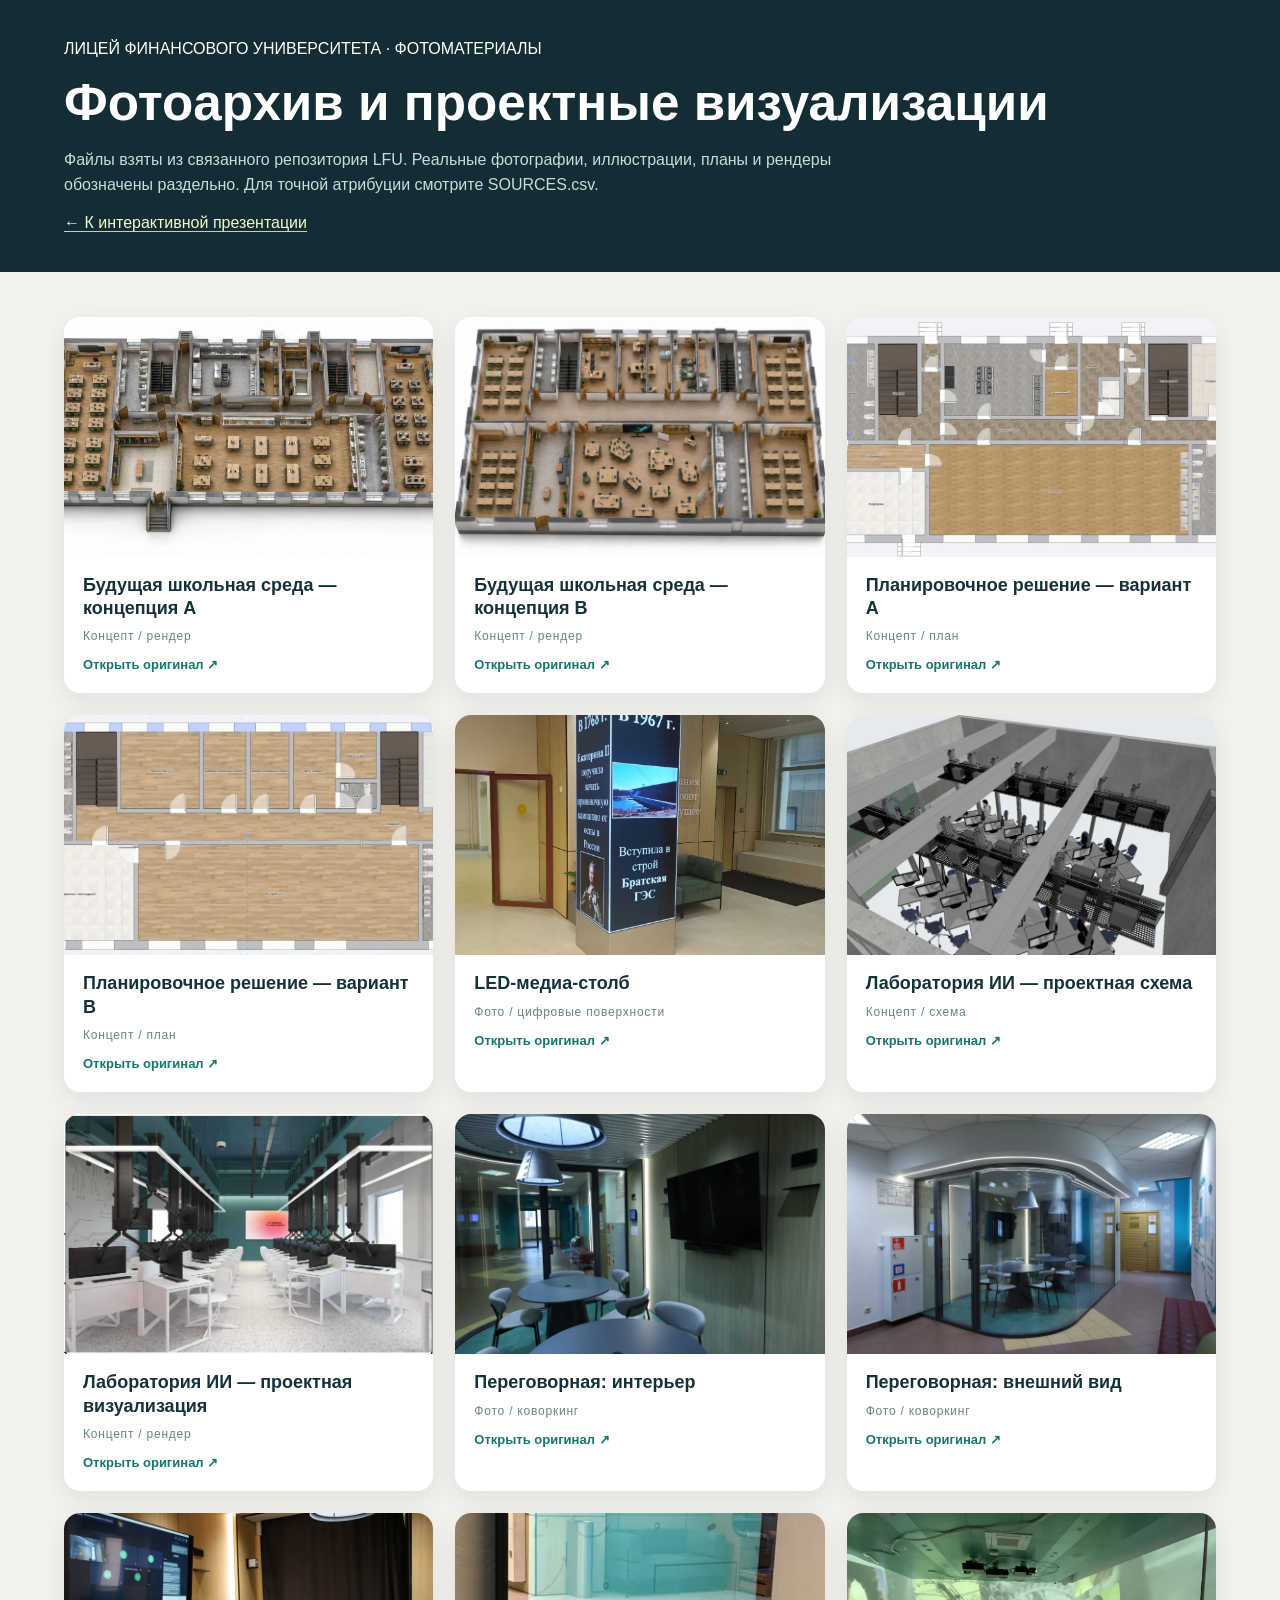
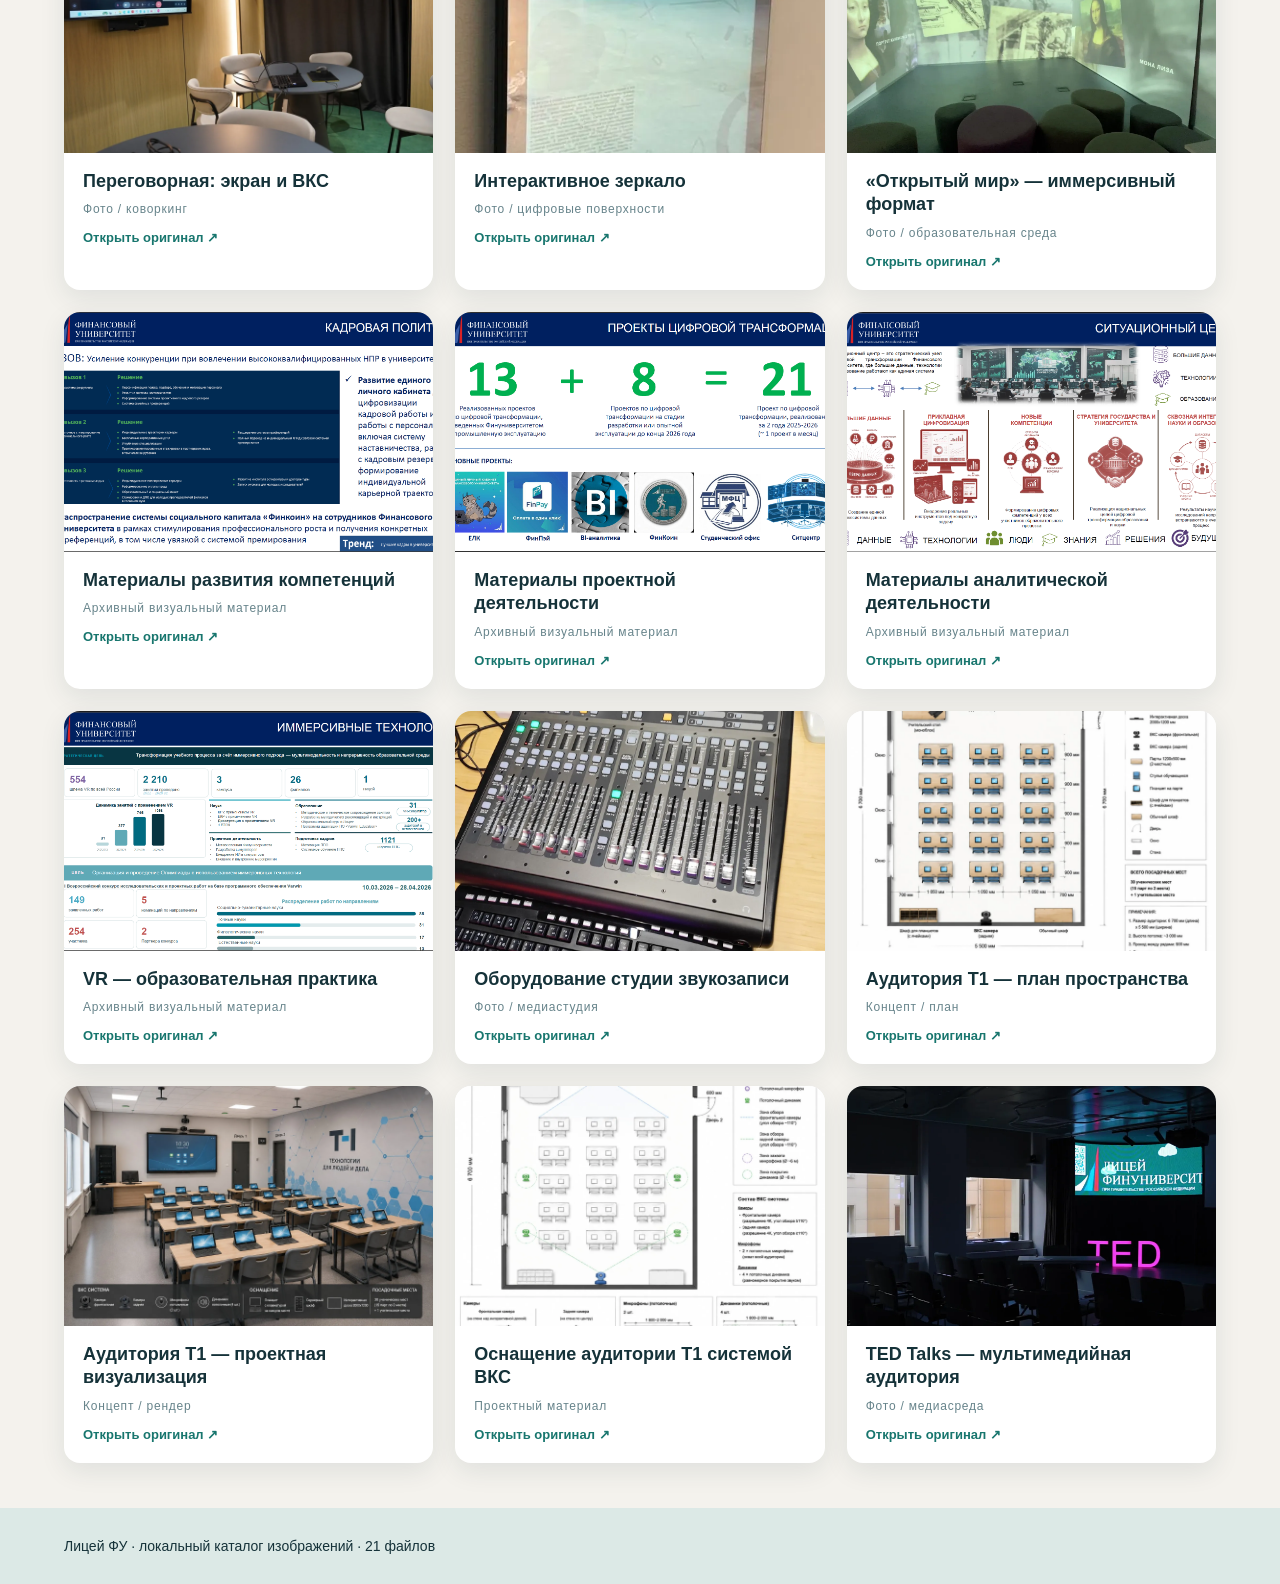
==== gallery.html @ 48475c92 "Add files via upload" ====
<!doctype html><html lang="ru"><head><meta charset="utf-8"><meta name="viewport" content="width=device-width,initial-scale=1"><title>Фотоархив — Лицей ФУ</title><style>
*{box-sizing:border-box}body{background:#f4f2ed;color:#153239;font-family:Arial, sans-serif;margin:0}header{background:#142c33;color:white;padding:40px max(5vw,24px)}header h1{font-size:clamp(32px,4vw,64px);margin:15px 0 12px}header p{color:#c7dcde;max-width:830px;line-height:1.55}.btn{color:#f1faca;text-decoration:none;border-bottom:1px solid #b8d7b5}main{padding:45px max(5vw,24px);display:grid;grid-template-columns:repeat(auto-fill,minmax(290px,1fr));gap:22px}.tile{overflow:hidden;background:white;border-radius:16px;box-shadow:0 8px 26px #11343d18}.tile img{width:100%;height:240px;object-fit:cover;display:block;transition:transform .4s}.tile img:hover{transform:scale(1.03)}.meta{padding:17px 19px 20px}.meta b{display:block;font-size:18px;line-height:1.3}.meta span{display:block;margin:9px 0 12px;color:#67848b;font-size:12px;letter-spacing:.065em}.meta a{color:#18766e;text-decoration:none;font-size:13px;font-weight:bold}footer{padding:30px 5vw;background:#dce9e6;font-size:14px}</style></head><body><header><div>ЛИЦЕЙ ФИНАНСОВОГО УНИВЕРСИТЕТА · ФОТОМАТЕРИАЛЫ</div><h1>Фотоархив и проектные визуализации</h1><p>Файлы взяты из связанного репозитория LFU. Реальные фотографии, иллюстрации, планы и рендеры обозначены раздельно. Для точной атрибуции смотрите SOURCES.csv.</p><a class="btn" href="index.html">← К интерактивной презентации</a></header><main><article class="tile"><a href="assets/photos/building_3d_1.webp" target="_blank"><img src="assets/photos/building_3d_1.webp" loading="lazy" alt="Будущая школьная среда — концепция A"></a><div class="meta"><b>Будущая школьная среда — концепция A</b><span>Концепт / рендер</span><a href="assets/photos/building_3d_1.webp" download>Открыть оригинал ↗</a></div></article><article class="tile"><a href="assets/photos/building_3d_2.webp" target="_blank"><img src="assets/photos/building_3d_2.webp" loading="lazy" alt="Будущая школьная среда — концепция B"></a><div class="meta"><b>Будущая школьная среда — концепция B</b><span>Концепт / рендер</span><a href="assets/photos/building_3d_2.webp" download>Открыть оригинал ↗</a></div></article><article class="tile"><a href="assets/photos/building_plan_1.webp" target="_blank"><img src="assets/photos/building_plan_1.webp" loading="lazy" alt="Планировочное решение — вариант A"></a><div class="meta"><b>Планировочное решение — вариант A</b><span>Концепт / план</span><a href="assets/photos/building_plan_1.webp" download>Открыть оригинал ↗</a></div></article><article class="tile"><a href="assets/photos/building_plan_2.webp" target="_blank"><img src="assets/photos/building_plan_2.webp" loading="lazy" alt="Планировочное решение — вариант B"></a><div class="meta"><b>Планировочное решение — вариант B</b><span>Концепт / план</span><a href="assets/photos/building_plan_2.webp" download>Открыть оригинал ↗</a></div></article><article class="tile"><a href="assets/photos/column.webp" target="_blank"><img src="assets/photos/column.webp" loading="lazy" alt="LED-медиа-столб"></a><div class="meta"><b>LED-медиа-столб</b><span>Фото / цифровые поверхности</span><a href="assets/photos/column.webp" download>Открыть оригинал ↗</a></div></article><article class="tile"><a href="assets/photos/lab44_cad.webp" target="_blank"><img src="assets/photos/lab44_cad.webp" loading="lazy" alt="Лаборатория ИИ — проектная схема"></a><div class="meta"><b>Лаборатория ИИ — проектная схема</b><span>Концепт / схема</span><a href="assets/photos/lab44_cad.webp" download>Открыть оригинал ↗</a></div></article><article class="tile"><a href="assets/photos/lab44_render.webp" target="_blank"><img src="assets/photos/lab44_render.webp" loading="lazy" alt="Лаборатория ИИ — проектная визуализация"></a><div class="meta"><b>Лаборатория ИИ — проектная визуализация</b><span>Концепт / рендер</span><a href="assets/photos/lab44_render.webp" download>Открыть оригинал ↗</a></div></article><article class="tile"><a href="assets/photos/meeting_inside.webp" target="_blank"><img src="assets/photos/meeting_inside.webp" loading="lazy" alt="Переговорная: интерьер"></a><div class="meta"><b>Переговорная: интерьер</b><span>Фото / коворкинг</span><a href="assets/photos/meeting_inside.webp" download>Открыть оригинал ↗</a></div></article><article class="tile"><a href="assets/photos/meeting_outside.webp" target="_blank"><img src="assets/photos/meeting_outside.webp" loading="lazy" alt="Переговорная: внешний вид"></a><div class="meta"><b>Переговорная: внешний вид</b><span>Фото / коворкинг</span><a href="assets/photos/meeting_outside.webp" download>Открыть оригинал ↗</a></div></article><article class="tile"><a href="assets/photos/meeting_screen.webp" target="_blank"><img src="assets/photos/meeting_screen.webp" loading="lazy" alt="Переговорная: экран и ВКС"></a><div class="meta"><b>Переговорная: экран и ВКС</b><span>Фото / коворкинг</span><a href="assets/photos/meeting_screen.webp" download>Открыть оригинал ↗</a></div></article><article class="tile"><a href="assets/photos/mirror.webp" target="_blank"><img src="assets/photos/mirror.webp" loading="lazy" alt="Интерактивное зеркало"></a><div class="meta"><b>Интерактивное зеркало</b><span>Фото / цифровые поверхности</span><a href="assets/photos/mirror.webp" download>Открыть оригинал ↗</a></div></article><article class="tile"><a href="assets/photos/open_world.webp" target="_blank"><img src="assets/photos/open_world.webp" loading="lazy" alt="«Открытый мир» — иммерсивный формат"></a><div class="meta"><b>«Открытый мир» — иммерсивный формат</b><span>Фото / образовательная среда</span><a href="assets/photos/open_world.webp" download>Открыть оригинал ↗</a></div></article><article class="tile"><a href="assets/photos/report_hr.webp" target="_blank"><img src="assets/photos/report_hr.webp" loading="lazy" alt="Материалы развития компетенций"></a><div class="meta"><b>Материалы развития компетенций</b><span>Архивный визуальный материал</span><a href="assets/photos/report_hr.webp" download>Открыть оригинал ↗</a></div></article><article class="tile"><a href="assets/photos/report_projects.webp" target="_blank"><img src="assets/photos/report_projects.webp" loading="lazy" alt="Материалы проектной деятельности"></a><div class="meta"><b>Материалы проектной деятельности</b><span>Архивный визуальный материал</span><a href="assets/photos/report_projects.webp" download>Открыть оригинал ↗</a></div></article><article class="tile"><a href="assets/photos/report_sit.webp" target="_blank"><img src="assets/photos/report_sit.webp" loading="lazy" alt="Материалы аналитической деятельности"></a><div class="meta"><b>Материалы аналитической деятельности</b><span>Архивный визуальный материал</span><a href="assets/photos/report_sit.webp" download>Открыть оригинал ↗</a></div></article><article class="tile"><a href="assets/photos/report_vr.webp" target="_blank"><img src="assets/photos/report_vr.webp" loading="lazy" alt="VR — образовательная практика"></a><div class="meta"><b>VR — образовательная практика</b><span>Архивный визуальный материал</span><a href="assets/photos/report_vr.webp" download>Открыть оригинал ↗</a></div></article><article class="tile"><a href="assets/photos/studio_mixer.webp" target="_blank"><img src="assets/photos/studio_mixer.webp" loading="lazy" alt="Оборудование студии звукозаписи"></a><div class="meta"><b>Оборудование студии звукозаписи</b><span>Фото / медиастудия</span><a href="assets/photos/studio_mixer.webp" download>Открыть оригинал ↗</a></div></article><article class="tile"><a href="assets/photos/t1_plan.webp" target="_blank"><img src="assets/photos/t1_plan.webp" loading="lazy" alt="Аудитория Т1 — план пространства"></a><div class="meta"><b>Аудитория Т1 — план пространства</b><span>Концепт / план</span><a href="assets/photos/t1_plan.webp" download>Открыть оригинал ↗</a></div></article><article class="tile"><a href="assets/photos/t1_render.webp" target="_blank"><img src="assets/photos/t1_render.webp" loading="lazy" alt="Аудитория Т1 — проектная визуализация"></a><div class="meta"><b>Аудитория Т1 — проектная визуализация</b><span>Концепт / рендер</span><a href="assets/photos/t1_render.webp" download>Открыть оригинал ↗</a></div></article><article class="tile"><a href="assets/photos/t1_vks.webp" target="_blank"><img src="assets/photos/t1_vks.webp" loading="lazy" alt="Оснащение аудитории Т1 системой ВКС"></a><div class="meta"><b>Оснащение аудитории Т1 системой ВКС</b><span>Проектный материал</span><a href="assets/photos/t1_vks.webp" download>Открыть оригинал ↗</a></div></article><article class="tile"><a href="assets/photos/ted.webp" target="_blank"><img src="assets/photos/ted.webp" loading="lazy" alt="TED Talks — мультимедийная аудитория"></a><div class="meta"><b>TED Talks — мультимедийная аудитория</b><span>Фото / медиасреда</span><a href="assets/photos/ted.webp" download>Открыть оригинал ↗</a></div></article></main><footer>Лицей ФУ · локальный каталог изображений · 21 файлов</footer></body></html>
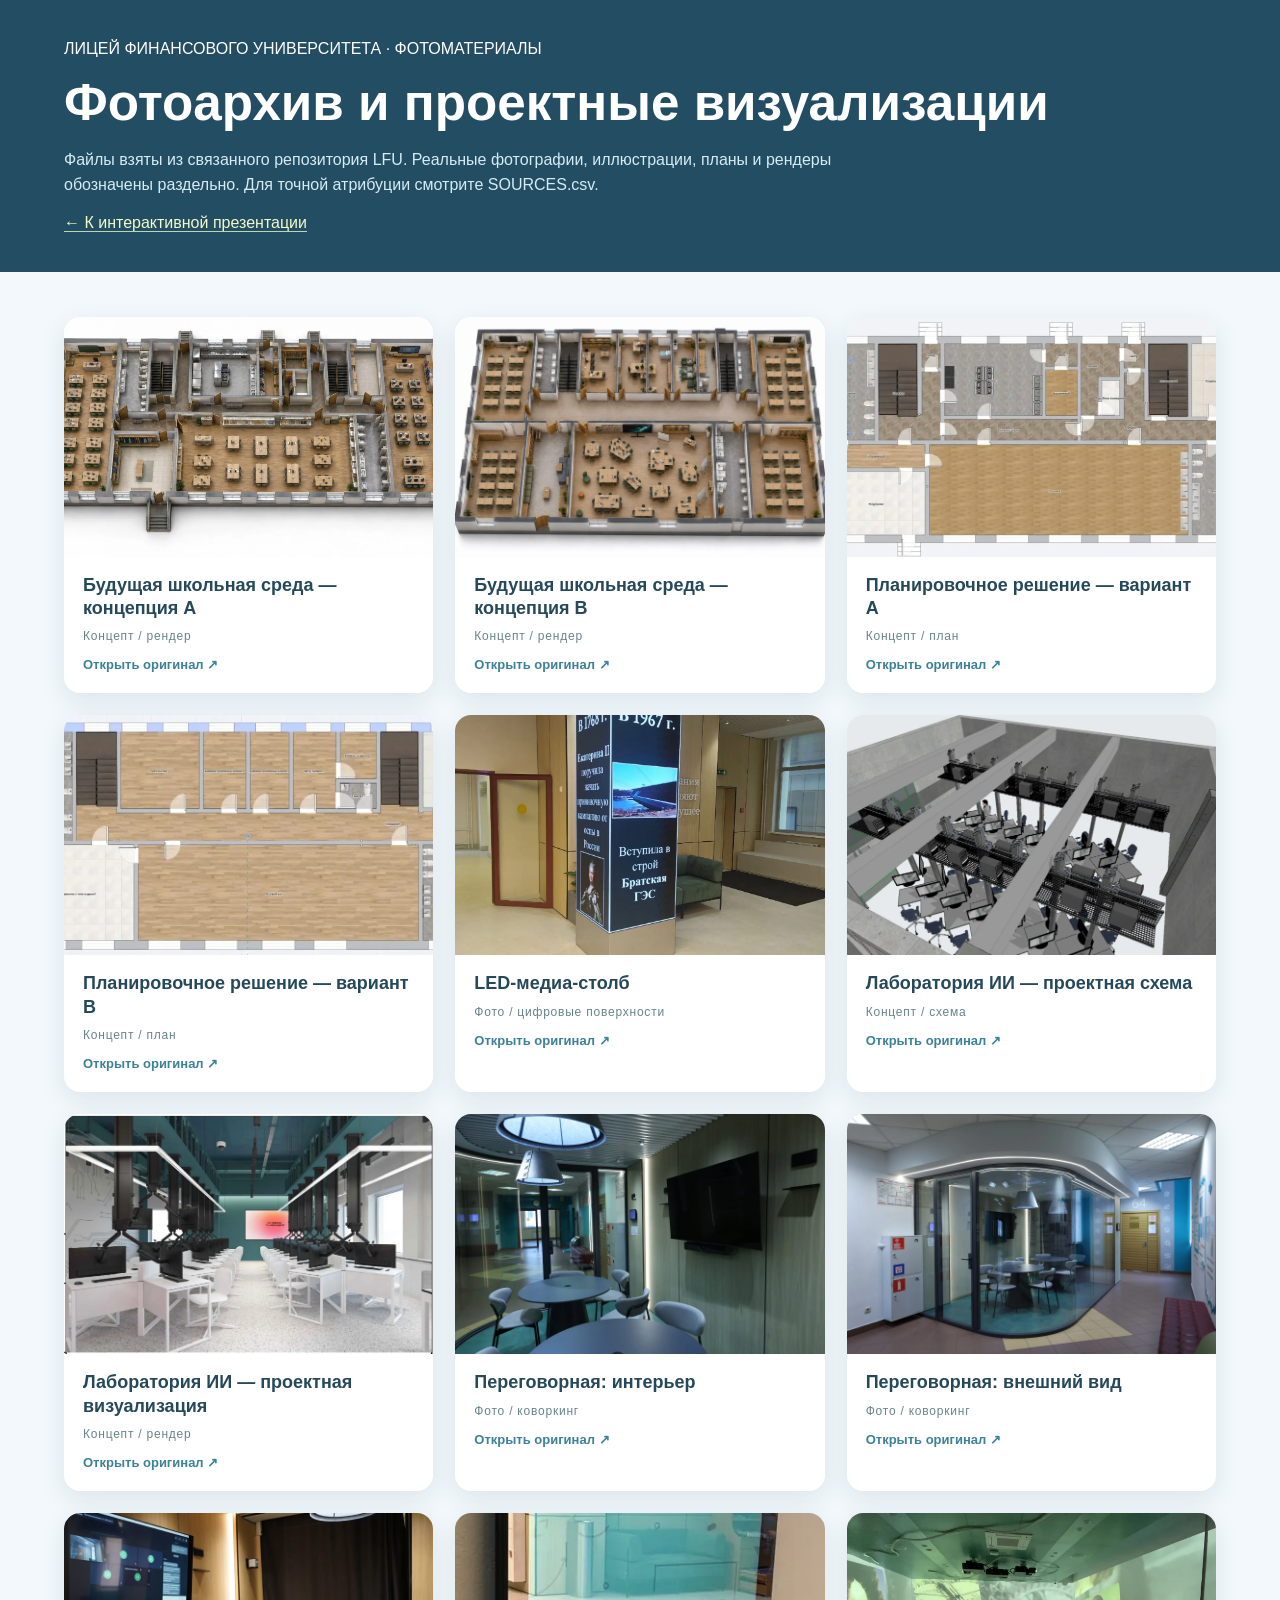
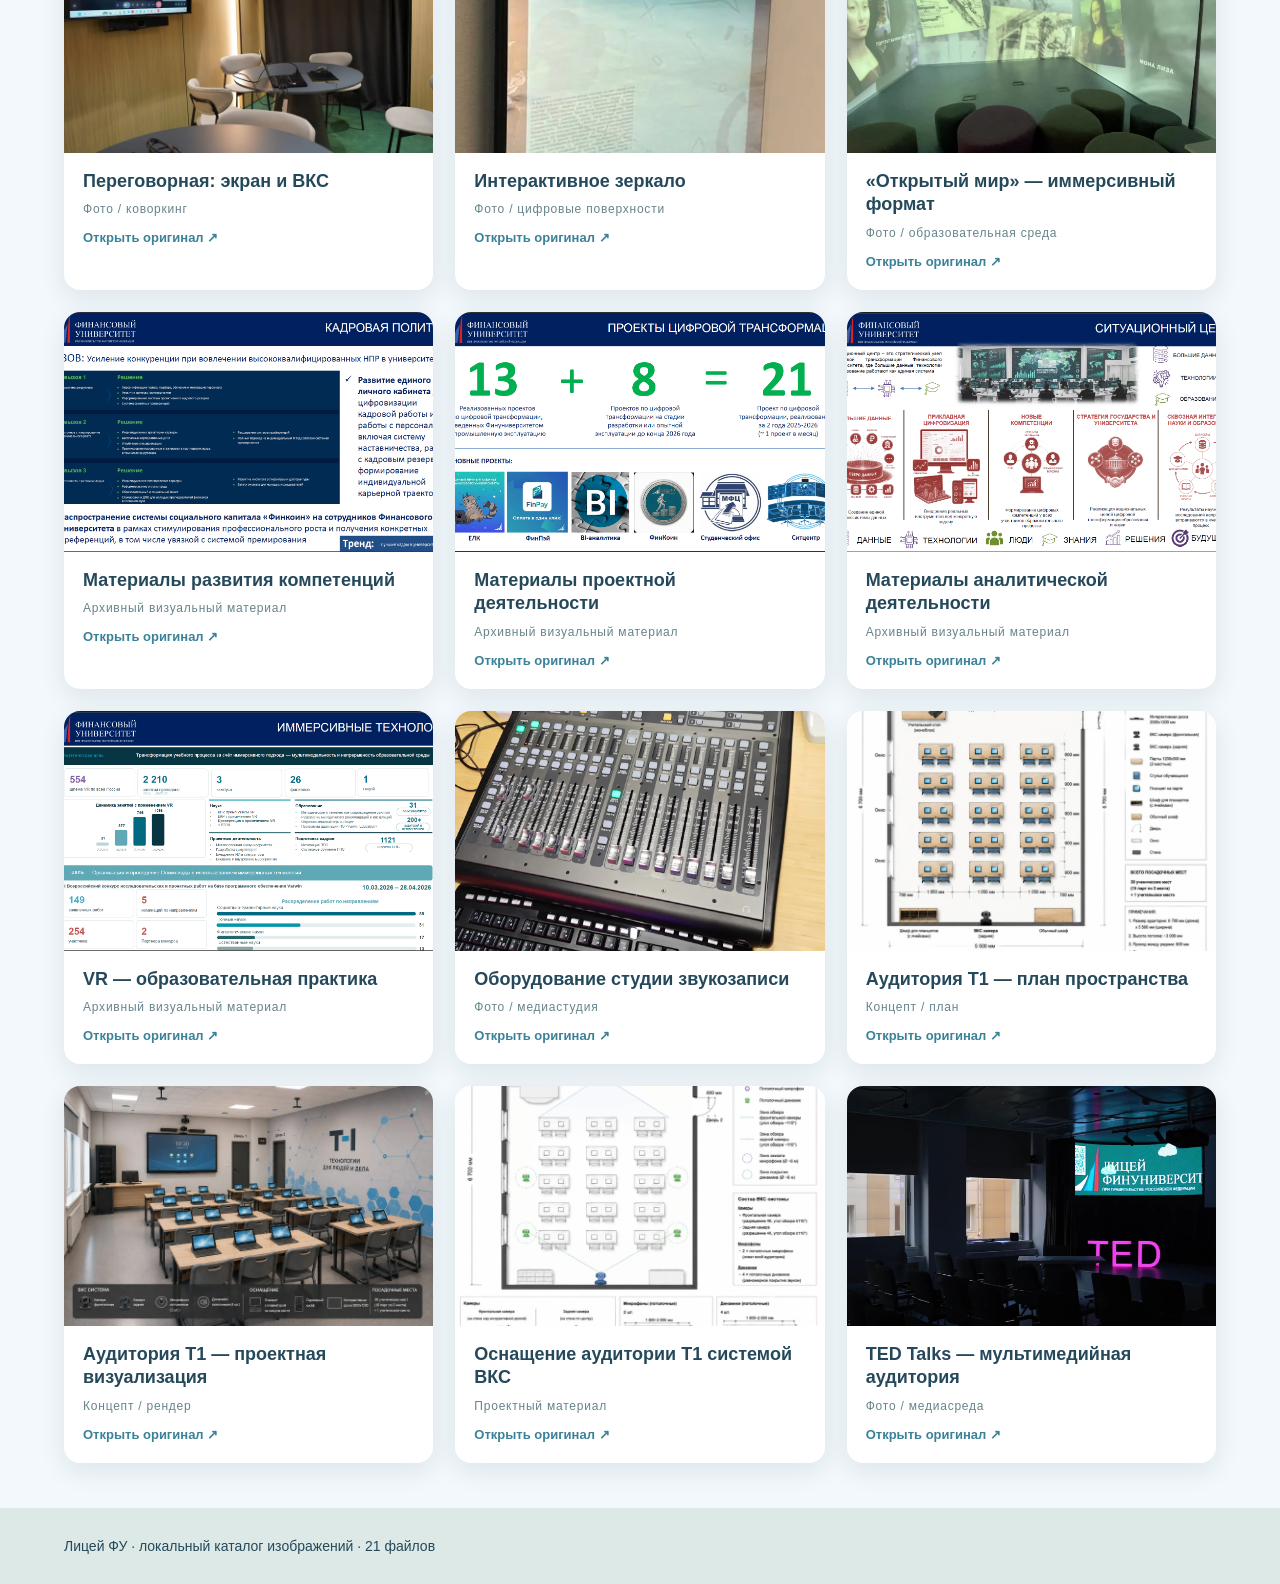
==== commit be2cd49b: "Add files via upload" ====
--- a/gallery.html
+++ b/gallery.html
@@ -1,2 +1,2 @@
 <!doctype html><html lang="ru"><head><meta charset="utf-8"><meta name="viewport" content="width=device-width,initial-scale=1"><title>Фотоархив — Лицей ФУ</title><style>
-*{box-sizing:border-box}body{background:#f4f2ed;color:#153239;font-family:Arial, sans-serif;margin:0}header{background:#142c33;color:white;padding:40px max(5vw,24px)}header h1{font-size:clamp(32px,4vw,64px);margin:15px 0 12px}header p{color:#c7dcde;max-width:830px;line-height:1.55}.btn{color:#f1faca;text-decoration:none;border-bottom:1px solid #b8d7b5}main{padding:45px max(5vw,24px);display:grid;grid-template-columns:repeat(auto-fill,minmax(290px,1fr));gap:22px}.tile{overflow:hidden;background:white;border-radius:16px;box-shadow:0 8px 26px #11343d18}.tile img{width:100%;height:240px;object-fit:cover;display:block;transition:transform .4s}.tile img:hover{transform:scale(1.03)}.meta{padding:17px 19px 20px}.meta b{display:block;font-size:18px;line-height:1.3}.meta span{display:block;margin:9px 0 12px;color:#67848b;font-size:12px;letter-spacing:.065em}.meta a{color:#18766e;text-decoration:none;font-size:13px;font-weight:bold}footer{padding:30px 5vw;background:#dce9e6;font-size:14px}</style></head><body><header><div>ЛИЦЕЙ ФИНАНСОВОГО УНИВЕРСИТЕТА · ФОТОМАТЕРИАЛЫ</div><h1>Фотоархив и проектные визуализации</h1><p>Файлы взяты из связанного репозитория LFU. Реальные фотографии, иллюстрации, планы и рендеры обозначены раздельно. Для точной атрибуции смотрите SOURCES.csv.</p><a class="btn" href="index.html">← К интерактивной презентации</a></header><main><article class="tile"><a href="assets/photos/building_3d_1.webp" target="_blank"><img src="assets/photos/building_3d_1.webp" loading="lazy" alt="Будущая школьная среда — концепция A"></a><div class="meta"><b>Будущая школьная среда — концепция A</b><span>Концепт / рендер</span><a href="assets/photos/building_3d_1.webp" download>Открыть оригинал ↗</a></div></article><article class="tile"><a href="assets/photos/building_3d_2.webp" target="_blank"><img src="assets/photos/building_3d_2.webp" loading="lazy" alt="Будущая школьная среда — концепция B"></a><div class="meta"><b>Будущая школьная среда — концепция B</b><span>Концепт / рендер</span><a href="assets/photos/building_3d_2.webp" download>Открыть оригинал ↗</a></div></article><article class="tile"><a href="assets/photos/building_plan_1.webp" target="_blank"><img src="assets/photos/building_plan_1.webp" loading="lazy" alt="Планировочное решение — вариант A"></a><div class="meta"><b>Планировочное решение — вариант A</b><span>Концепт / план</span><a href="assets/photos/building_plan_1.webp" download>Открыть оригинал ↗</a></div></article><article class="tile"><a href="assets/photos/building_plan_2.webp" target="_blank"><img src="assets/photos/building_plan_2.webp" loading="lazy" alt="Планировочное решение — вариант B"></a><div class="meta"><b>Планировочное решение — вариант B</b><span>Концепт / план</span><a href="assets/photos/building_plan_2.webp" download>Открыть оригинал ↗</a></div></article><article class="tile"><a href="assets/photos/column.webp" target="_blank"><img src="assets/photos/column.webp" loading="lazy" alt="LED-медиа-столб"></a><div class="meta"><b>LED-медиа-столб</b><span>Фото / цифровые поверхности</span><a href="assets/photos/column.webp" download>Открыть оригинал ↗</a></div></article><article class="tile"><a href="assets/photos/lab44_cad.webp" target="_blank"><img src="assets/photos/lab44_cad.webp" loading="lazy" alt="Лаборатория ИИ — проектная схема"></a><div class="meta"><b>Лаборатория ИИ — проектная схема</b><span>Концепт / схема</span><a href="assets/photos/lab44_cad.webp" download>Открыть оригинал ↗</a></div></article><article class="tile"><a href="assets/photos/lab44_render.webp" target="_blank"><img src="assets/photos/lab44_render.webp" loading="lazy" alt="Лаборатория ИИ — проектная визуализация"></a><div class="meta"><b>Лаборатория ИИ — проектная визуализация</b><span>Концепт / рендер</span><a href="assets/photos/lab44_render.webp" download>Открыть оригинал ↗</a></div></article><article class="tile"><a href="assets/photos/meeting_inside.webp" target="_blank"><img src="assets/photos/meeting_inside.webp" loading="lazy" alt="Переговорная: интерьер"></a><div class="meta"><b>Переговорная: интерьер</b><span>Фото / коворкинг</span><a href="assets/photos/meeting_inside.webp" download>Открыть оригинал ↗</a></div></article><article class="tile"><a href="assets/photos/meeting_outside.webp" target="_blank"><img src="assets/photos/meeting_outside.webp" loading="lazy" alt="Переговорная: внешний вид"></a><div class="meta"><b>Переговорная: внешний вид</b><span>Фото / коворкинг</span><a href="assets/photos/meeting_outside.webp" download>Открыть оригинал ↗</a></div></article><article class="tile"><a href="assets/photos/meeting_screen.webp" target="_blank"><img src="assets/photos/meeting_screen.webp" loading="lazy" alt="Переговорная: экран и ВКС"></a><div class="meta"><b>Переговорная: экран и ВКС</b><span>Фото / коворкинг</span><a href="assets/photos/meeting_screen.webp" download>Открыть оригинал ↗</a></div></article><article class="tile"><a href="assets/photos/mirror.webp" target="_blank"><img src="assets/photos/mirror.webp" loading="lazy" alt="Интерактивное зеркало"></a><div class="meta"><b>Интерактивное зеркало</b><span>Фото / цифровые поверхности</span><a href="assets/photos/mirror.webp" download>Открыть оригинал ↗</a></div></article><article class="tile"><a href="assets/photos/open_world.webp" target="_blank"><img src="assets/photos/open_world.webp" loading="lazy" alt="«Открытый мир» — иммерсивный формат"></a><div class="meta"><b>«Открытый мир» — иммерсивный формат</b><span>Фото / образовательная среда</span><a href="assets/photos/open_world.webp" download>Открыть оригинал ↗</a></div></article><article class="tile"><a href="assets/photos/report_hr.webp" target="_blank"><img src="assets/photos/report_hr.webp" loading="lazy" alt="Материалы развития компетенций"></a><div class="meta"><b>Материалы развития компетенций</b><span>Архивный визуальный материал</span><a href="assets/photos/report_hr.webp" download>Открыть оригинал ↗</a></div></article><article class="tile"><a href="assets/photos/report_projects.webp" target="_blank"><img src="assets/photos/report_projects.webp" loading="lazy" alt="Материалы проектной деятельности"></a><div class="meta"><b>Материалы проектной деятельности</b><span>Архивный визуальный материал</span><a href="assets/photos/report_projects.webp" download>Открыть оригинал ↗</a></div></article><article class="tile"><a href="assets/photos/report_sit.webp" target="_blank"><img src="assets/photos/report_sit.webp" loading="lazy" alt="Материалы аналитической деятельности"></a><div class="meta"><b>Материалы аналитической деятельности</b><span>Архивный визуальный материал</span><a href="assets/photos/report_sit.webp" download>Открыть оригинал ↗</a></div></article><article class="tile"><a href="assets/photos/report_vr.webp" target="_blank"><img src="assets/photos/report_vr.webp" loading="lazy" alt="VR — образовательная практика"></a><div class="meta"><b>VR — образовательная практика</b><span>Архивный визуальный материал</span><a href="assets/photos/report_vr.webp" download>Открыть оригинал ↗</a></div></article><article class="tile"><a href="assets/photos/studio_mixer.webp" target="_blank"><img src="assets/photos/studio_mixer.webp" loading="lazy" alt="Оборудование студии звукозаписи"></a><div class="meta"><b>Оборудование студии звукозаписи</b><span>Фото / медиастудия</span><a href="assets/photos/studio_mixer.webp" download>Открыть оригинал ↗</a></div></article><article class="tile"><a href="assets/photos/t1_plan.webp" target="_blank"><img src="assets/photos/t1_plan.webp" loading="lazy" alt="Аудитория Т1 — план пространства"></a><div class="meta"><b>Аудитория Т1 — план пространства</b><span>Концепт / план</span><a href="assets/photos/t1_plan.webp" download>Открыть оригинал ↗</a></div></article><article class="tile"><a href="assets/photos/t1_render.webp" target="_blank"><img src="assets/photos/t1_render.webp" loading="lazy" alt="Аудитория Т1 — проектная визуализация"></a><div class="meta"><b>Аудитория Т1 — проектная визуализация</b><span>Концепт / рендер</span><a href="assets/photos/t1_render.webp" download>Открыть оригинал ↗</a></div></article><article class="tile"><a href="assets/photos/t1_vks.webp" target="_blank"><img src="assets/photos/t1_vks.webp" loading="lazy" alt="Оснащение аудитории Т1 системой ВКС"></a><div class="meta"><b>Оснащение аудитории Т1 системой ВКС</b><span>Проектный материал</span><a href="assets/photos/t1_vks.webp" download>Открыть оригинал ↗</a></div></article><article class="tile"><a href="assets/photos/ted.webp" target="_blank"><img src="assets/photos/ted.webp" loading="lazy" alt="TED Talks — мультимедийная аудитория"></a><div class="meta"><b>TED Talks — мультимедийная аудитория</b><span>Фото / медиасреда</span><a href="assets/photos/ted.webp" download>Открыть оригинал ↗</a></div></article></main><footer>Лицей ФУ · локальный каталог изображений · 21 файлов</footer></body></html>+*{box-sizing:border-box}body{background:#f2f8fc;color:#25495b;font-family:Arial, sans-serif;margin:0}header{background:#234d62;color:white;padding:40px max(5vw,24px)}header h1{font-size:clamp(32px,4vw,64px);margin:15px 0 12px}header p{color:#d5ecf4;max-width:830px;line-height:1.55}.btn{color:#f1faca;text-decoration:none;border-bottom:1px solid #b8d7b5}main{padding:45px max(5vw,24px);display:grid;grid-template-columns:repeat(auto-fill,minmax(290px,1fr));gap:22px}.tile{overflow:hidden;background:white;border-radius:16px;box-shadow:0 8px 26px #11343d18}.tile img{width:100%;height:240px;object-fit:cover;display:block;transition:transform .4s}.tile img:hover{transform:scale(1.03)}.meta{padding:17px 19px 20px}.meta b{display:block;font-size:18px;line-height:1.3}.meta span{display:block;margin:9px 0 12px;color:#67848b;font-size:12px;letter-spacing:.065em}.meta a{color:#3b8299;text-decoration:none;font-size:13px;font-weight:bold}footer{padding:30px 5vw;background:#dce9e6;font-size:14px}</style></head><body><header><div>ЛИЦЕЙ ФИНАНСОВОГО УНИВЕРСИТЕТА · ФОТОМАТЕРИАЛЫ</div><h1>Фотоархив и проектные визуализации</h1><p>Файлы взяты из связанного репозитория LFU. Реальные фотографии, иллюстрации, планы и рендеры обозначены раздельно. Для точной атрибуции смотрите SOURCES.csv.</p><a class="btn" href="index.html">← К интерактивной презентации</a></header><main><article class="tile"><a href="assets/photos/building_3d_1.webp" target="_blank"><img src="assets/photos/building_3d_1.webp" loading="lazy" alt="Будущая школьная среда — концепция A"></a><div class="meta"><b>Будущая школьная среда — концепция A</b><span>Концепт / рендер</span><a href="assets/photos/building_3d_1.webp" download>Открыть оригинал ↗</a></div></article><article class="tile"><a href="assets/photos/building_3d_2.webp" target="_blank"><img src="assets/photos/building_3d_2.webp" loading="lazy" alt="Будущая школьная среда — концепция B"></a><div class="meta"><b>Будущая школьная среда — концепция B</b><span>Концепт / рендер</span><a href="assets/photos/building_3d_2.webp" download>Открыть оригинал ↗</a></div></article><article class="tile"><a href="assets/photos/building_plan_1.webp" target="_blank"><img src="assets/photos/building_plan_1.webp" loading="lazy" alt="Планировочное решение — вариант A"></a><div class="meta"><b>Планировочное решение — вариант A</b><span>Концепт / план</span><a href="assets/photos/building_plan_1.webp" download>Открыть оригинал ↗</a></div></article><article class="tile"><a href="assets/photos/building_plan_2.webp" target="_blank"><img src="assets/photos/building_plan_2.webp" loading="lazy" alt="Планировочное решение — вариант B"></a><div class="meta"><b>Планировочное решение — вариант B</b><span>Концепт / план</span><a href="assets/photos/building_plan_2.webp" download>Открыть оригинал ↗</a></div></article><article class="tile"><a href="assets/photos/column.webp" target="_blank"><img src="assets/photos/column.webp" loading="lazy" alt="LED-медиа-столб"></a><div class="meta"><b>LED-медиа-столб</b><span>Фото / цифровые поверхности</span><a href="assets/photos/column.webp" download>Открыть оригинал ↗</a></div></article><article class="tile"><a href="assets/photos/lab44_cad.webp" target="_blank"><img src="assets/photos/lab44_cad.webp" loading="lazy" alt="Лаборатория ИИ — проектная схема"></a><div class="meta"><b>Лаборатория ИИ — проектная схема</b><span>Концепт / схема</span><a href="assets/photos/lab44_cad.webp" download>Открыть оригинал ↗</a></div></article><article class="tile"><a href="assets/photos/lab44_render.webp" target="_blank"><img src="assets/photos/lab44_render.webp" loading="lazy" alt="Лаборатория ИИ — проектная визуализация"></a><div class="meta"><b>Лаборатория ИИ — проектная визуализация</b><span>Концепт / рендер</span><a href="assets/photos/lab44_render.webp" download>Открыть оригинал ↗</a></div></article><article class="tile"><a href="assets/photos/meeting_inside.webp" target="_blank"><img src="assets/photos/meeting_inside.webp" loading="lazy" alt="Переговорная: интерьер"></a><div class="meta"><b>Переговорная: интерьер</b><span>Фото / коворкинг</span><a href="assets/photos/meeting_inside.webp" download>Открыть оригинал ↗</a></div></article><article class="tile"><a href="assets/photos/meeting_outside.webp" target="_blank"><img src="assets/photos/meeting_outside.webp" loading="lazy" alt="Переговорная: внешний вид"></a><div class="meta"><b>Переговорная: внешний вид</b><span>Фото / коворкинг</span><a href="assets/photos/meeting_outside.webp" download>Открыть оригинал ↗</a></div></article><article class="tile"><a href="assets/photos/meeting_screen.webp" target="_blank"><img src="assets/photos/meeting_screen.webp" loading="lazy" alt="Переговорная: экран и ВКС"></a><div class="meta"><b>Переговорная: экран и ВКС</b><span>Фото / коворкинг</span><a href="assets/photos/meeting_screen.webp" download>Открыть оригинал ↗</a></div></article><article class="tile"><a href="assets/photos/mirror.webp" target="_blank"><img src="assets/photos/mirror.webp" loading="lazy" alt="Интерактивное зеркало"></a><div class="meta"><b>Интерактивное зеркало</b><span>Фото / цифровые поверхности</span><a href="assets/photos/mirror.webp" download>Открыть оригинал ↗</a></div></article><article class="tile"><a href="assets/photos/open_world.webp" target="_blank"><img src="assets/photos/open_world.webp" loading="lazy" alt="«Открытый мир» — иммерсивный формат"></a><div class="meta"><b>«Открытый мир» — иммерсивный формат</b><span>Фото / образовательная среда</span><a href="assets/photos/open_world.webp" download>Открыть оригинал ↗</a></div></article><article class="tile"><a href="assets/photos/report_hr.webp" target="_blank"><img src="assets/photos/report_hr.webp" loading="lazy" alt="Материалы развития компетенций"></a><div class="meta"><b>Материалы развития компетенций</b><span>Архивный визуальный материал</span><a href="assets/photos/report_hr.webp" download>Открыть оригинал ↗</a></div></article><article class="tile"><a href="assets/photos/report_projects.webp" target="_blank"><img src="assets/photos/report_projects.webp" loading="lazy" alt="Материалы проектной деятельности"></a><div class="meta"><b>Материалы проектной деятельности</b><span>Архивный визуальный материал</span><a href="assets/photos/report_projects.webp" download>Открыть оригинал ↗</a></div></article><article class="tile"><a href="assets/photos/report_sit.webp" target="_blank"><img src="assets/photos/report_sit.webp" loading="lazy" alt="Материалы аналитической деятельности"></a><div class="meta"><b>Материалы аналитической деятельности</b><span>Архивный визуальный материал</span><a href="assets/photos/report_sit.webp" download>Открыть оригинал ↗</a></div></article><article class="tile"><a href="assets/photos/report_vr.webp" target="_blank"><img src="assets/photos/report_vr.webp" loading="lazy" alt="VR — образовательная практика"></a><div class="meta"><b>VR — образовательная практика</b><span>Архивный визуальный материал</span><a href="assets/photos/report_vr.webp" download>Открыть оригинал ↗</a></div></article><article class="tile"><a href="assets/photos/studio_mixer.webp" target="_blank"><img src="assets/photos/studio_mixer.webp" loading="lazy" alt="Оборудование студии звукозаписи"></a><div class="meta"><b>Оборудование студии звукозаписи</b><span>Фото / медиастудия</span><a href="assets/photos/studio_mixer.webp" download>Открыть оригинал ↗</a></div></article><article class="tile"><a href="assets/photos/t1_plan.webp" target="_blank"><img src="assets/photos/t1_plan.webp" loading="lazy" alt="Аудитория Т1 — план пространства"></a><div class="meta"><b>Аудитория Т1 — план пространства</b><span>Концепт / план</span><a href="assets/photos/t1_plan.webp" download>Открыть оригинал ↗</a></div></article><article class="tile"><a href="assets/photos/t1_render.webp" target="_blank"><img src="assets/photos/t1_render.webp" loading="lazy" alt="Аудитория Т1 — проектная визуализация"></a><div class="meta"><b>Аудитория Т1 — проектная визуализация</b><span>Концепт / рендер</span><a href="assets/photos/t1_render.webp" download>Открыть оригинал ↗</a></div></article><article class="tile"><a href="assets/photos/t1_vks.webp" target="_blank"><img src="assets/photos/t1_vks.webp" loading="lazy" alt="Оснащение аудитории Т1 системой ВКС"></a><div class="meta"><b>Оснащение аудитории Т1 системой ВКС</b><span>Проектный материал</span><a href="assets/photos/t1_vks.webp" download>Открыть оригинал ↗</a></div></article><article class="tile"><a href="assets/photos/ted.webp" target="_blank"><img src="assets/photos/ted.webp" loading="lazy" alt="TED Talks — мультимедийная аудитория"></a><div class="meta"><b>TED Talks — мультимедийная аудитория</b><span>Фото / медиасреда</span><a href="assets/photos/ted.webp" download>Открыть оригинал ↗</a></div></article></main><footer>Лицей ФУ · локальный каталог изображений · 21 файлов</footer></body></html>
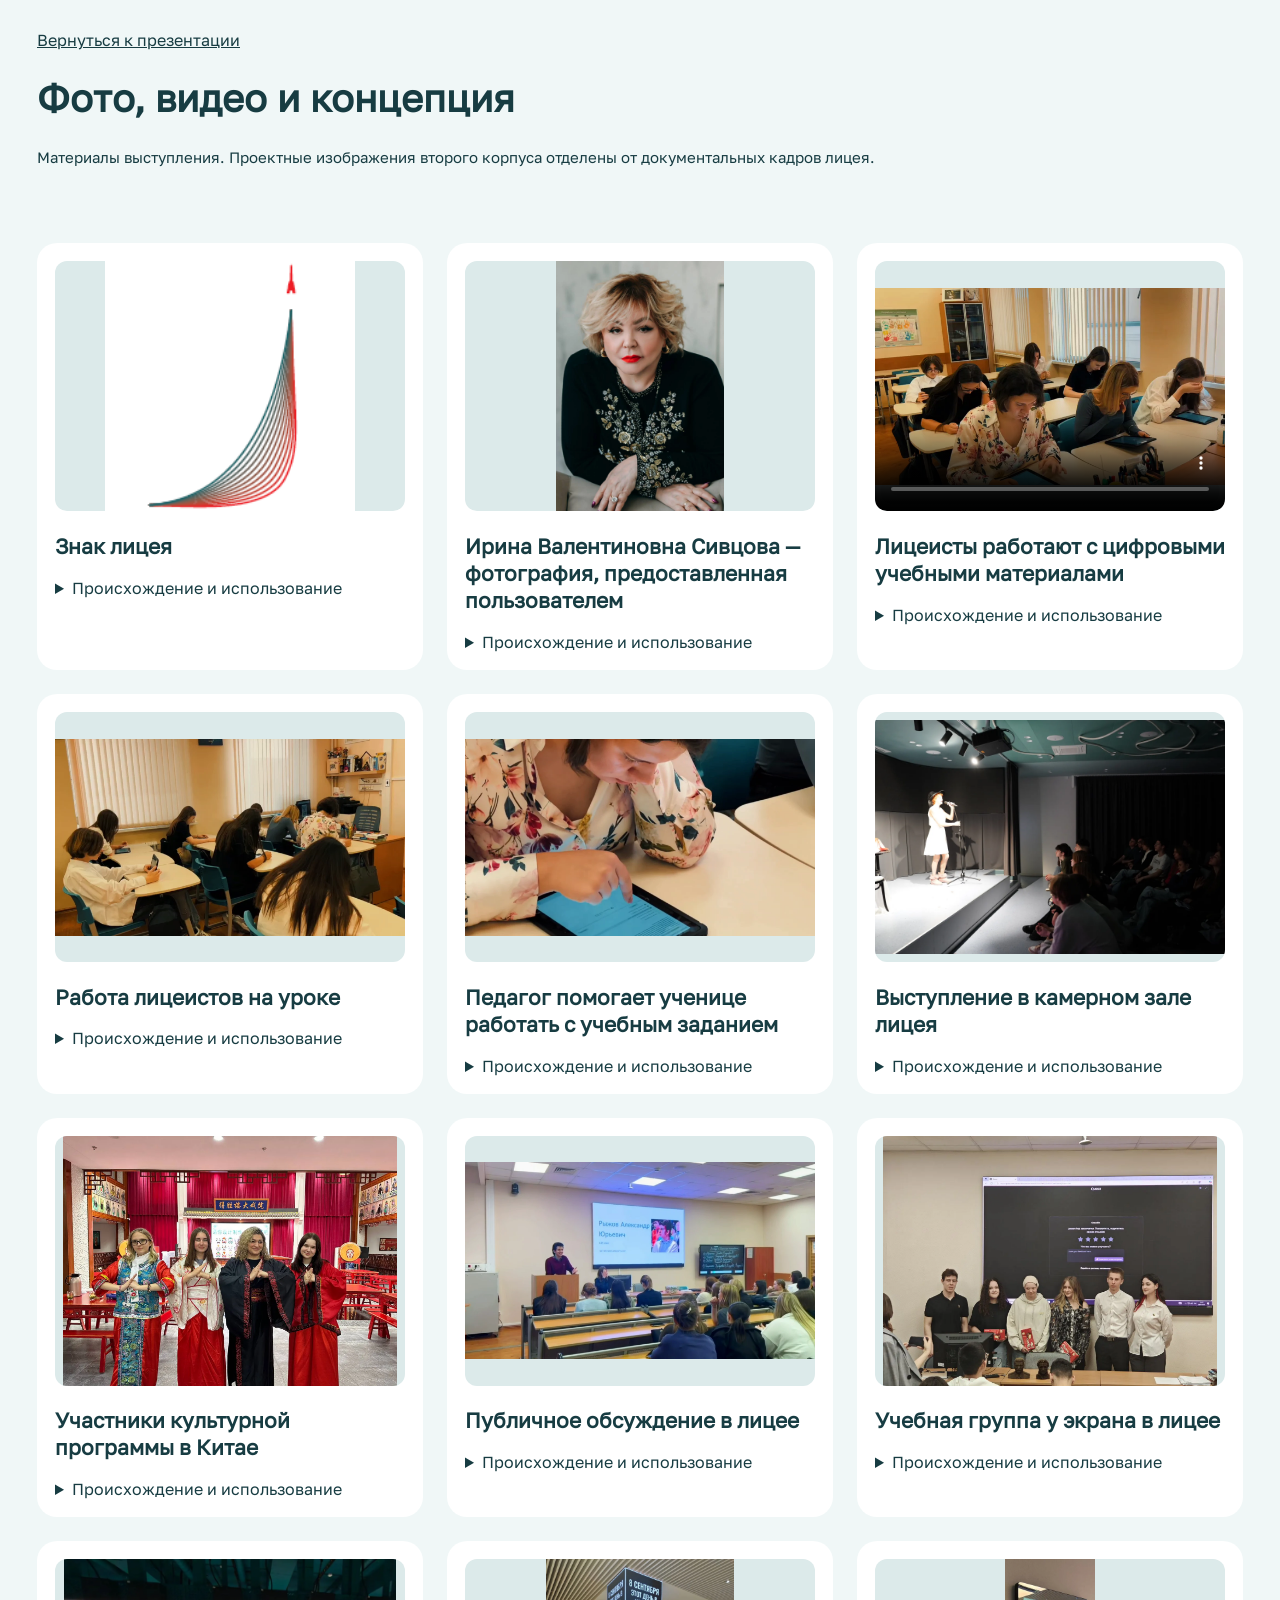
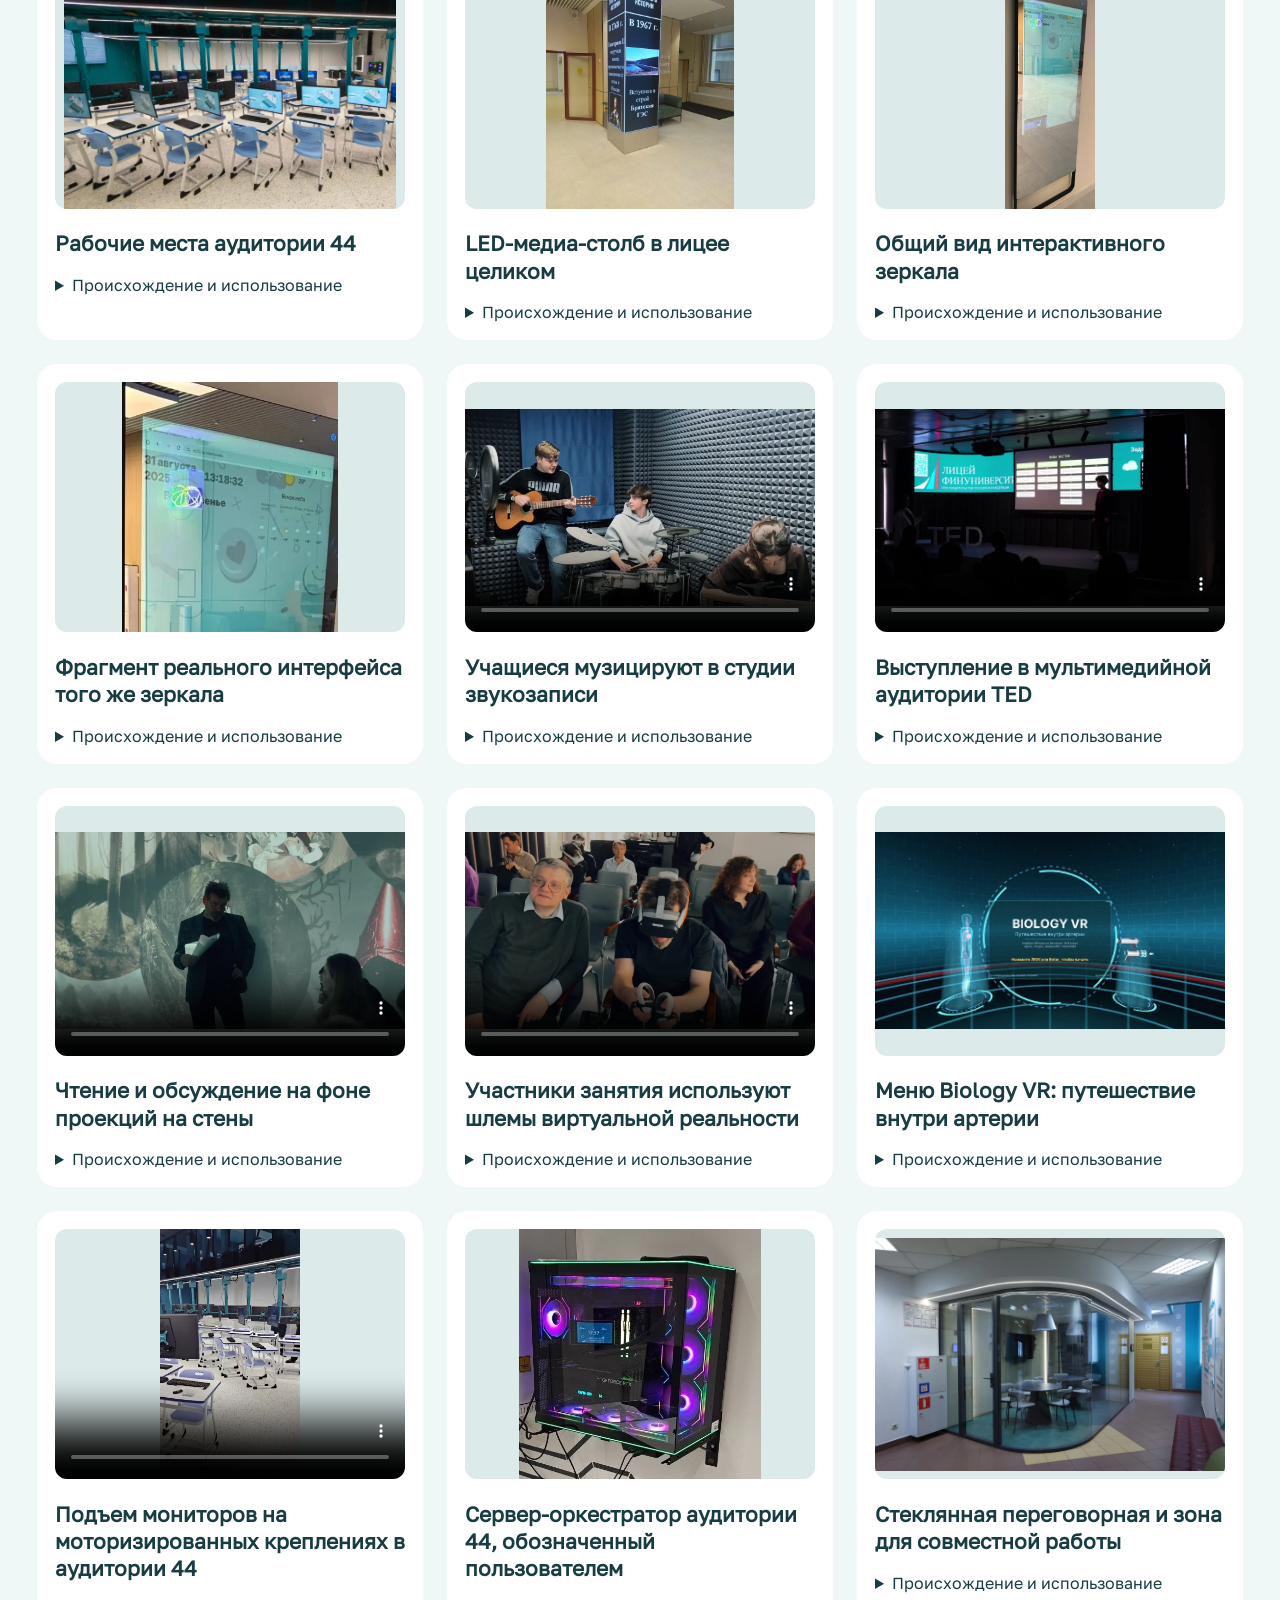
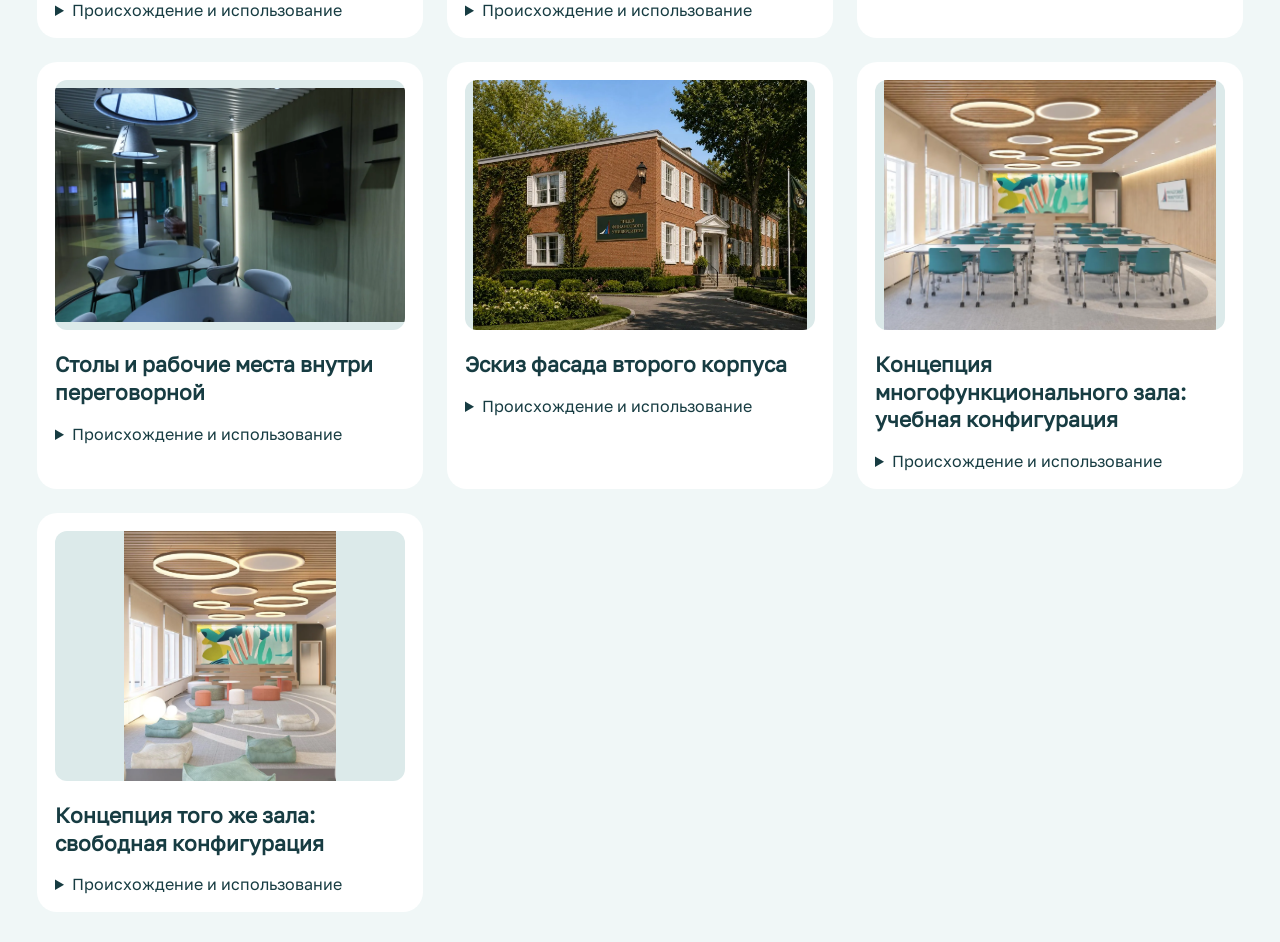
==== commit c8d60b04: "Опубликовать презентацию лицея из 30 слайдов. Сборка описывает новую архитектуру профильного образов" ====
--- a/gallery.html
+++ b/gallery.html
@@ -1,2 +1 @@
-<!doctype html><html lang="ru"><head><meta charset="utf-8"><meta name="viewport" content="width=device-width,initial-scale=1"><title>Фотоархив — Лицей ФУ</title><style>
-*{box-sizing:border-box}body{background:#f2f8fc;color:#25495b;font-family:Arial, sans-serif;margin:0}header{background:#234d62;color:white;padding:40px max(5vw,24px)}header h1{font-size:clamp(32px,4vw,64px);margin:15px 0 12px}header p{color:#d5ecf4;max-width:830px;line-height:1.55}.btn{color:#f1faca;text-decoration:none;border-bottom:1px solid #b8d7b5}main{padding:45px max(5vw,24px);display:grid;grid-template-columns:repeat(auto-fill,minmax(290px,1fr));gap:22px}.tile{overflow:hidden;background:white;border-radius:16px;box-shadow:0 8px 26px #11343d18}.tile img{width:100%;height:240px;object-fit:cover;display:block;transition:transform .4s}.tile img:hover{transform:scale(1.03)}.meta{padding:17px 19px 20px}.meta b{display:block;font-size:18px;line-height:1.3}.meta span{display:block;margin:9px 0 12px;color:#67848b;font-size:12px;letter-spacing:.065em}.meta a{color:#3b8299;text-decoration:none;font-size:13px;font-weight:bold}footer{padding:30px 5vw;background:#dce9e6;font-size:14px}</style></head><body><header><div>ЛИЦЕЙ ФИНАНСОВОГО УНИВЕРСИТЕТА · ФОТОМАТЕРИАЛЫ</div><h1>Фотоархив и проектные визуализации</h1><p>Файлы взяты из связанного репозитория LFU. Реальные фотографии, иллюстрации, планы и рендеры обозначены раздельно. Для точной атрибуции смотрите SOURCES.csv.</p><a class="btn" href="index.html">← К интерактивной презентации</a></header><main><article class="tile"><a href="assets/photos/building_3d_1.webp" target="_blank"><img src="assets/photos/building_3d_1.webp" loading="lazy" alt="Будущая школьная среда — концепция A"></a><div class="meta"><b>Будущая школьная среда — концепция A</b><span>Концепт / рендер</span><a href="assets/photos/building_3d_1.webp" download>Открыть оригинал ↗</a></div></article><article class="tile"><a href="assets/photos/building_3d_2.webp" target="_blank"><img src="assets/photos/building_3d_2.webp" loading="lazy" alt="Будущая школьная среда — концепция B"></a><div class="meta"><b>Будущая школьная среда — концепция B</b><span>Концепт / рендер</span><a href="assets/photos/building_3d_2.webp" download>Открыть оригинал ↗</a></div></article><article class="tile"><a href="assets/photos/building_plan_1.webp" target="_blank"><img src="assets/photos/building_plan_1.webp" loading="lazy" alt="Планировочное решение — вариант A"></a><div class="meta"><b>Планировочное решение — вариант A</b><span>Концепт / план</span><a href="assets/photos/building_plan_1.webp" download>Открыть оригинал ↗</a></div></article><article class="tile"><a href="assets/photos/building_plan_2.webp" target="_blank"><img src="assets/photos/building_plan_2.webp" loading="lazy" alt="Планировочное решение — вариант B"></a><div class="meta"><b>Планировочное решение — вариант B</b><span>Концепт / план</span><a href="assets/photos/building_plan_2.webp" download>Открыть оригинал ↗</a></div></article><article class="tile"><a href="assets/photos/column.webp" target="_blank"><img src="assets/photos/column.webp" loading="lazy" alt="LED-медиа-столб"></a><div class="meta"><b>LED-медиа-столб</b><span>Фото / цифровые поверхности</span><a href="assets/photos/column.webp" download>Открыть оригинал ↗</a></div></article><article class="tile"><a href="assets/photos/lab44_cad.webp" target="_blank"><img src="assets/photos/lab44_cad.webp" loading="lazy" alt="Лаборатория ИИ — проектная схема"></a><div class="meta"><b>Лаборатория ИИ — проектная схема</b><span>Концепт / схема</span><a href="assets/photos/lab44_cad.webp" download>Открыть оригинал ↗</a></div></article><article class="tile"><a href="assets/photos/lab44_render.webp" target="_blank"><img src="assets/photos/lab44_render.webp" loading="lazy" alt="Лаборатория ИИ — проектная визуализация"></a><div class="meta"><b>Лаборатория ИИ — проектная визуализация</b><span>Концепт / рендер</span><a href="assets/photos/lab44_render.webp" download>Открыть оригинал ↗</a></div></article><article class="tile"><a href="assets/photos/meeting_inside.webp" target="_blank"><img src="assets/photos/meeting_inside.webp" loading="lazy" alt="Переговорная: интерьер"></a><div class="meta"><b>Переговорная: интерьер</b><span>Фото / коворкинг</span><a href="assets/photos/meeting_inside.webp" download>Открыть оригинал ↗</a></div></article><article class="tile"><a href="assets/photos/meeting_outside.webp" target="_blank"><img src="assets/photos/meeting_outside.webp" loading="lazy" alt="Переговорная: внешний вид"></a><div class="meta"><b>Переговорная: внешний вид</b><span>Фото / коворкинг</span><a href="assets/photos/meeting_outside.webp" download>Открыть оригинал ↗</a></div></article><article class="tile"><a href="assets/photos/meeting_screen.webp" target="_blank"><img src="assets/photos/meeting_screen.webp" loading="lazy" alt="Переговорная: экран и ВКС"></a><div class="meta"><b>Переговорная: экран и ВКС</b><span>Фото / коворкинг</span><a href="assets/photos/meeting_screen.webp" download>Открыть оригинал ↗</a></div></article><article class="tile"><a href="assets/photos/mirror.webp" target="_blank"><img src="assets/photos/mirror.webp" loading="lazy" alt="Интерактивное зеркало"></a><div class="meta"><b>Интерактивное зеркало</b><span>Фото / цифровые поверхности</span><a href="assets/photos/mirror.webp" download>Открыть оригинал ↗</a></div></article><article class="tile"><a href="assets/photos/open_world.webp" target="_blank"><img src="assets/photos/open_world.webp" loading="lazy" alt="«Открытый мир» — иммерсивный формат"></a><div class="meta"><b>«Открытый мир» — иммерсивный формат</b><span>Фото / образовательная среда</span><a href="assets/photos/open_world.webp" download>Открыть оригинал ↗</a></div></article><article class="tile"><a href="assets/photos/report_hr.webp" target="_blank"><img src="assets/photos/report_hr.webp" loading="lazy" alt="Материалы развития компетенций"></a><div class="meta"><b>Материалы развития компетенций</b><span>Архивный визуальный материал</span><a href="assets/photos/report_hr.webp" download>Открыть оригинал ↗</a></div></article><article class="tile"><a href="assets/photos/report_projects.webp" target="_blank"><img src="assets/photos/report_projects.webp" loading="lazy" alt="Материалы проектной деятельности"></a><div class="meta"><b>Материалы проектной деятельности</b><span>Архивный визуальный материал</span><a href="assets/photos/report_projects.webp" download>Открыть оригинал ↗</a></div></article><article class="tile"><a href="assets/photos/report_sit.webp" target="_blank"><img src="assets/photos/report_sit.webp" loading="lazy" alt="Материалы аналитической деятельности"></a><div class="meta"><b>Материалы аналитической деятельности</b><span>Архивный визуальный материал</span><a href="assets/photos/report_sit.webp" download>Открыть оригинал ↗</a></div></article><article class="tile"><a href="assets/photos/report_vr.webp" target="_blank"><img src="assets/photos/report_vr.webp" loading="lazy" alt="VR — образовательная практика"></a><div class="meta"><b>VR — образовательная практика</b><span>Архивный визуальный материал</span><a href="assets/photos/report_vr.webp" download>Открыть оригинал ↗</a></div></article><article class="tile"><a href="assets/photos/studio_mixer.webp" target="_blank"><img src="assets/photos/studio_mixer.webp" loading="lazy" alt="Оборудование студии звукозаписи"></a><div class="meta"><b>Оборудование студии звукозаписи</b><span>Фото / медиастудия</span><a href="assets/photos/studio_mixer.webp" download>Открыть оригинал ↗</a></div></article><article class="tile"><a href="assets/photos/t1_plan.webp" target="_blank"><img src="assets/photos/t1_plan.webp" loading="lazy" alt="Аудитория Т1 — план пространства"></a><div class="meta"><b>Аудитория Т1 — план пространства</b><span>Концепт / план</span><a href="assets/photos/t1_plan.webp" download>Открыть оригинал ↗</a></div></article><article class="tile"><a href="assets/photos/t1_render.webp" target="_blank"><img src="assets/photos/t1_render.webp" loading="lazy" alt="Аудитория Т1 — проектная визуализация"></a><div class="meta"><b>Аудитория Т1 — проектная визуализация</b><span>Концепт / рендер</span><a href="assets/photos/t1_render.webp" download>Открыть оригинал ↗</a></div></article><article class="tile"><a href="assets/photos/t1_vks.webp" target="_blank"><img src="assets/photos/t1_vks.webp" loading="lazy" alt="Оснащение аудитории Т1 системой ВКС"></a><div class="meta"><b>Оснащение аудитории Т1 системой ВКС</b><span>Проектный материал</span><a href="assets/photos/t1_vks.webp" download>Открыть оригинал ↗</a></div></article><article class="tile"><a href="assets/photos/ted.webp" target="_blank"><img src="assets/photos/ted.webp" loading="lazy" alt="TED Talks — мультимедийная аудитория"></a><div class="meta"><b>TED Talks — мультимедийная аудитория</b><span>Фото / медиасреда</span><a href="assets/photos/ted.webp" download>Открыть оригинал ↗</a></div></article></main><footer>Лицей ФУ · локальный каталог изображений · 21 файлов</footer></body></html>+<!doctype html><html lang="ru"><meta charset="utf-8"><meta name="viewport" content="width=device-width,initial-scale=1"><title>Материалы презентации · Лицей Финуниверситета</title><style>@font-face{font-family:Golos;src:url(assets/fonts/font-01.woff)}*{box-sizing:border-box}body{margin:0;background:#f0f7f7;color:#173c42;font-family:Golos,Arial,sans-serif}header,main{max-width:1250px;margin:auto;padding:30px 22px}header a{color:inherit}h1{font-size:38px}main{display:grid;grid-template-columns:repeat(3,minmax(0,1fr));gap:24px}article{padding:18px;background:white;border-radius:20px;min-width:0}article>img,video{height:250px;width:100%;object-fit:contain;background:#dceaea;border-radius:12px}h2{font-size:21px;line-height:1.3}p{font-size:15px;line-height:1.5;overflow-wrap:anywhere}summary{cursor:pointer;font-size:16px}@media(max-width:800px){main{grid-template-columns:1fr}h1{font-size:30px}}a:focus-visible,summary:focus-visible,video:focus-visible{outline:3px solid #ed735b}</style><header><a href="index.html">Вернуться к презентации</a><h1>Фото, видео и концепция</h1><p>Материалы выступления. Проектные изображения второго корпуса отделены от документальных кадров лицея.</p></header><main><article><img loading="lazy" src="assets/brand/lyceum-symbol.png" alt="Знак лицея"><h2>Знак лицея</h2><details><summary>Происхождение и использование</summary><p>https://github.com/Altersam/LFU</p><p>Архивный материал из предоставленной подборки лицея. Идентификация конкретных событий и дата съемки отдельно не установлены; локальные пути в публичную версию не включены.</p><p>Автор/лицензия и основания публикации лиц отдельно не установлены; предоставление пользователем не заменяет сведения об авторских правах.</p></details></article><article><img loading="lazy" src="assets/photos/director-sivtsova.webp" alt="Ирина Валентиновна Сивцова — фотография, предоставленная пользователем"><h2>Ирина Валентиновна Сивцова — фотография, предоставленная пользователем</h2><details><summary>Происхождение и использование</summary><p>Фотография Ирины Валентиновны Сивцовой, предоставленная пользователем для этой презентации</p><p>Оптимизированная копия пользовательского портрета; 864×1280, естественные пропорции сохранены, генеративных изменений нет. Первоначальный архивный портрет из публичного издания больше не используется.</p><p>Автор/лицензия и основания публикации лиц отдельно не установлены; предоставление пользователем не заменяет сведения об авторских правах.</p></details></article><article><video controls muted playsinline preload="none" poster="assets/photos/learning-poster.webp" src="assets/video/learning.mp4"></video><h2>Лицеисты работают с цифровыми учебными материалами</h2><details><summary>Происхождение и использование</summary><p>Предоставленный архив «Промо-ролики»</p><p>Планшеты.mp4: 00:28–00:36; learning-group — 00:54.29; Студия звукозаписи.MOV: 00:35–00:42; Тед.mp4: 00:03–00:10; VR.MOV: шлемы 00:10–00:17, проекционный урок 00:33–00:41; mentor — Планшеты 01:17.1; student-dialogue — Комитеты 2025.MOV 00:21.7. Клипы без звука; исходники не менялись.</p><p>Автор/лицензия и основания публикации лиц отдельно не установлены; предоставление пользователем не заменяет сведения об авторских правах.</p></details></article><article><img loading="lazy" src="assets/photos/learning-group.webp" alt="Работа лицеистов на уроке"><h2>Работа лицеистов на уроке</h2><details><summary>Происхождение и использование</summary><p>Предоставленный архив «Промо-ролики»</p><p>Планшеты.mp4: 00:28–00:36; learning-group — 00:54.29; Студия звукозаписи.MOV: 00:35–00:42; Тед.mp4: 00:03–00:10; VR.MOV: шлемы 00:10–00:17, проекционный урок 00:33–00:41; mentor — Планшеты 01:17.1; student-dialogue — Комитеты 2025.MOV 00:21.7. Клипы без звука; исходники не менялись.</p><p>Автор/лицензия и основания публикации лиц отдельно не установлены; предоставление пользователем не заменяет сведения об авторских правах.</p></details></article><article><img loading="lazy" src="assets/photos/mentor.webp" alt="Педагог помогает ученице работать с учебным заданием"><h2>Педагог помогает ученице работать с учебным заданием</h2><details><summary>Происхождение и использование</summary><p>Предоставленный архив «Промо-ролики»</p><p>Планшеты.mp4: 00:28–00:36; learning-group — 00:54.29; Студия звукозаписи.MOV: 00:35–00:42; Тед.mp4: 00:03–00:10; VR.MOV: шлемы 00:10–00:17, проекционный урок 00:33–00:41; mentor — Планшеты 01:17.1; student-dialogue — Комитеты 2025.MOV 00:21.7. Клипы без звука; исходники не менялись.</p><p>Автор/лицензия и основания публикации лиц отдельно не установлены; предоставление пользователем не заменяет сведения об авторских правах.</p></details></article><article><img loading="lazy" src="assets/photos/performance.webp" alt="Выступление в камерном зале лицея"><h2>Выступление в камерном зале лицея</h2><details><summary>Происхождение и использование</summary><p>Предоставленный фотоархив лицея</p><p>Архивный материал из предоставленной подборки лицея. Идентификация конкретных событий и дата съемки отдельно не установлены; локальные пути в публичную версию не включены.</p><p>Автор/лицензия и основания публикации лиц отдельно не установлены; предоставление пользователем не заменяет сведения об авторских правах.</p></details></article><article><img loading="lazy" src="assets/photos/language-culture.webp" alt="Участники культурной программы в Китае"><h2>Участники культурной программы в Китае</h2><details><summary>Происхождение и использование</summary><p>Предоставленный фотоархив лицея</p><p>Архивный материал из предоставленной подборки лицея. Идентификация конкретных событий и дата съемки отдельно не установлены; локальные пути в публичную версию не включены.</p><p>Автор/лицензия и основания публикации лиц отдельно не установлены; предоставление пользователем не заменяет сведения об авторских правах.</p></details></article><article><img loading="lazy" src="assets/photos/student-dialogue.webp" alt="Публичное обсуждение в лицее"><h2>Публичное обсуждение в лицее</h2><details><summary>Происхождение и использование</summary><p>Предоставленный архив «Промо-ролики»</p><p>Планшеты.mp4: 00:28–00:36; learning-group — 00:54.29; Студия звукозаписи.MOV: 00:35–00:42; Тед.mp4: 00:03–00:10; VR.MOV: шлемы 00:10–00:17, проекционный урок 00:33–00:41; mentor — Планшеты 01:17.1; student-dialogue — Комитеты 2025.MOV 00:21.7. Клипы без звука; исходники не менялись.</p><p>Автор/лицензия и основания публикации лиц отдельно не установлены; предоставление пользователем не заменяет сведения об авторских правах.</p></details></article><article><img loading="lazy" src="assets/photos/group-screen.webp" alt="Учебная группа у экрана в лицее"><h2>Учебная группа у экрана в лицее</h2><details><summary>Происхождение и использование</summary><p>Предоставленный фотоархив лицея</p><p>Архивный материал из предоставленной подборки лицея. Идентификация конкретных событий и дата съемки отдельно не установлены; локальные пути в публичную версию не включены.</p><p>Автор/лицензия и основания публикации лиц отдельно не установлены; предоставление пользователем не заменяет сведения об авторских правах.</p></details></article><article><img loading="lazy" src="assets/photos/room44.webp" alt="Рабочие места аудитории 44"><h2>Рабочие места аудитории 44</h2><details><summary>Происхождение и использование</summary><p>Фото и видео аудитории 44, предоставленные пользователем</p><p>VID_20261112_165516.mp4: трансформация 00:00–01:02, ускорение 2.5×, без звука; IMG_20261112_165606.jpg — общий вид; photo_2026-10-22_17-37-36.jpg — сервер-оркестратор по указанию пользователя; характеристики и функции управления не заявляются.</p><p>Автор/лицензия и основания публикации лиц отдельно не установлены; предоставление пользователем не заменяет сведения об авторских правах.</p></details></article><article><img loading="lazy" src="assets/photos/column.webp" alt="LED-медиа-столб в лицее целиком"><h2>LED-медиа-столб в лицее целиком</h2><details><summary>Происхождение и использование</summary><p>https://github.com/Altersam/LFU</p><p>Архивный материал из предоставленной подборки лицея. Идентификация конкретных событий и дата съемки отдельно не установлены; локальные пути в публичную версию не включены.</p><p>Автор/лицензия и основания публикации лиц отдельно не установлены; предоставление пользователем не заменяет сведения об авторских правах.</p></details></article><article><img loading="lazy" src="assets/photos/mirror.webp" alt="Общий вид интерактивного зеркала"><h2>Общий вид интерактивного зеркала</h2><details><summary>Происхождение и использование</summary><p>https://github.com/Altersam/LFU</p><p>Архивный материал из предоставленной подборки лицея. Идентификация конкретных событий и дата съемки отдельно не установлены; локальные пути в публичную версию не включены.</p><p>Автор/лицензия и основания публикации лиц отдельно не установлены; предоставление пользователем не заменяет сведения об авторских правах.</p></details></article><article><img loading="lazy" src="assets/photos/mirror-interface.webp" alt="Фрагмент реального интерфейса того же зеркала"><h2>Фрагмент реального интерфейса того же зеркала</h2><details><summary>Происхождение и использование</summary><p>https://github.com/Altersam/LFU</p><p>Кадрирование того же документального mirror.webp: область x=75..490, y=170..650. Интерфейс не перерисован и не заменен макетом.</p><p>Автор/лицензия и основания публикации лиц отдельно не установлены; предоставление пользователем не заменяет сведения об авторских правах.</p></details></article><article><video controls muted playsinline preload="none" poster="assets/photos/music-poster.webp" src="assets/video/music.mp4"></video><h2>Учащиеся музицируют в студии звукозаписи</h2><details><summary>Происхождение и использование</summary><p>Предоставленный архив «Промо-ролики»</p><p>Планшеты.mp4: 00:28–00:36; learning-group — 00:54.29; Студия звукозаписи.MOV: 00:35–00:42; Тед.mp4: 00:03–00:10; VR.MOV: шлемы 00:10–00:17, проекционный урок 00:33–00:41; mentor — Планшеты 01:17.1; student-dialogue — Комитеты 2025.MOV 00:21.7. Клипы без звука; исходники не менялись.</p><p>Автор/лицензия и основания публикации лиц отдельно не установлены; предоставление пользователем не заменяет сведения об авторских правах.</p></details></article><article><video controls muted playsinline preload="none" poster="assets/photos/public-voice-poster.webp" src="assets/video/public-voice.mp4"></video><h2>Выступление в мультимедийной аудитории TED</h2><details><summary>Происхождение и использование</summary><p>Предоставленный архив «Промо-ролики»</p><p>Планшеты.mp4: 00:28–00:36; learning-group — 00:54.29; Студия звукозаписи.MOV: 00:35–00:42; Тед.mp4: 00:03–00:10; VR.MOV: шлемы 00:10–00:17, проекционный урок 00:33–00:41; mentor — Планшеты 01:17.1; student-dialogue — Комитеты 2025.MOV 00:21.7. Клипы без звука; исходники не менялись.</p><p>Автор/лицензия и основания публикации лиц отдельно не установлены; предоставление пользователем не заменяет сведения об авторских правах.</p></details></article><article><video controls muted playsinline preload="none" poster="assets/photos/open-world-poster.webp" src="assets/video/open-world.mp4"></video><h2>Чтение и обсуждение на фоне проекций на стены</h2><details><summary>Происхождение и использование</summary><p>Предоставленный архив «Промо-ролики»</p><p>Планшеты.mp4: 00:28–00:36; learning-group — 00:54.29; Студия звукозаписи.MOV: 00:35–00:42; Тед.mp4: 00:03–00:10; VR.MOV: шлемы 00:10–00:17, проекционный урок 00:33–00:41; mentor — Планшеты 01:17.1; student-dialogue — Комитеты 2025.MOV 00:21.7. Клипы без звука; исходники не менялись.</p><p>Автор/лицензия и основания публикации лиц отдельно не установлены; предоставление пользователем не заменяет сведения об авторских правах.</p></details></article><article><video controls muted playsinline preload="none" poster="assets/photos/vr-practice-poster.webp" src="assets/video/vr-practice.mp4"></video><h2>Участники занятия используют шлемы виртуальной реальности</h2><details><summary>Происхождение и использование</summary><p>Предоставленный архив «Промо-ролики»</p><p>Планшеты.mp4: 00:28–00:36; learning-group — 00:54.29; Студия звукозаписи.MOV: 00:35–00:42; Тед.mp4: 00:03–00:10; VR.MOV: шлемы 00:10–00:17, проекционный урок 00:33–00:41; mentor — Планшеты 01:17.1; student-dialogue — Комитеты 2025.MOV 00:21.7. Клипы без звука; исходники не менялись.</p><p>Автор/лицензия и основания публикации лиц отдельно не установлены; предоставление пользователем не заменяет сведения об авторских правах.</p></details></article><article><img loading="lazy" src="assets/photos/biology-vr.webp" alt="Меню Biology VR: путешествие внутри артерии"><h2>Меню Biology VR: путешествие внутри артерии</h2><details><summary>Происхождение и использование</summary><p>Скриншот игры, предоставленный пользователем; контекст: https://altersam.github.io/Biology_VR/</p><p>Пользователь передал изображение меню и подтвердил, что оно из реальной игры. Исполняемая сборка независимо не тестировалась; публичный сайт — концептбук. Участие или победа Biology VR на ВарФин не установлены.</p><p>Автор/лицензия и основания публикации лиц отдельно не установлены; предоставление пользователем не заменяет сведения об авторских правах.</p></details></article><article><video controls muted playsinline preload="none" poster="assets/photos/room44-tour-poster.webp" src="assets/video/room44-transform.mp4"></video><h2>Подъем мониторов на моторизированных креплениях в аудитории 44</h2><details><summary>Происхождение и использование</summary><p>Фото и видео аудитории 44, предоставленные пользователем</p><p>VID_20261112_165516.mp4: трансформация 00:00–01:02, ускорение 2.5×, без звука; IMG_20261112_165606.jpg — общий вид; photo_2026-10-22_17-37-36.jpg — сервер-оркестратор по указанию пользователя; характеристики и функции управления не заявляются.</p><p>Автор/лицензия и основания публикации лиц отдельно не установлены; предоставление пользователем не заменяет сведения об авторских правах.</p></details></article><article><img loading="lazy" src="assets/photos/room44-orchestrator.webp" alt="Сервер-оркестратор аудитории 44, обозначенный пользователем"><h2>Сервер-оркестратор аудитории 44, обозначенный пользователем</h2><details><summary>Происхождение и использование</summary><p>Фото и видео аудитории 44, предоставленные пользователем</p><p>VID_20261112_165516.mp4: трансформация 00:00–01:02, ускорение 2.5×, без звука; IMG_20261112_165606.jpg — общий вид; photo_2026-10-22_17-37-36.jpg — сервер-оркестратор по указанию пользователя; характеристики и функции управления не заявляются.</p><p>Автор/лицензия и основания публикации лиц отдельно не установлены; предоставление пользователем не заменяет сведения об авторских правах.</p></details></article><article><img loading="lazy" src="assets/photos/meeting_outside.webp" alt="Стеклянная переговорная и зона для совместной работы"><h2>Стеклянная переговорная и зона для совместной работы</h2><details><summary>Происхождение и использование</summary><p>https://github.com/Altersam/LFU</p><p>Архивный материал из предоставленной подборки лицея. Идентификация конкретных событий и дата съемки отдельно не установлены; локальные пути в публичную версию не включены.</p><p>Автор/лицензия и основания публикации лиц отдельно не установлены; предоставление пользователем не заменяет сведения об авторских правах.</p></details></article><article><img loading="lazy" src="assets/photos/meeting_inside.webp" alt="Столы и рабочие места внутри переговорной"><h2>Столы и рабочие места внутри переговорной</h2><details><summary>Происхождение и использование</summary><p>https://github.com/Altersam/LFU</p><p>Архивный материал из предоставленной подборки лицея. Идентификация конкретных событий и дата съемки отдельно не установлены; локальные пути в публичную версию не включены.</p><p>Автор/лицензия и основания публикации лиц отдельно не установлены; предоставление пользователем не заменяет сведения об авторских правах.</p></details></article><article><img loading="lazy" src="assets/concept/facade.webp" alt="Эскиз фасада второго корпуса"><h2>Эскиз фасада второго корпуса</h2><details><summary>Происхождение и использование</summary><p>Предоставленная концепция «ЭСКИЗ ФУ5.pdf»</p><p>Эскиз/референс второго корпуса; не фотография готового помещения; фасад — страница 2, зал — страница 8.</p><p>Автор/лицензия и основания публикации лиц отдельно не установлены; предоставление пользователем не заменяет сведения об авторских правах.</p></details></article><article><img loading="lazy" src="assets/concept/hall-class.webp" alt="Концепция многофункционального зала: учебная конфигурация"><h2>Концепция многофункционального зала: учебная конфигурация</h2><details><summary>Происхождение и использование</summary><p>Предоставленная концепция «ЭСКИЗ ФУ5.pdf»</p><p>Эскиз/референс второго корпуса; не фотография готового помещения; фасад — страница 2, зал — страница 8.</p><p>Автор/лицензия и основания публикации лиц отдельно не установлены; предоставление пользователем не заменяет сведения об авторских правах.</p></details></article><article><img loading="lazy" src="assets/concept/hall-open.webp" alt="Концепция того же зала: свободная конфигурация"><h2>Концепция того же зала: свободная конфигурация</h2><details><summary>Происхождение и использование</summary><p>Предоставленная концепция «ЭСКИЗ ФУ5.pdf»</p><p>Эскиз/референс второго корпуса; не фотография готового помещения; фасад — страница 2, зал — страница 8.</p><p>Автор/лицензия и основания публикации лиц отдельно не установлены; предоставление пользователем не заменяет сведения об авторских правах.</p></details></article></main></html>
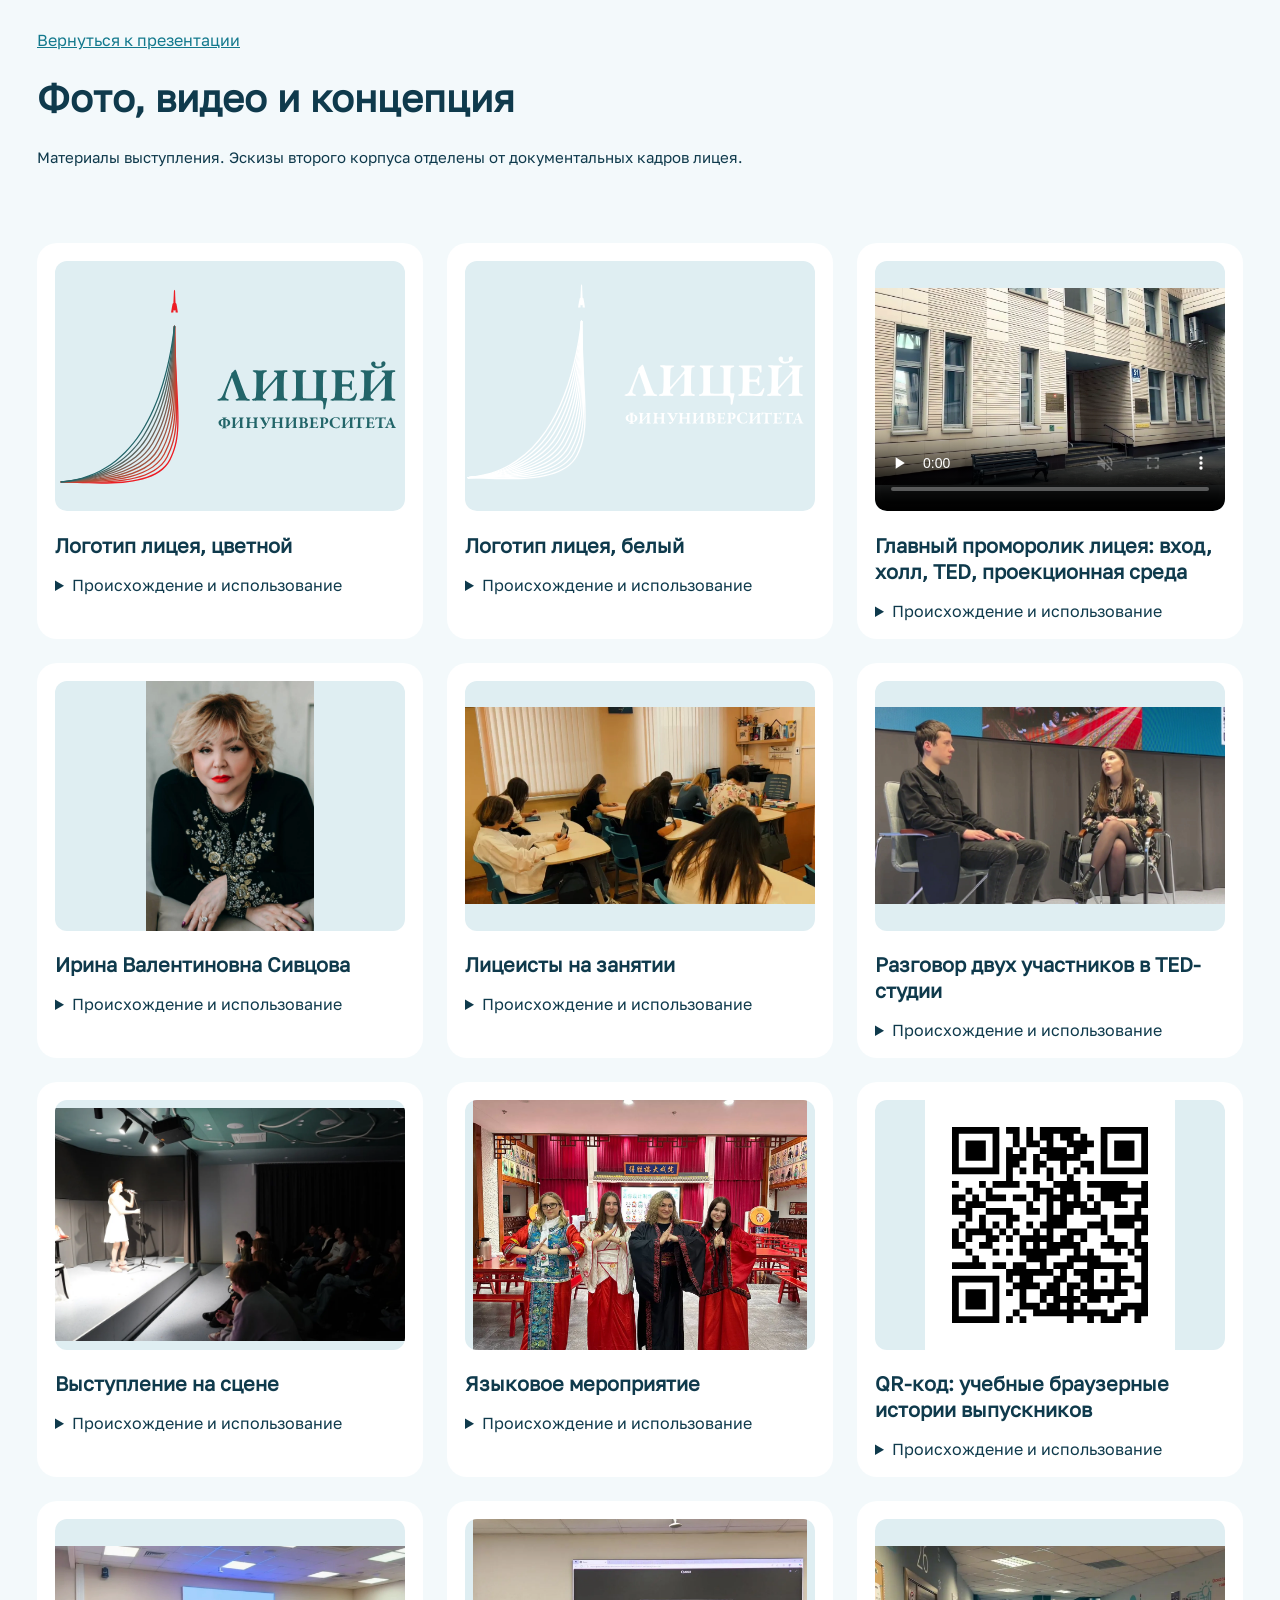
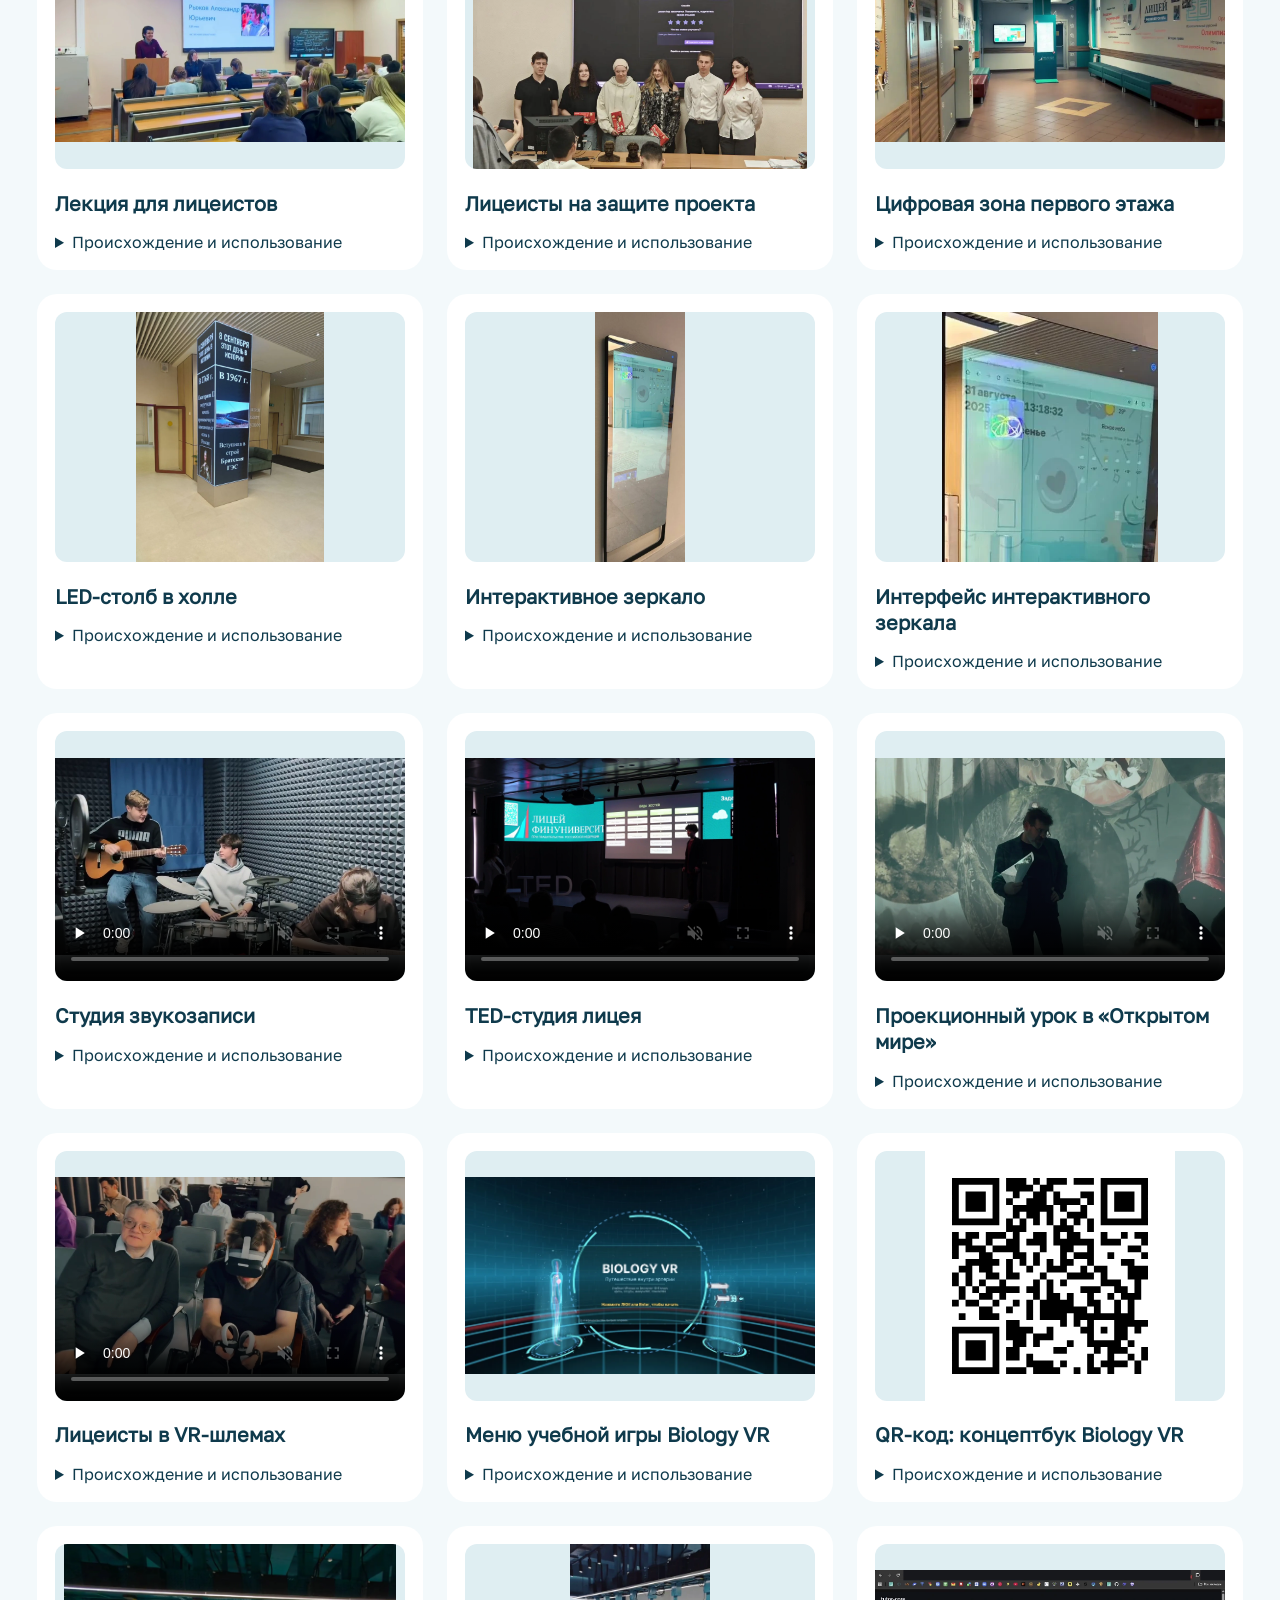
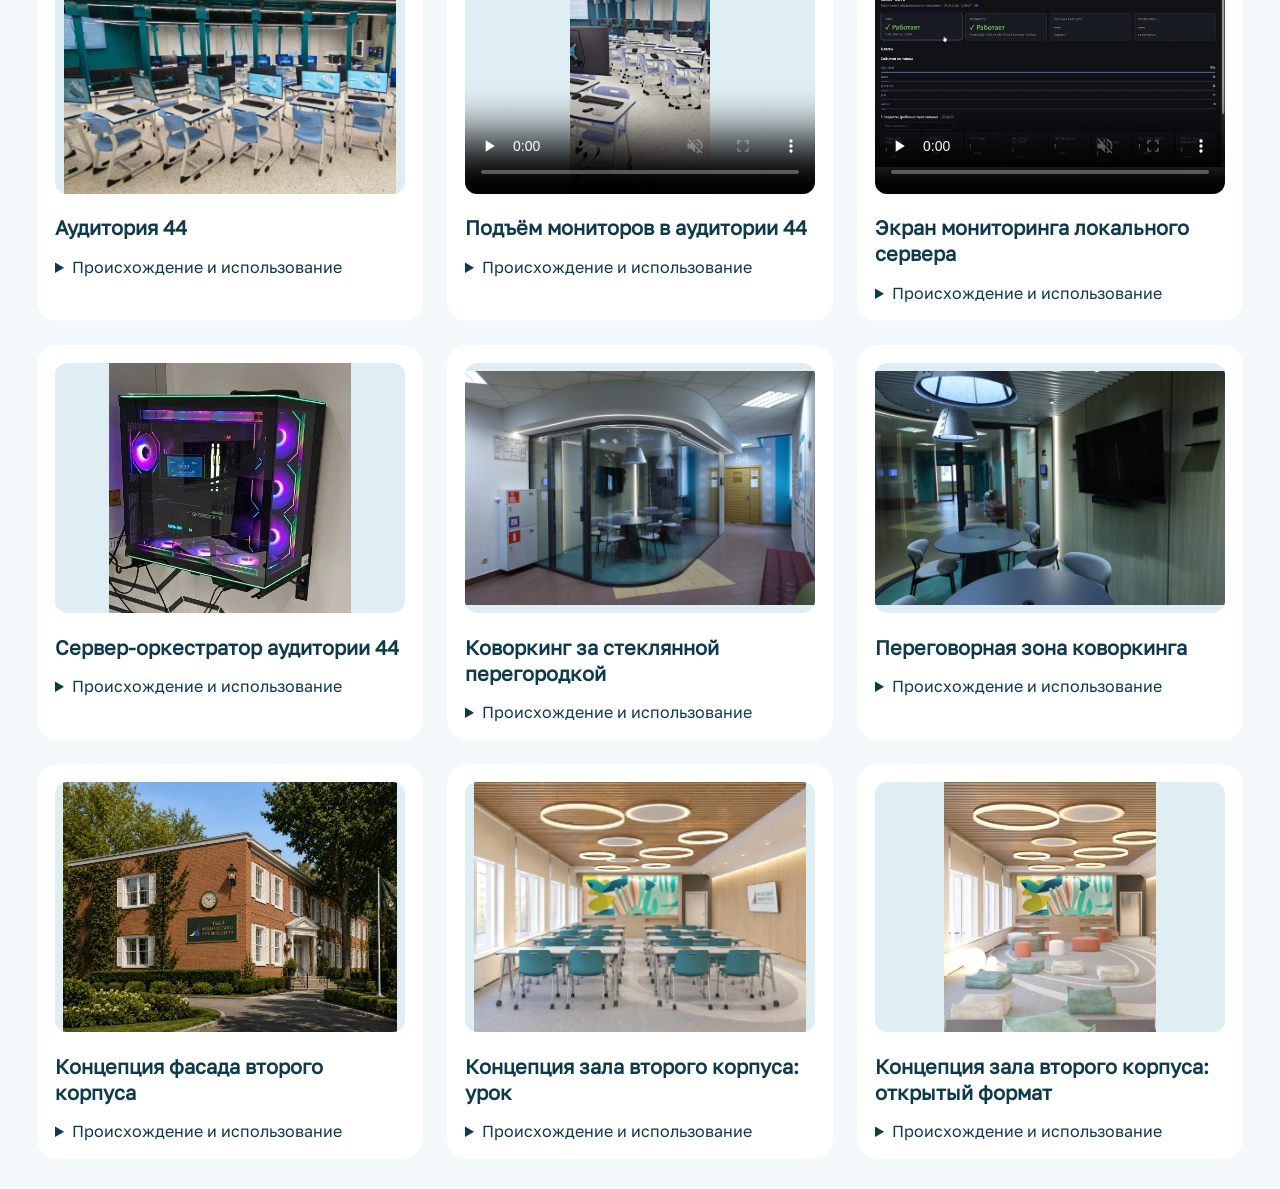
==== commit c6c7afbb: "Опубликовать проверенную версию презентации из 30 слайдов. В поставке главный проморяд, портрет дире" ====
--- a/gallery.html
+++ b/gallery.html
@@ -1 +1 @@
-<!doctype html><html lang="ru"><meta charset="utf-8"><meta name="viewport" content="width=device-width,initial-scale=1"><title>Материалы презентации · Лицей Финуниверситета</title><style>@font-face{font-family:Golos;src:url(assets/fonts/font-01.woff)}*{box-sizing:border-box}body{margin:0;background:#f0f7f7;color:#173c42;font-family:Golos,Arial,sans-serif}header,main{max-width:1250px;margin:auto;padding:30px 22px}header a{color:inherit}h1{font-size:38px}main{display:grid;grid-template-columns:repeat(3,minmax(0,1fr));gap:24px}article{padding:18px;background:white;border-radius:20px;min-width:0}article>img,video{height:250px;width:100%;object-fit:contain;background:#dceaea;border-radius:12px}h2{font-size:21px;line-height:1.3}p{font-size:15px;line-height:1.5;overflow-wrap:anywhere}summary{cursor:pointer;font-size:16px}@media(max-width:800px){main{grid-template-columns:1fr}h1{font-size:30px}}a:focus-visible,summary:focus-visible,video:focus-visible{outline:3px solid #ed735b}</style><header><a href="index.html">Вернуться к презентации</a><h1>Фото, видео и концепция</h1><p>Материалы выступления. Проектные изображения второго корпуса отделены от документальных кадров лицея.</p></header><main><article><img loading="lazy" src="assets/brand/lyceum-symbol.png" alt="Знак лицея"><h2>Знак лицея</h2><details><summary>Происхождение и использование</summary><p>https://github.com/Altersam/LFU</p><p>Архивный материал из предоставленной подборки лицея. Идентификация конкретных событий и дата съемки отдельно не установлены; локальные пути в публичную версию не включены.</p><p>Автор/лицензия и основания публикации лиц отдельно не установлены; предоставление пользователем не заменяет сведения об авторских правах.</p></details></article><article><img loading="lazy" src="assets/photos/director-sivtsova.webp" alt="Ирина Валентиновна Сивцова — фотография, предоставленная пользователем"><h2>Ирина Валентиновна Сивцова — фотография, предоставленная пользователем</h2><details><summary>Происхождение и использование</summary><p>Фотография Ирины Валентиновны Сивцовой, предоставленная пользователем для этой презентации</p><p>Оптимизированная копия пользовательского портрета; 864×1280, естественные пропорции сохранены, генеративных изменений нет. Первоначальный архивный портрет из публичного издания больше не используется.</p><p>Автор/лицензия и основания публикации лиц отдельно не установлены; предоставление пользователем не заменяет сведения об авторских правах.</p></details></article><article><video controls muted playsinline preload="none" poster="assets/photos/learning-poster.webp" src="assets/video/learning.mp4"></video><h2>Лицеисты работают с цифровыми учебными материалами</h2><details><summary>Происхождение и использование</summary><p>Предоставленный архив «Промо-ролики»</p><p>Планшеты.mp4: 00:28–00:36; learning-group — 00:54.29; Студия звукозаписи.MOV: 00:35–00:42; Тед.mp4: 00:03–00:10; VR.MOV: шлемы 00:10–00:17, проекционный урок 00:33–00:41; mentor — Планшеты 01:17.1; student-dialogue — Комитеты 2025.MOV 00:21.7. Клипы без звука; исходники не менялись.</p><p>Автор/лицензия и основания публикации лиц отдельно не установлены; предоставление пользователем не заменяет сведения об авторских правах.</p></details></article><article><img loading="lazy" src="assets/photos/learning-group.webp" alt="Работа лицеистов на уроке"><h2>Работа лицеистов на уроке</h2><details><summary>Происхождение и использование</summary><p>Предоставленный архив «Промо-ролики»</p><p>Планшеты.mp4: 00:28–00:36; learning-group — 00:54.29; Студия звукозаписи.MOV: 00:35–00:42; Тед.mp4: 00:03–00:10; VR.MOV: шлемы 00:10–00:17, проекционный урок 00:33–00:41; mentor — Планшеты 01:17.1; student-dialogue — Комитеты 2025.MOV 00:21.7. Клипы без звука; исходники не менялись.</p><p>Автор/лицензия и основания публикации лиц отдельно не установлены; предоставление пользователем не заменяет сведения об авторских правах.</p></details></article><article><img loading="lazy" src="assets/photos/mentor.webp" alt="Педагог помогает ученице работать с учебным заданием"><h2>Педагог помогает ученице работать с учебным заданием</h2><details><summary>Происхождение и использование</summary><p>Предоставленный архив «Промо-ролики»</p><p>Планшеты.mp4: 00:28–00:36; learning-group — 00:54.29; Студия звукозаписи.MOV: 00:35–00:42; Тед.mp4: 00:03–00:10; VR.MOV: шлемы 00:10–00:17, проекционный урок 00:33–00:41; mentor — Планшеты 01:17.1; student-dialogue — Комитеты 2025.MOV 00:21.7. Клипы без звука; исходники не менялись.</p><p>Автор/лицензия и основания публикации лиц отдельно не установлены; предоставление пользователем не заменяет сведения об авторских правах.</p></details></article><article><img loading="lazy" src="assets/photos/performance.webp" alt="Выступление в камерном зале лицея"><h2>Выступление в камерном зале лицея</h2><details><summary>Происхождение и использование</summary><p>Предоставленный фотоархив лицея</p><p>Архивный материал из предоставленной подборки лицея. Идентификация конкретных событий и дата съемки отдельно не установлены; локальные пути в публичную версию не включены.</p><p>Автор/лицензия и основания публикации лиц отдельно не установлены; предоставление пользователем не заменяет сведения об авторских правах.</p></details></article><article><img loading="lazy" src="assets/photos/language-culture.webp" alt="Участники культурной программы в Китае"><h2>Участники культурной программы в Китае</h2><details><summary>Происхождение и использование</summary><p>Предоставленный фотоархив лицея</p><p>Архивный материал из предоставленной подборки лицея. Идентификация конкретных событий и дата съемки отдельно не установлены; локальные пути в публичную версию не включены.</p><p>Автор/лицензия и основания публикации лиц отдельно не установлены; предоставление пользователем не заменяет сведения об авторских правах.</p></details></article><article><img loading="lazy" src="assets/photos/student-dialogue.webp" alt="Публичное обсуждение в лицее"><h2>Публичное обсуждение в лицее</h2><details><summary>Происхождение и использование</summary><p>Предоставленный архив «Промо-ролики»</p><p>Планшеты.mp4: 00:28–00:36; learning-group — 00:54.29; Студия звукозаписи.MOV: 00:35–00:42; Тед.mp4: 00:03–00:10; VR.MOV: шлемы 00:10–00:17, проекционный урок 00:33–00:41; mentor — Планшеты 01:17.1; student-dialogue — Комитеты 2025.MOV 00:21.7. Клипы без звука; исходники не менялись.</p><p>Автор/лицензия и основания публикации лиц отдельно не установлены; предоставление пользователем не заменяет сведения об авторских правах.</p></details></article><article><img loading="lazy" src="assets/photos/group-screen.webp" alt="Учебная группа у экрана в лицее"><h2>Учебная группа у экрана в лицее</h2><details><summary>Происхождение и использование</summary><p>Предоставленный фотоархив лицея</p><p>Архивный материал из предоставленной подборки лицея. Идентификация конкретных событий и дата съемки отдельно не установлены; локальные пути в публичную версию не включены.</p><p>Автор/лицензия и основания публикации лиц отдельно не установлены; предоставление пользователем не заменяет сведения об авторских правах.</p></details></article><article><img loading="lazy" src="assets/photos/room44.webp" alt="Рабочие места аудитории 44"><h2>Рабочие места аудитории 44</h2><details><summary>Происхождение и использование</summary><p>Фото и видео аудитории 44, предоставленные пользователем</p><p>VID_20261112_165516.mp4: трансформация 00:00–01:02, ускорение 2.5×, без звука; IMG_20261112_165606.jpg — общий вид; photo_2026-10-22_17-37-36.jpg — сервер-оркестратор по указанию пользователя; характеристики и функции управления не заявляются.</p><p>Автор/лицензия и основания публикации лиц отдельно не установлены; предоставление пользователем не заменяет сведения об авторских правах.</p></details></article><article><img loading="lazy" src="assets/photos/column.webp" alt="LED-медиа-столб в лицее целиком"><h2>LED-медиа-столб в лицее целиком</h2><details><summary>Происхождение и использование</summary><p>https://github.com/Altersam/LFU</p><p>Архивный материал из предоставленной подборки лицея. Идентификация конкретных событий и дата съемки отдельно не установлены; локальные пути в публичную версию не включены.</p><p>Автор/лицензия и основания публикации лиц отдельно не установлены; предоставление пользователем не заменяет сведения об авторских правах.</p></details></article><article><img loading="lazy" src="assets/photos/mirror.webp" alt="Общий вид интерактивного зеркала"><h2>Общий вид интерактивного зеркала</h2><details><summary>Происхождение и использование</summary><p>https://github.com/Altersam/LFU</p><p>Архивный материал из предоставленной подборки лицея. Идентификация конкретных событий и дата съемки отдельно не установлены; локальные пути в публичную версию не включены.</p><p>Автор/лицензия и основания публикации лиц отдельно не установлены; предоставление пользователем не заменяет сведения об авторских правах.</p></details></article><article><img loading="lazy" src="assets/photos/mirror-interface.webp" alt="Фрагмент реального интерфейса того же зеркала"><h2>Фрагмент реального интерфейса того же зеркала</h2><details><summary>Происхождение и использование</summary><p>https://github.com/Altersam/LFU</p><p>Кадрирование того же документального mirror.webp: область x=75..490, y=170..650. Интерфейс не перерисован и не заменен макетом.</p><p>Автор/лицензия и основания публикации лиц отдельно не установлены; предоставление пользователем не заменяет сведения об авторских правах.</p></details></article><article><video controls muted playsinline preload="none" poster="assets/photos/music-poster.webp" src="assets/video/music.mp4"></video><h2>Учащиеся музицируют в студии звукозаписи</h2><details><summary>Происхождение и использование</summary><p>Предоставленный архив «Промо-ролики»</p><p>Планшеты.mp4: 00:28–00:36; learning-group — 00:54.29; Студия звукозаписи.MOV: 00:35–00:42; Тед.mp4: 00:03–00:10; VR.MOV: шлемы 00:10–00:17, проекционный урок 00:33–00:41; mentor — Планшеты 01:17.1; student-dialogue — Комитеты 2025.MOV 00:21.7. Клипы без звука; исходники не менялись.</p><p>Автор/лицензия и основания публикации лиц отдельно не установлены; предоставление пользователем не заменяет сведения об авторских правах.</p></details></article><article><video controls muted playsinline preload="none" poster="assets/photos/public-voice-poster.webp" src="assets/video/public-voice.mp4"></video><h2>Выступление в мультимедийной аудитории TED</h2><details><summary>Происхождение и использование</summary><p>Предоставленный архив «Промо-ролики»</p><p>Планшеты.mp4: 00:28–00:36; learning-group — 00:54.29; Студия звукозаписи.MOV: 00:35–00:42; Тед.mp4: 00:03–00:10; VR.MOV: шлемы 00:10–00:17, проекционный урок 00:33–00:41; mentor — Планшеты 01:17.1; student-dialogue — Комитеты 2025.MOV 00:21.7. Клипы без звука; исходники не менялись.</p><p>Автор/лицензия и основания публикации лиц отдельно не установлены; предоставление пользователем не заменяет сведения об авторских правах.</p></details></article><article><video controls muted playsinline preload="none" poster="assets/photos/open-world-poster.webp" src="assets/video/open-world.mp4"></video><h2>Чтение и обсуждение на фоне проекций на стены</h2><details><summary>Происхождение и использование</summary><p>Предоставленный архив «Промо-ролики»</p><p>Планшеты.mp4: 00:28–00:36; learning-group — 00:54.29; Студия звукозаписи.MOV: 00:35–00:42; Тед.mp4: 00:03–00:10; VR.MOV: шлемы 00:10–00:17, проекционный урок 00:33–00:41; mentor — Планшеты 01:17.1; student-dialogue — Комитеты 2025.MOV 00:21.7. Клипы без звука; исходники не менялись.</p><p>Автор/лицензия и основания публикации лиц отдельно не установлены; предоставление пользователем не заменяет сведения об авторских правах.</p></details></article><article><video controls muted playsinline preload="none" poster="assets/photos/vr-practice-poster.webp" src="assets/video/vr-practice.mp4"></video><h2>Участники занятия используют шлемы виртуальной реальности</h2><details><summary>Происхождение и использование</summary><p>Предоставленный архив «Промо-ролики»</p><p>Планшеты.mp4: 00:28–00:36; learning-group — 00:54.29; Студия звукозаписи.MOV: 00:35–00:42; Тед.mp4: 00:03–00:10; VR.MOV: шлемы 00:10–00:17, проекционный урок 00:33–00:41; mentor — Планшеты 01:17.1; student-dialogue — Комитеты 2025.MOV 00:21.7. Клипы без звука; исходники не менялись.</p><p>Автор/лицензия и основания публикации лиц отдельно не установлены; предоставление пользователем не заменяет сведения об авторских правах.</p></details></article><article><img loading="lazy" src="assets/photos/biology-vr.webp" alt="Меню Biology VR: путешествие внутри артерии"><h2>Меню Biology VR: путешествие внутри артерии</h2><details><summary>Происхождение и использование</summary><p>Скриншот игры, предоставленный пользователем; контекст: https://altersam.github.io/Biology_VR/</p><p>Пользователь передал изображение меню и подтвердил, что оно из реальной игры. Исполняемая сборка независимо не тестировалась; публичный сайт — концептбук. Участие или победа Biology VR на ВарФин не установлены.</p><p>Автор/лицензия и основания публикации лиц отдельно не установлены; предоставление пользователем не заменяет сведения об авторских правах.</p></details></article><article><video controls muted playsinline preload="none" poster="assets/photos/room44-tour-poster.webp" src="assets/video/room44-transform.mp4"></video><h2>Подъем мониторов на моторизированных креплениях в аудитории 44</h2><details><summary>Происхождение и использование</summary><p>Фото и видео аудитории 44, предоставленные пользователем</p><p>VID_20261112_165516.mp4: трансформация 00:00–01:02, ускорение 2.5×, без звука; IMG_20261112_165606.jpg — общий вид; photo_2026-10-22_17-37-36.jpg — сервер-оркестратор по указанию пользователя; характеристики и функции управления не заявляются.</p><p>Автор/лицензия и основания публикации лиц отдельно не установлены; предоставление пользователем не заменяет сведения об авторских правах.</p></details></article><article><img loading="lazy" src="assets/photos/room44-orchestrator.webp" alt="Сервер-оркестратор аудитории 44, обозначенный пользователем"><h2>Сервер-оркестратор аудитории 44, обозначенный пользователем</h2><details><summary>Происхождение и использование</summary><p>Фото и видео аудитории 44, предоставленные пользователем</p><p>VID_20261112_165516.mp4: трансформация 00:00–01:02, ускорение 2.5×, без звука; IMG_20261112_165606.jpg — общий вид; photo_2026-10-22_17-37-36.jpg — сервер-оркестратор по указанию пользователя; характеристики и функции управления не заявляются.</p><p>Автор/лицензия и основания публикации лиц отдельно не установлены; предоставление пользователем не заменяет сведения об авторских правах.</p></details></article><article><img loading="lazy" src="assets/photos/meeting_outside.webp" alt="Стеклянная переговорная и зона для совместной работы"><h2>Стеклянная переговорная и зона для совместной работы</h2><details><summary>Происхождение и использование</summary><p>https://github.com/Altersam/LFU</p><p>Архивный материал из предоставленной подборки лицея. Идентификация конкретных событий и дата съемки отдельно не установлены; локальные пути в публичную версию не включены.</p><p>Автор/лицензия и основания публикации лиц отдельно не установлены; предоставление пользователем не заменяет сведения об авторских правах.</p></details></article><article><img loading="lazy" src="assets/photos/meeting_inside.webp" alt="Столы и рабочие места внутри переговорной"><h2>Столы и рабочие места внутри переговорной</h2><details><summary>Происхождение и использование</summary><p>https://github.com/Altersam/LFU</p><p>Архивный материал из предоставленной подборки лицея. Идентификация конкретных событий и дата съемки отдельно не установлены; локальные пути в публичную версию не включены.</p><p>Автор/лицензия и основания публикации лиц отдельно не установлены; предоставление пользователем не заменяет сведения об авторских правах.</p></details></article><article><img loading="lazy" src="assets/concept/facade.webp" alt="Эскиз фасада второго корпуса"><h2>Эскиз фасада второго корпуса</h2><details><summary>Происхождение и использование</summary><p>Предоставленная концепция «ЭСКИЗ ФУ5.pdf»</p><p>Эскиз/референс второго корпуса; не фотография готового помещения; фасад — страница 2, зал — страница 8.</p><p>Автор/лицензия и основания публикации лиц отдельно не установлены; предоставление пользователем не заменяет сведения об авторских правах.</p></details></article><article><img loading="lazy" src="assets/concept/hall-class.webp" alt="Концепция многофункционального зала: учебная конфигурация"><h2>Концепция многофункционального зала: учебная конфигурация</h2><details><summary>Происхождение и использование</summary><p>Предоставленная концепция «ЭСКИЗ ФУ5.pdf»</p><p>Эскиз/референс второго корпуса; не фотография готового помещения; фасад — страница 2, зал — страница 8.</p><p>Автор/лицензия и основания публикации лиц отдельно не установлены; предоставление пользователем не заменяет сведения об авторских правах.</p></details></article><article><img loading="lazy" src="assets/concept/hall-open.webp" alt="Концепция того же зала: свободная конфигурация"><h2>Концепция того же зала: свободная конфигурация</h2><details><summary>Происхождение и использование</summary><p>Предоставленная концепция «ЭСКИЗ ФУ5.pdf»</p><p>Эскиз/референс второго корпуса; не фотография готового помещения; фасад — страница 2, зал — страница 8.</p><p>Автор/лицензия и основания публикации лиц отдельно не установлены; предоставление пользователем не заменяет сведения об авторских правах.</p></details></article></main></html>+<!doctype html><html lang="ru"><head><meta charset="utf-8"><meta name="viewport" content="width=device-width,initial-scale=1"><title>Материалы презентации · Лицей Финуниверситета</title><style>@font-face{font-family:Golos;src:url(assets/fonts/font-01.woff)}*{box-sizing:border-box}body{margin:0;background:#f3f9fb;color:#0f3a4c;font-family:Golos,Arial,sans-serif}header,main{max-width:1250px;margin:auto;padding:30px 22px}header a{color:#13798d}h1{font-size:38px}main{display:grid;grid-template-columns:repeat(3,minmax(0,1fr));gap:24px}article{padding:18px;background:#fff;border-radius:20px;min-width:0}article>img,video{height:250px;width:100%;object-fit:contain;background:#dfeef2;border-radius:12px}h2{font-size:20px;line-height:1.3}p{font-size:15px;line-height:1.5;overflow-wrap:anywhere}summary{cursor:pointer}@media(max-width:800px){main{grid-template-columns:1fr}h1{font-size:30px}}a:focus-visible,summary:focus-visible,video:focus-visible{outline:3px solid #ff7d5c}</style></head><body><header><a href="index.html">Вернуться к презентации</a><h1>Фото, видео и концепция</h1><p>Материалы выступления. Эскизы второго корпуса отделены от документальных кадров лицея.</p></header><main><article><img loading="lazy" src="assets/brand/v2/lyceum-color.svg" alt="Логотип лицея, цветной"><h2>Логотип лицея, цветной</h2><details><summary>Происхождение и использование</summary><p>Локальный гайд «Лого_лицей6_ракета.pdf», страница 1</p><p>Векторные контуры PDF без перерисовки; прозрачный фон.</p><p>Автор/лицензия и основания публикации лиц отдельно не установлены; предоставление пользователем не заменяет сведения об авторских правах.</p></details></article><article><img loading="lazy" src="assets/brand/v2/lyceum-white.svg" alt="Логотип лицея, белый"><h2>Логотип лицея, белый</h2><details><summary>Происхождение и использование</summary><p>Локальный гайд «Лого_лицей6_ракета.pdf», страница 1</p><p>Векторные контуры PDF без перерисовки; удалена только демонстрационная подложка.</p><p>Автор/лицензия и основания публикации лиц отдельно не установлены; предоставление пользователем не заменяет сведения об авторских правах.</p></details></article><article><video controls muted playsinline preload="none" poster="assets/photos/v2/lyceum-main-poster.webp" src="assets/video/v2/lyceum-main.mp4"></video><h2>Главный проморолик лицея: вход, холл, TED, проекционная среда</h2><details><summary>Происхождение и использование</summary><p>Предоставленный файл главного проморяда lfu_promo_min.mp4 (ранее использован в версии Grok)</p><p>Фрагменты 00:00–00:03, 00:07–00:10, 00:18–00:21, 00:26–00:29; 1280×720, без звука, CRF18.</p><p>Автор/лицензия и основания публикации лиц отдельно не установлены; предоставление пользователем не заменяет сведения об авторских правах.</p></details></article><article><img loading="lazy" src="assets/photos/director-sivtsova.webp" alt="Ирина Валентиновна Сивцова"><h2>Ирина Валентиновна Сивцова</h2><details><summary>Происхождение и использование</summary><p>Фотография, предоставленная пользователем для этой презентации</p><p>Оптимизированная копия 864×1280, естественные пропорции, генеративных изменений нет.</p><p>Автор/лицензия и основания публикации лиц отдельно не установлены; предоставление пользователем не заменяет сведения об авторских правах.</p></details></article><article><img loading="lazy" src="assets/photos/learning-group.webp" alt="Лицеисты на занятии"><h2>Лицеисты на занятии</h2><details><summary>Происхождение и использование</summary><p>Архивный материал из предоставленной подборки лицея</p><p>Конкретное событие и дата съёмки отдельно не установлены.</p><p>Автор/лицензия и основания публикации лиц отдельно не установлены; предоставление пользователем не заменяет сведения об авторских правах.</p></details></article><article><img loading="lazy" src="assets/photos/v2/human-conversation.webp" alt="Разговор двух участников в TED-студии"><h2>Разговор двух участников в TED-студии</h2><details><summary>Происхождение и использование</summary><p>Предоставленный архив «Промо-ролики»</p><p>Кадр «фильм лицей ивр.mp4», 26:49,52. Личности и роли участников не устанавливаются.</p><p>Автор/лицензия и основания публикации лиц отдельно не установлены; предоставление пользователем не заменяет сведения об авторских правах.</p></details></article><article><img loading="lazy" src="assets/photos/performance.webp" alt="Выступление на сцене"><h2>Выступление на сцене</h2><details><summary>Происхождение и использование</summary><p>Архивный материал из предоставленной подборки лицея</p><p>Конкретное событие и дата съёмки отдельно не установлены.</p><p>Автор/лицензия и основания публикации лиц отдельно не установлены; предоставление пользователем не заменяет сведения об авторских правах.</p></details></article><article><img loading="lazy" src="assets/photos/language-culture.webp" alt="Языковое мероприятие"><h2>Языковое мероприятие</h2><details><summary>Происхождение и использование</summary><p>Архивный материал из предоставленной подборки лицея</p><p>Конкретное событие и дата съёмки отдельно не установлены.</p><p>Автор/лицензия и основания публикации лиц отдельно не установлены; предоставление пользователем не заменяет сведения об авторских правах.</p></details></article><article><img loading="lazy" src="assets/qr/social-engineering.svg" alt="QR-код: учебные браузерные истории выпускников"><h2>QR-код: учебные браузерные истории выпускников</h2><details><summary>Происхождение и использование</summary><p>https://www.fa.ru/school/social_vr_game/</p><p>Локально сгенерированный QR, ECC M, quiet zone 4; декодирование проверено.</p><p>Автор/лицензия и основания публикации лиц отдельно не установлены; предоставление пользователем не заменяет сведения об авторских правах.</p></details></article><article><img loading="lazy" src="assets/photos/student-dialogue.webp" alt="Лекция для лицеистов"><h2>Лекция для лицеистов</h2><details><summary>Происхождение и использование</summary><p>Архивный материал из предоставленной подборки лицея</p><p>Конкретное событие и дата съёмки отдельно не установлены.</p><p>Автор/лицензия и основания публикации лиц отдельно не установлены; предоставление пользователем не заменяет сведения об авторских правах.</p></details></article><article><img loading="lazy" src="assets/photos/group-screen.webp" alt="Лицеисты на защите проекта"><h2>Лицеисты на защите проекта</h2><details><summary>Происхождение и использование</summary><p>Архивный материал из предоставленной подборки лицея</p><p>Конкретное событие и дата съёмки отдельно не установлены.</p><p>Автор/лицензия и основания публикации лиц отдельно не установлены; предоставление пользователем не заменяет сведения об авторских правах.</p></details></article><article><img loading="lazy" src="assets/photos/promo-hall.webp" alt="Цифровая зона первого этажа"><h2>Цифровая зона первого этажа</h2><details><summary>Происхождение и использование</summary><p>Архивный материал из предоставленной подборки лицея</p><p>Конкретное событие и дата съёмки отдельно не установлены.</p><p>Автор/лицензия и основания публикации лиц отдельно не установлены; предоставление пользователем не заменяет сведения об авторских правах.</p></details></article><article><img loading="lazy" src="assets/photos/column.webp" alt="LED-столб в холле"><h2>LED-столб в холле</h2><details><summary>Происхождение и использование</summary><p>https://github.com/Altersam/LFU</p><p>Конкретное событие и дата съёмки отдельно не установлены.</p><p>Автор/лицензия и основания публикации лиц отдельно не установлены; предоставление пользователем не заменяет сведения об авторских правах.</p></details></article><article><img loading="lazy" src="assets/photos/mirror.webp" alt="Интерактивное зеркало"><h2>Интерактивное зеркало</h2><details><summary>Происхождение и использование</summary><p>https://github.com/Altersam/LFU</p><p>Конкретное событие и дата съёмки отдельно не установлены.</p><p>Автор/лицензия и основания публикации лиц отдельно не установлены; предоставление пользователем не заменяет сведения об авторских правах.</p></details></article><article><img loading="lazy" src="assets/photos/mirror-interface.webp" alt="Интерфейс интерактивного зеркала"><h2>Интерфейс интерактивного зеркала</h2><details><summary>Происхождение и использование</summary><p>https://github.com/Altersam/LFU</p><p>Кадрирование документального mirror.webp; интерфейс не перерисован.</p><p>Автор/лицензия и основания публикации лиц отдельно не установлены; предоставление пользователем не заменяет сведения об авторских правах.</p></details></article><article><video controls muted playsinline preload="none" poster="assets/photos/v2/music-poster.webp" src="assets/video/v2/music.mp4"></video><h2>Студия звукозаписи</h2><details><summary>Происхождение и использование</summary><p>Предоставленный архив «Промо-ролики»</p><p>Студия звукозаписи.MOV, 00:35–00:42; 1280×720, без звука.</p><p>Автор/лицензия и основания публикации лиц отдельно не установлены; предоставление пользователем не заменяет сведения об авторских правах.</p></details></article><article><video controls muted playsinline preload="none" poster="assets/photos/v2/ted-poster.webp" src="assets/video/v2/ted.mp4"></video><h2>TED-студия лицея</h2><details><summary>Происхождение и использование</summary><p>Предоставленный архив «Промо-ролики»</p><p>Тед.mp4, 00:03–00:10; 1920×1080, без звука. TED — локальное название пространства; статус TEDx не заявляется.</p><p>Автор/лицензия и основания публикации лиц отдельно не установлены; предоставление пользователем не заменяет сведения об авторских правах.</p></details></article><article><video controls muted playsinline preload="none" poster="assets/photos/v2/open-world-poster.webp" src="assets/video/v2/open-world.mp4"></video><h2>Проекционный урок в «Открытом мире»</h2><details><summary>Происхождение и использование</summary><p>Предоставленный архив «Промо-ролики»</p><p>VR.MOV, 00:33–00:41; проекции на стенах, без VR-шлемов.</p><p>Автор/лицензия и основания публикации лиц отдельно не установлены; предоставление пользователем не заменяет сведения об авторских правах.</p></details></article><article><video controls muted playsinline preload="none" poster="assets/photos/v2/vr-headsets-poster.webp" src="assets/video/v2/vr-headsets.mp4"></video><h2>Лицеисты в VR-шлемах</h2><details><summary>Происхождение и использование</summary><p>Предоставленный архив «Промо-ролики»</p><p>VR.MOV, 00:10–00:17; без звука.</p><p>Автор/лицензия и основания публикации лиц отдельно не установлены; предоставление пользователем не заменяет сведения об авторских правах.</p></details></article><article><img loading="lazy" src="assets/photos/biology-vr.webp" alt="Меню учебной игры Biology VR"><h2>Меню учебной игры Biology VR</h2><details><summary>Происхождение и использование</summary><p>Скриншот, предоставленный пользователем; контекст: https://altersam.github.io/Biology_VR/</p><p>Исполняемая сборка не проверялась; участие в «ВарФин» не заявляется.</p><p>Автор/лицензия и основания публикации лиц отдельно не установлены; предоставление пользователем не заменяет сведения об авторских правах.</p></details></article><article><img loading="lazy" src="assets/qr/biology-concept.svg" alt="QR-код: концептбук Biology VR"><h2>QR-код: концептбук Biology VR</h2><details><summary>Происхождение и использование</summary><p>https://altersam.github.io/Biology_VR/</p><p>Локально сгенерированный QR, ECC M, quiet zone 4; ведёт на концептбук, не на запуск игры.</p><p>Автор/лицензия и основания публикации лиц отдельно не установлены; предоставление пользователем не заменяет сведения об авторских правах.</p></details></article><article><img loading="lazy" src="assets/photos/room44.webp" alt="Аудитория 44"><h2>Аудитория 44</h2><details><summary>Происхождение и использование</summary><p>Фото аудитории 44, предоставленное пользователем</p><p>IMG_20261112_165606.jpg — общий вид.</p><p>Автор/лицензия и основания публикации лиц отдельно не установлены; предоставление пользователем не заменяет сведения об авторских правах.</p></details></article><article><video controls muted playsinline preload="none" poster="assets/photos/v2/room44-lift-poster.webp" src="assets/video/v2/room44-lift.mp4"></video><h2>Подъём мониторов в аудитории 44</h2><details><summary>Происхождение и использование</summary><p>Видео аудитории 44, предоставленное пользователем</p><p>VID_20261112_165516.mp4, 00:00–01:02, ускорено в 2,5 раза, 720×1280, без звука и без обрезки механизма.</p><p>Автор/лицензия и основания публикации лиц отдельно не установлены; предоставление пользователем не заменяет сведения об авторских правах.</p></details></article><article><video controls muted playsinline preload="none" poster="assets/photos/v2/infrastructure-full-safe-25x-poster.webp" src="assets/video/v2/infrastructure-full-safe-25x.mp4"></video><h2>Экран мониторинга локального сервера</h2><details><summary>Происхождение и использование</summary><p>Видео, предоставленное пользователем</p><p>VID_20261112_214844.mp4 целиком, ускорено в 2,5 раза, без звука; адресно закрыты строка браузера, профиль, внутренние идентификаторы учеников, заголовки карточек и ФИО преподавателей. Тезисы о LLM-обработке и ЭлЖуре — по указанию пользователя.</p><p>Автор/лицензия и основания публикации лиц отдельно не установлены; предоставление пользователем не заменяет сведения об авторских правах.</p></details></article><article><img loading="lazy" src="assets/photos/room44-orchestrator.webp" alt="Сервер-оркестратор аудитории 44"><h2>Сервер-оркестратор аудитории 44</h2><details><summary>Происхождение и использование</summary><p>Фото, предоставленное пользователем</p><p>photo_2026-10-22_17-37-36.jpg; название и место — по указанию пользователя.</p><p>Автор/лицензия и основания публикации лиц отдельно не установлены; предоставление пользователем не заменяет сведения об авторских правах.</p></details></article><article><img loading="lazy" src="assets/photos/meeting_outside.webp" alt="Коворкинг за стеклянной перегородкой"><h2>Коворкинг за стеклянной перегородкой</h2><details><summary>Происхождение и использование</summary><p>https://github.com/Altersam/LFU</p><p>Конкретное событие и дата съёмки отдельно не установлены.</p><p>Автор/лицензия и основания публикации лиц отдельно не установлены; предоставление пользователем не заменяет сведения об авторских правах.</p></details></article><article><img loading="lazy" src="assets/photos/meeting_inside.webp" alt="Переговорная зона коворкинга"><h2>Переговорная зона коворкинга</h2><details><summary>Происхождение и использование</summary><p>https://github.com/Altersam/LFU</p><p>Конкретное событие и дата съёмки отдельно не установлены.</p><p>Автор/лицензия и основания публикации лиц отдельно не установлены; предоставление пользователем не заменяет сведения об авторских правах.</p></details></article><article><img loading="lazy" src="assets/concept/facade.webp" alt="Концепция фасада второго корпуса"><h2>Концепция фасада второго корпуса</h2><details><summary>Происхождение и использование</summary><p>Предоставленная концепция «ЭСКИЗ ФУ5.pdf»</p><p>Эскиз, не фотография готового здания; страница 2.</p><p>Автор/лицензия и основания публикации лиц отдельно не установлены; предоставление пользователем не заменяет сведения об авторских правах.</p></details></article><article><img loading="lazy" src="assets/concept/hall-class.webp" alt="Концепция зала второго корпуса: урок"><h2>Концепция зала второго корпуса: урок</h2><details><summary>Происхождение и использование</summary><p>Предоставленная концепция «ЭСКИЗ ФУ5.pdf»</p><p>Эскиз, страница 8.</p><p>Автор/лицензия и основания публикации лиц отдельно не установлены; предоставление пользователем не заменяет сведения об авторских правах.</p></details></article><article><img loading="lazy" src="assets/concept/hall-open.webp" alt="Концепция зала второго корпуса: открытый формат"><h2>Концепция зала второго корпуса: открытый формат</h2><details><summary>Происхождение и использование</summary><p>Предоставленная концепция «ЭСКИЗ ФУ5.pdf»</p><p>Эскиз, страница 8.</p><p>Автор/лицензия и основания публикации лиц отдельно не установлены; предоставление пользователем не заменяет сведения об авторских правах.</p></details></article></main></body></html>
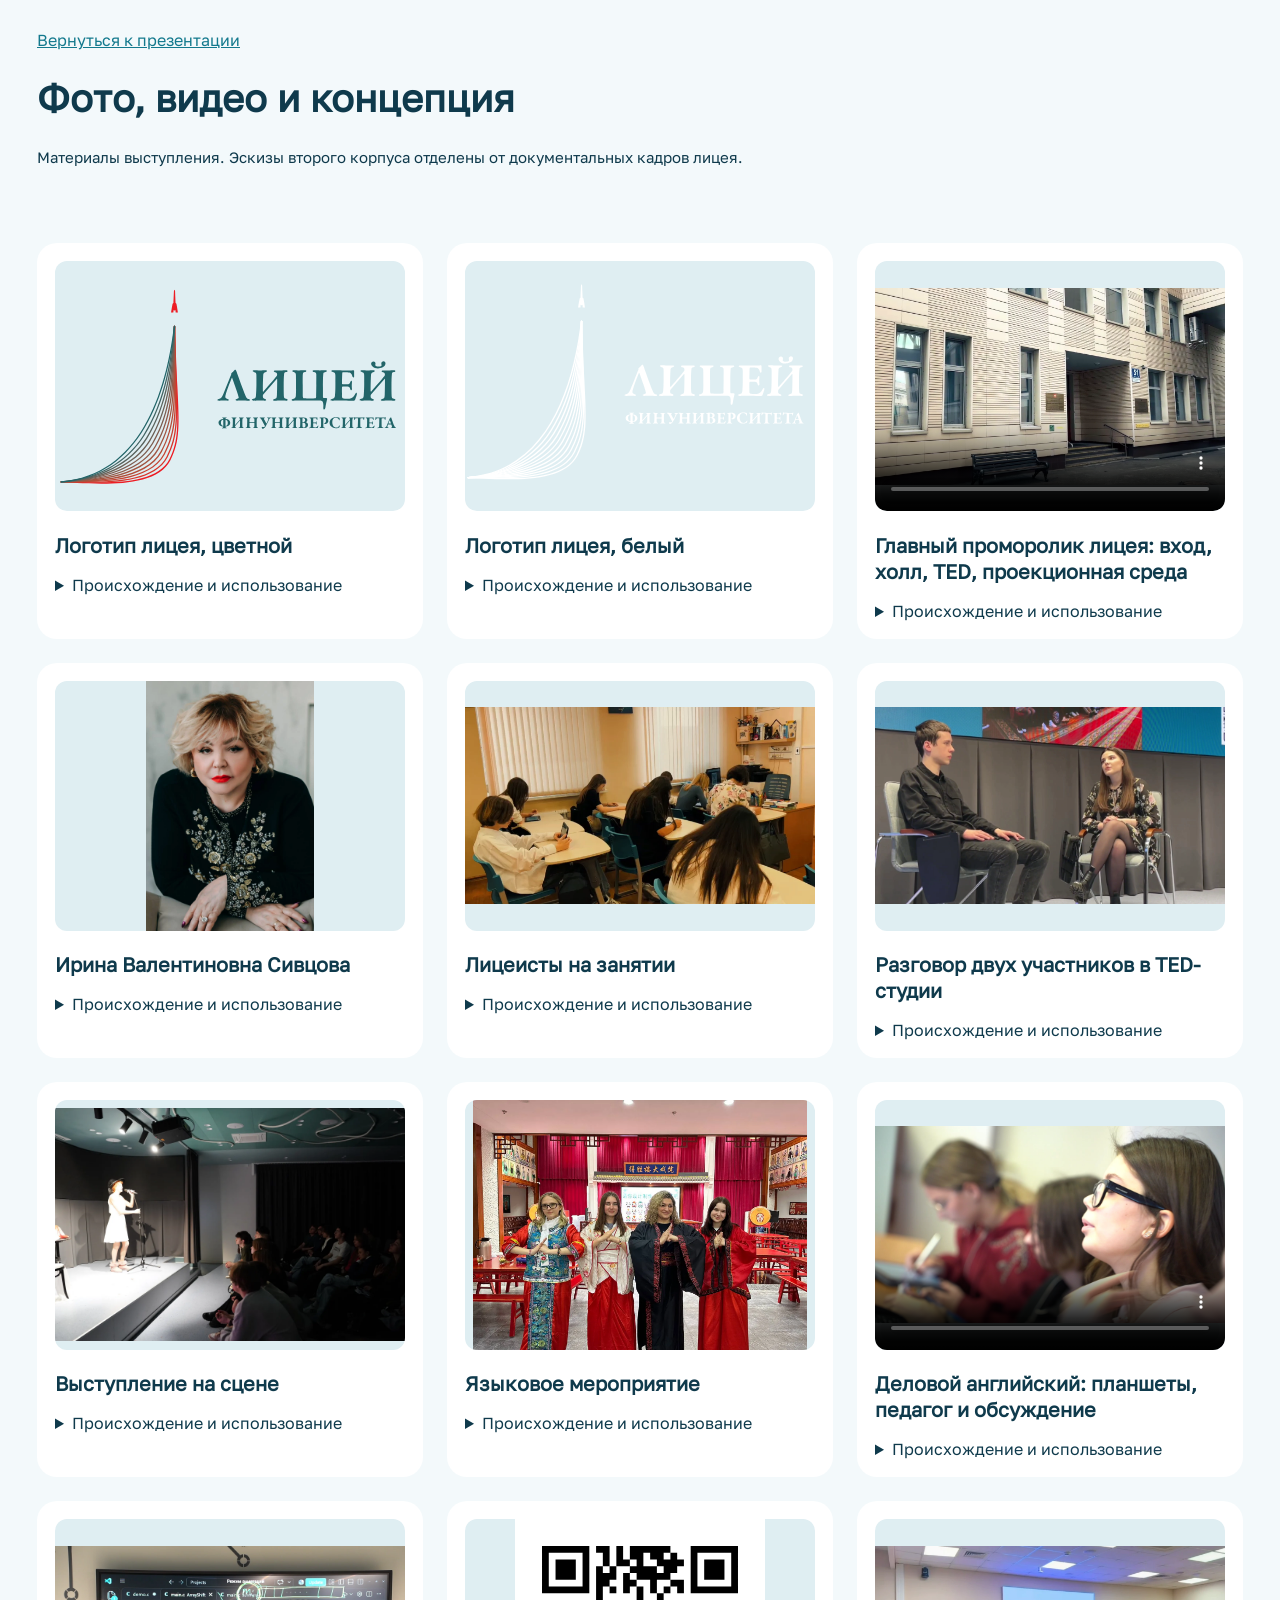
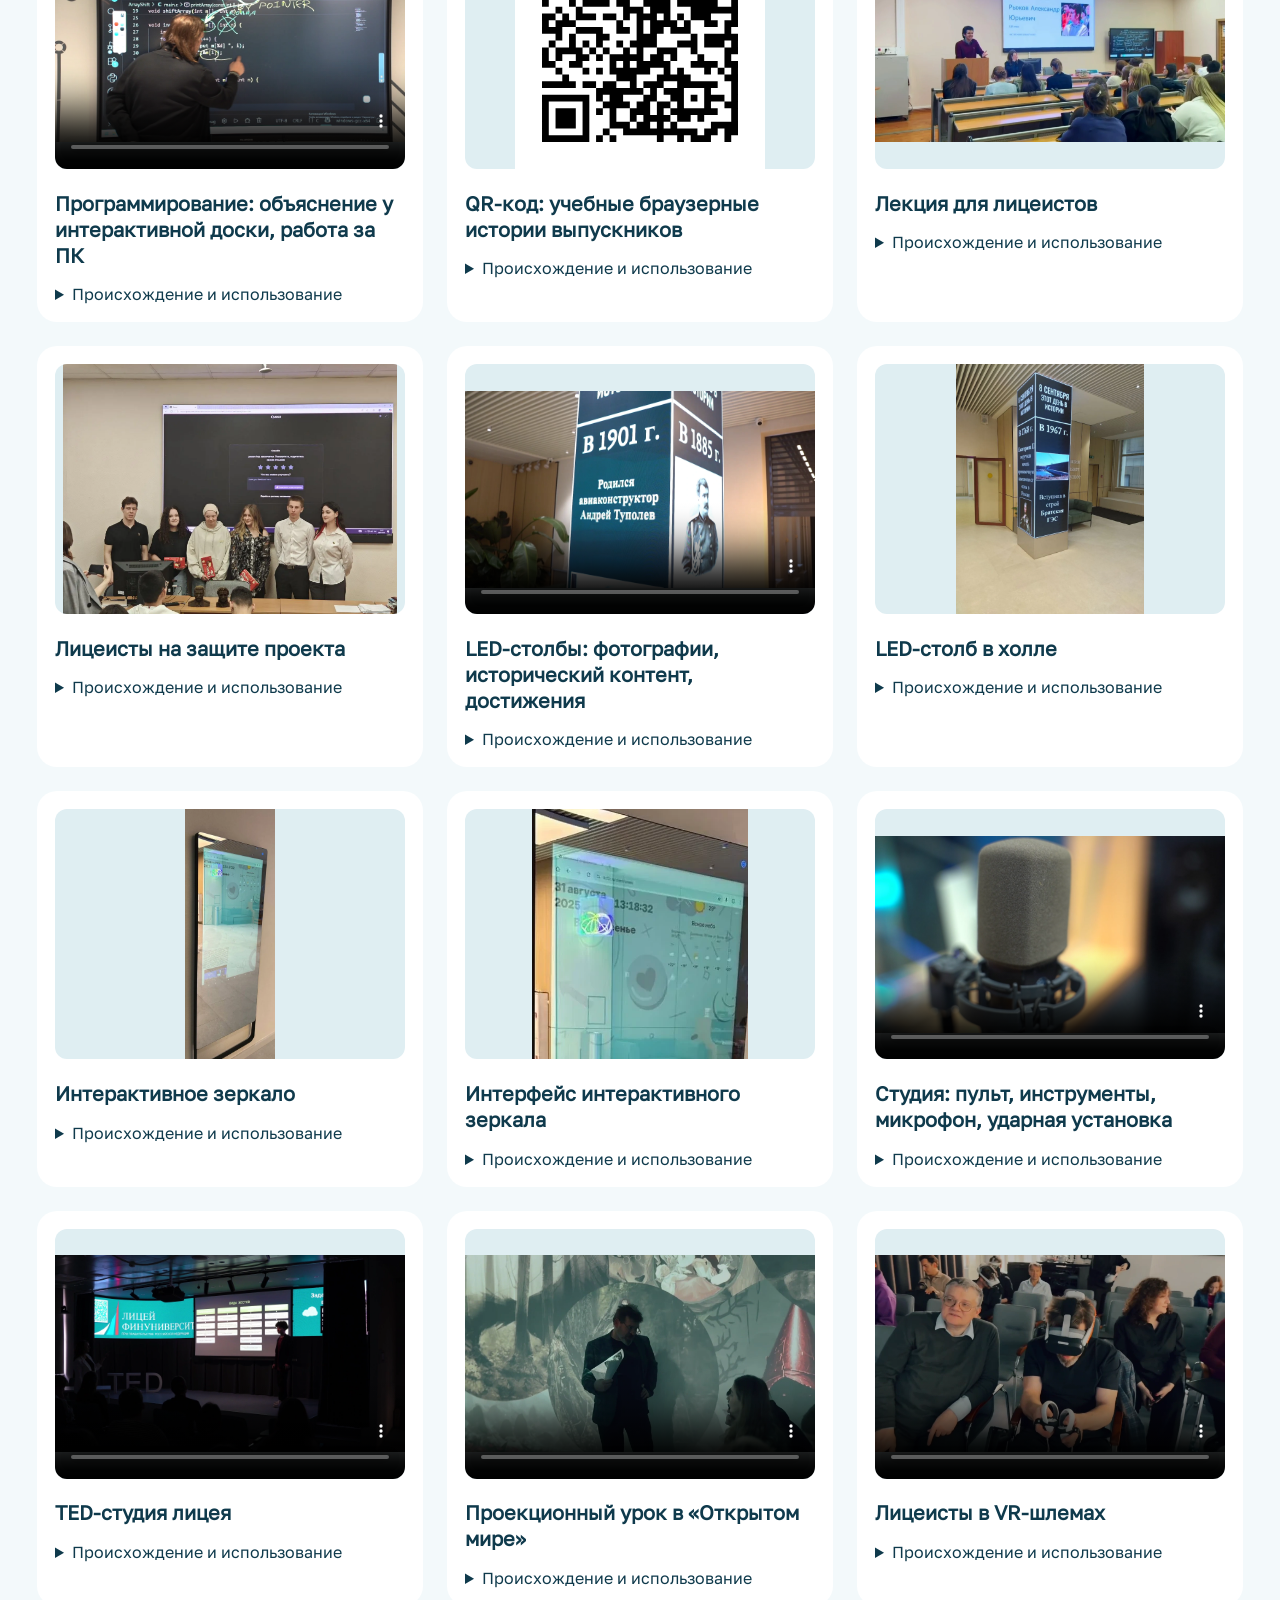
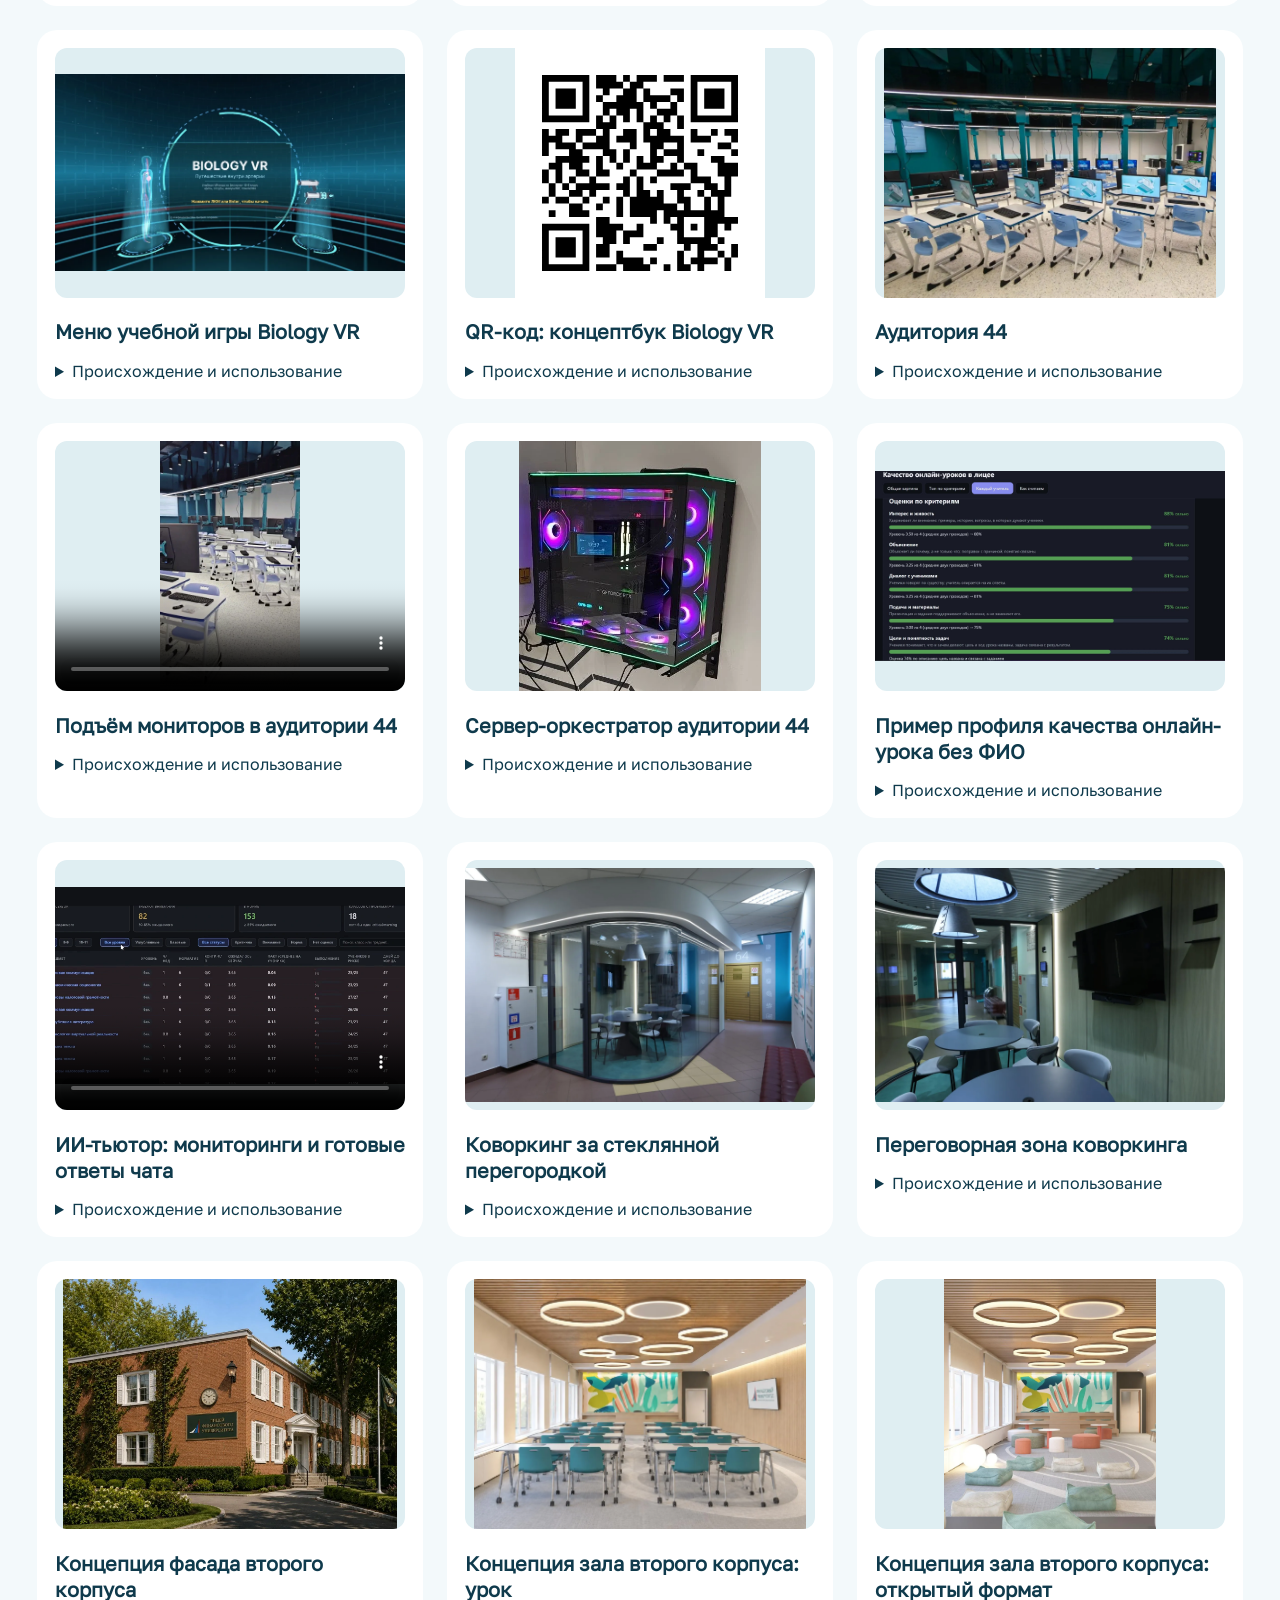
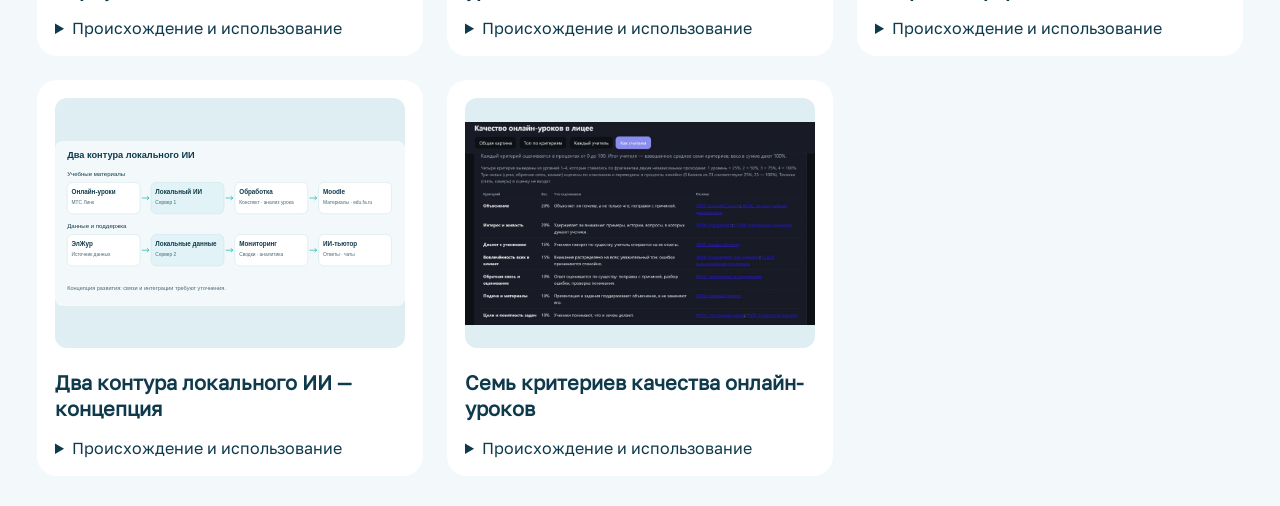
==== commit 2c99a823: "Опубликовать 34 слайда со свежими уроками, LED, студией и контуром ИИ. Живые уроки английского и про" ====
--- a/gallery.html
+++ b/gallery.html
@@ -1 +1 @@
-<!doctype html><html lang="ru"><head><meta charset="utf-8"><meta name="viewport" content="width=device-width,initial-scale=1"><title>Материалы презентации · Лицей Финуниверситета</title><style>@font-face{font-family:Golos;src:url(assets/fonts/font-01.woff)}*{box-sizing:border-box}body{margin:0;background:#f3f9fb;color:#0f3a4c;font-family:Golos,Arial,sans-serif}header,main{max-width:1250px;margin:auto;padding:30px 22px}header a{color:#13798d}h1{font-size:38px}main{display:grid;grid-template-columns:repeat(3,minmax(0,1fr));gap:24px}article{padding:18px;background:#fff;border-radius:20px;min-width:0}article>img,video{height:250px;width:100%;object-fit:contain;background:#dfeef2;border-radius:12px}h2{font-size:20px;line-height:1.3}p{font-size:15px;line-height:1.5;overflow-wrap:anywhere}summary{cursor:pointer}@media(max-width:800px){main{grid-template-columns:1fr}h1{font-size:30px}}a:focus-visible,summary:focus-visible,video:focus-visible{outline:3px solid #ff7d5c}</style></head><body><header><a href="index.html">Вернуться к презентации</a><h1>Фото, видео и концепция</h1><p>Материалы выступления. Эскизы второго корпуса отделены от документальных кадров лицея.</p></header><main><article><img loading="lazy" src="assets/brand/v2/lyceum-color.svg" alt="Логотип лицея, цветной"><h2>Логотип лицея, цветной</h2><details><summary>Происхождение и использование</summary><p>Локальный гайд «Лого_лицей6_ракета.pdf», страница 1</p><p>Векторные контуры PDF без перерисовки; прозрачный фон.</p><p>Автор/лицензия и основания публикации лиц отдельно не установлены; предоставление пользователем не заменяет сведения об авторских правах.</p></details></article><article><img loading="lazy" src="assets/brand/v2/lyceum-white.svg" alt="Логотип лицея, белый"><h2>Логотип лицея, белый</h2><details><summary>Происхождение и использование</summary><p>Локальный гайд «Лого_лицей6_ракета.pdf», страница 1</p><p>Векторные контуры PDF без перерисовки; удалена только демонстрационная подложка.</p><p>Автор/лицензия и основания публикации лиц отдельно не установлены; предоставление пользователем не заменяет сведения об авторских правах.</p></details></article><article><video controls muted playsinline preload="none" poster="assets/photos/v2/lyceum-main-poster.webp" src="assets/video/v2/lyceum-main.mp4"></video><h2>Главный проморолик лицея: вход, холл, TED, проекционная среда</h2><details><summary>Происхождение и использование</summary><p>Предоставленный файл главного проморяда lfu_promo_min.mp4 (ранее использован в версии Grok)</p><p>Фрагменты 00:00–00:03, 00:07–00:10, 00:18–00:21, 00:26–00:29; 1280×720, без звука, CRF18.</p><p>Автор/лицензия и основания публикации лиц отдельно не установлены; предоставление пользователем не заменяет сведения об авторских правах.</p></details></article><article><img loading="lazy" src="assets/photos/director-sivtsova.webp" alt="Ирина Валентиновна Сивцова"><h2>Ирина Валентиновна Сивцова</h2><details><summary>Происхождение и использование</summary><p>Фотография, предоставленная пользователем для этой презентации</p><p>Оптимизированная копия 864×1280, естественные пропорции, генеративных изменений нет.</p><p>Автор/лицензия и основания публикации лиц отдельно не установлены; предоставление пользователем не заменяет сведения об авторских правах.</p></details></article><article><img loading="lazy" src="assets/photos/learning-group.webp" alt="Лицеисты на занятии"><h2>Лицеисты на занятии</h2><details><summary>Происхождение и использование</summary><p>Архивный материал из предоставленной подборки лицея</p><p>Конкретное событие и дата съёмки отдельно не установлены.</p><p>Автор/лицензия и основания публикации лиц отдельно не установлены; предоставление пользователем не заменяет сведения об авторских правах.</p></details></article><article><img loading="lazy" src="assets/photos/v2/human-conversation.webp" alt="Разговор двух участников в TED-студии"><h2>Разговор двух участников в TED-студии</h2><details><summary>Происхождение и использование</summary><p>Предоставленный архив «Промо-ролики»</p><p>Кадр «фильм лицей ивр.mp4», 26:49,52. Личности и роли участников не устанавливаются.</p><p>Автор/лицензия и основания публикации лиц отдельно не установлены; предоставление пользователем не заменяет сведения об авторских правах.</p></details></article><article><img loading="lazy" src="assets/photos/performance.webp" alt="Выступление на сцене"><h2>Выступление на сцене</h2><details><summary>Происхождение и использование</summary><p>Архивный материал из предоставленной подборки лицея</p><p>Конкретное событие и дата съёмки отдельно не установлены.</p><p>Автор/лицензия и основания публикации лиц отдельно не установлены; предоставление пользователем не заменяет сведения об авторских правах.</p></details></article><article><img loading="lazy" src="assets/photos/language-culture.webp" alt="Языковое мероприятие"><h2>Языковое мероприятие</h2><details><summary>Происхождение и использование</summary><p>Архивный материал из предоставленной подборки лицея</p><p>Конкретное событие и дата съёмки отдельно не установлены.</p><p>Автор/лицензия и основания публикации лиц отдельно не установлены; предоставление пользователем не заменяет сведения об авторских правах.</p></details></article><article><img loading="lazy" src="assets/qr/social-engineering.svg" alt="QR-код: учебные браузерные истории выпускников"><h2>QR-код: учебные браузерные истории выпускников</h2><details><summary>Происхождение и использование</summary><p>https://www.fa.ru/school/social_vr_game/</p><p>Локально сгенерированный QR, ECC M, quiet zone 4; декодирование проверено.</p><p>Автор/лицензия и основания публикации лиц отдельно не установлены; предоставление пользователем не заменяет сведения об авторских правах.</p></details></article><article><img loading="lazy" src="assets/photos/student-dialogue.webp" alt="Лекция для лицеистов"><h2>Лекция для лицеистов</h2><details><summary>Происхождение и использование</summary><p>Архивный материал из предоставленной подборки лицея</p><p>Конкретное событие и дата съёмки отдельно не установлены.</p><p>Автор/лицензия и основания публикации лиц отдельно не установлены; предоставление пользователем не заменяет сведения об авторских правах.</p></details></article><article><img loading="lazy" src="assets/photos/group-screen.webp" alt="Лицеисты на защите проекта"><h2>Лицеисты на защите проекта</h2><details><summary>Происхождение и использование</summary><p>Архивный материал из предоставленной подборки лицея</p><p>Конкретное событие и дата съёмки отдельно не установлены.</p><p>Автор/лицензия и основания публикации лиц отдельно не установлены; предоставление пользователем не заменяет сведения об авторских правах.</p></details></article><article><img loading="lazy" src="assets/photos/promo-hall.webp" alt="Цифровая зона первого этажа"><h2>Цифровая зона первого этажа</h2><details><summary>Происхождение и использование</summary><p>Архивный материал из предоставленной подборки лицея</p><p>Конкретное событие и дата съёмки отдельно не установлены.</p><p>Автор/лицензия и основания публикации лиц отдельно не установлены; предоставление пользователем не заменяет сведения об авторских правах.</p></details></article><article><img loading="lazy" src="assets/photos/column.webp" alt="LED-столб в холле"><h2>LED-столб в холле</h2><details><summary>Происхождение и использование</summary><p>https://github.com/Altersam/LFU</p><p>Конкретное событие и дата съёмки отдельно не установлены.</p><p>Автор/лицензия и основания публикации лиц отдельно не установлены; предоставление пользователем не заменяет сведения об авторских правах.</p></details></article><article><img loading="lazy" src="assets/photos/mirror.webp" alt="Интерактивное зеркало"><h2>Интерактивное зеркало</h2><details><summary>Происхождение и использование</summary><p>https://github.com/Altersam/LFU</p><p>Конкретное событие и дата съёмки отдельно не установлены.</p><p>Автор/лицензия и основания публикации лиц отдельно не установлены; предоставление пользователем не заменяет сведения об авторских правах.</p></details></article><article><img loading="lazy" src="assets/photos/mirror-interface.webp" alt="Интерфейс интерактивного зеркала"><h2>Интерфейс интерактивного зеркала</h2><details><summary>Происхождение и использование</summary><p>https://github.com/Altersam/LFU</p><p>Кадрирование документального mirror.webp; интерфейс не перерисован.</p><p>Автор/лицензия и основания публикации лиц отдельно не установлены; предоставление пользователем не заменяет сведения об авторских правах.</p></details></article><article><video controls muted playsinline preload="none" poster="assets/photos/v2/music-poster.webp" src="assets/video/v2/music.mp4"></video><h2>Студия звукозаписи</h2><details><summary>Происхождение и использование</summary><p>Предоставленный архив «Промо-ролики»</p><p>Студия звукозаписи.MOV, 00:35–00:42; 1280×720, без звука.</p><p>Автор/лицензия и основания публикации лиц отдельно не установлены; предоставление пользователем не заменяет сведения об авторских правах.</p></details></article><article><video controls muted playsinline preload="none" poster="assets/photos/v2/ted-poster.webp" src="assets/video/v2/ted.mp4"></video><h2>TED-студия лицея</h2><details><summary>Происхождение и использование</summary><p>Предоставленный архив «Промо-ролики»</p><p>Тед.mp4, 00:03–00:10; 1920×1080, без звука. TED — локальное название пространства; статус TEDx не заявляется.</p><p>Автор/лицензия и основания публикации лиц отдельно не установлены; предоставление пользователем не заменяет сведения об авторских правах.</p></details></article><article><video controls muted playsinline preload="none" poster="assets/photos/v2/open-world-poster.webp" src="assets/video/v2/open-world.mp4"></video><h2>Проекционный урок в «Открытом мире»</h2><details><summary>Происхождение и использование</summary><p>Предоставленный архив «Промо-ролики»</p><p>VR.MOV, 00:33–00:41; проекции на стенах, без VR-шлемов.</p><p>Автор/лицензия и основания публикации лиц отдельно не установлены; предоставление пользователем не заменяет сведения об авторских правах.</p></details></article><article><video controls muted playsinline preload="none" poster="assets/photos/v2/vr-headsets-poster.webp" src="assets/video/v2/vr-headsets.mp4"></video><h2>Лицеисты в VR-шлемах</h2><details><summary>Происхождение и использование</summary><p>Предоставленный архив «Промо-ролики»</p><p>VR.MOV, 00:10–00:17; без звука.</p><p>Автор/лицензия и основания публикации лиц отдельно не установлены; предоставление пользователем не заменяет сведения об авторских правах.</p></details></article><article><img loading="lazy" src="assets/photos/biology-vr.webp" alt="Меню учебной игры Biology VR"><h2>Меню учебной игры Biology VR</h2><details><summary>Происхождение и использование</summary><p>Скриншот, предоставленный пользователем; контекст: https://altersam.github.io/Biology_VR/</p><p>Исполняемая сборка не проверялась; участие в «ВарФин» не заявляется.</p><p>Автор/лицензия и основания публикации лиц отдельно не установлены; предоставление пользователем не заменяет сведения об авторских правах.</p></details></article><article><img loading="lazy" src="assets/qr/biology-concept.svg" alt="QR-код: концептбук Biology VR"><h2>QR-код: концептбук Biology VR</h2><details><summary>Происхождение и использование</summary><p>https://altersam.github.io/Biology_VR/</p><p>Локально сгенерированный QR, ECC M, quiet zone 4; ведёт на концептбук, не на запуск игры.</p><p>Автор/лицензия и основания публикации лиц отдельно не установлены; предоставление пользователем не заменяет сведения об авторских правах.</p></details></article><article><img loading="lazy" src="assets/photos/room44.webp" alt="Аудитория 44"><h2>Аудитория 44</h2><details><summary>Происхождение и использование</summary><p>Фото аудитории 44, предоставленное пользователем</p><p>IMG_20261112_165606.jpg — общий вид.</p><p>Автор/лицензия и основания публикации лиц отдельно не установлены; предоставление пользователем не заменяет сведения об авторских правах.</p></details></article><article><video controls muted playsinline preload="none" poster="assets/photos/v2/room44-lift-poster.webp" src="assets/video/v2/room44-lift.mp4"></video><h2>Подъём мониторов в аудитории 44</h2><details><summary>Происхождение и использование</summary><p>Видео аудитории 44, предоставленное пользователем</p><p>VID_20261112_165516.mp4, 00:00–01:02, ускорено в 2,5 раза, 720×1280, без звука и без обрезки механизма.</p><p>Автор/лицензия и основания публикации лиц отдельно не установлены; предоставление пользователем не заменяет сведения об авторских правах.</p></details></article><article><video controls muted playsinline preload="none" poster="assets/photos/v2/infrastructure-full-safe-25x-poster.webp" src="assets/video/v2/infrastructure-full-safe-25x.mp4"></video><h2>Экран мониторинга локального сервера</h2><details><summary>Происхождение и использование</summary><p>Видео, предоставленное пользователем</p><p>VID_20261112_214844.mp4 целиком, ускорено в 2,5 раза, без звука; адресно закрыты строка браузера, профиль, внутренние идентификаторы учеников, заголовки карточек и ФИО преподавателей. Тезисы о LLM-обработке и ЭлЖуре — по указанию пользователя.</p><p>Автор/лицензия и основания публикации лиц отдельно не установлены; предоставление пользователем не заменяет сведения об авторских правах.</p></details></article><article><img loading="lazy" src="assets/photos/room44-orchestrator.webp" alt="Сервер-оркестратор аудитории 44"><h2>Сервер-оркестратор аудитории 44</h2><details><summary>Происхождение и использование</summary><p>Фото, предоставленное пользователем</p><p>photo_2026-10-22_17-37-36.jpg; название и место — по указанию пользователя.</p><p>Автор/лицензия и основания публикации лиц отдельно не установлены; предоставление пользователем не заменяет сведения об авторских правах.</p></details></article><article><img loading="lazy" src="assets/photos/meeting_outside.webp" alt="Коворкинг за стеклянной перегородкой"><h2>Коворкинг за стеклянной перегородкой</h2><details><summary>Происхождение и использование</summary><p>https://github.com/Altersam/LFU</p><p>Конкретное событие и дата съёмки отдельно не установлены.</p><p>Автор/лицензия и основания публикации лиц отдельно не установлены; предоставление пользователем не заменяет сведения об авторских правах.</p></details></article><article><img loading="lazy" src="assets/photos/meeting_inside.webp" alt="Переговорная зона коворкинга"><h2>Переговорная зона коворкинга</h2><details><summary>Происхождение и использование</summary><p>https://github.com/Altersam/LFU</p><p>Конкретное событие и дата съёмки отдельно не установлены.</p><p>Автор/лицензия и основания публикации лиц отдельно не установлены; предоставление пользователем не заменяет сведения об авторских правах.</p></details></article><article><img loading="lazy" src="assets/concept/facade.webp" alt="Концепция фасада второго корпуса"><h2>Концепция фасада второго корпуса</h2><details><summary>Происхождение и использование</summary><p>Предоставленная концепция «ЭСКИЗ ФУ5.pdf»</p><p>Эскиз, не фотография готового здания; страница 2.</p><p>Автор/лицензия и основания публикации лиц отдельно не установлены; предоставление пользователем не заменяет сведения об авторских правах.</p></details></article><article><img loading="lazy" src="assets/concept/hall-class.webp" alt="Концепция зала второго корпуса: урок"><h2>Концепция зала второго корпуса: урок</h2><details><summary>Происхождение и использование</summary><p>Предоставленная концепция «ЭСКИЗ ФУ5.pdf»</p><p>Эскиз, страница 8.</p><p>Автор/лицензия и основания публикации лиц отдельно не установлены; предоставление пользователем не заменяет сведения об авторских правах.</p></details></article><article><img loading="lazy" src="assets/concept/hall-open.webp" alt="Концепция зала второго корпуса: открытый формат"><h2>Концепция зала второго корпуса: открытый формат</h2><details><summary>Происхождение и использование</summary><p>Предоставленная концепция «ЭСКИЗ ФУ5.pdf»</p><p>Эскиз, страница 8.</p><p>Автор/лицензия и основания публикации лиц отдельно не установлены; предоставление пользователем не заменяет сведения об авторских правах.</p></details></article></main></body></html>
+<!doctype html><html lang="ru"><head><meta charset="utf-8"><meta name="viewport" content="width=device-width,initial-scale=1"><title>Материалы презентации · Лицей Финуниверситета</title><style>@font-face{font-family:Golos;src:url(assets/fonts/font-01.woff)}*{box-sizing:border-box}body{margin:0;background:#f3f9fb;color:#0f3a4c;font-family:Golos,Arial,sans-serif}header,main{max-width:1250px;margin:auto;padding:30px 22px}header a{color:#13798d}h1{font-size:38px}main{display:grid;grid-template-columns:repeat(3,minmax(0,1fr));gap:24px}article{padding:18px;background:#fff;border-radius:20px;min-width:0}article>img,video{height:250px;width:100%;object-fit:contain;background:#dfeef2;border-radius:12px}h2{font-size:20px;line-height:1.3}p{font-size:15px;line-height:1.5;overflow-wrap:anywhere}summary{cursor:pointer}@media(max-width:800px){main{grid-template-columns:1fr}h1{font-size:30px}}a:focus-visible,summary:focus-visible,video:focus-visible{outline:3px solid #ff7d5c}</style></head><body><header><a href="index.html">Вернуться к презентации</a><h1>Фото, видео и концепция</h1><p>Материалы выступления. Эскизы второго корпуса отделены от документальных кадров лицея.</p></header><main><article><img loading="lazy" src="assets/brand/v2/lyceum-color.svg" alt="Логотип лицея, цветной"><h2>Логотип лицея, цветной</h2><details><summary>Происхождение и использование</summary><p>Локальный гайд «Лого_лицей6_ракета.pdf», страница 1</p><p>Векторные контуры PDF без перерисовки; прозрачный фон.</p><p>Автор/лицензия и основания публикации лиц отдельно не установлены; предоставление пользователем не заменяет сведения об авторских правах.</p></details></article><article><img loading="lazy" src="assets/brand/v2/lyceum-white.svg" alt="Логотип лицея, белый"><h2>Логотип лицея, белый</h2><details><summary>Происхождение и использование</summary><p>Локальный гайд «Лого_лицей6_ракета.pdf», страница 1</p><p>Векторные контуры PDF без перерисовки; удалена только демонстрационная подложка.</p><p>Автор/лицензия и основания публикации лиц отдельно не установлены; предоставление пользователем не заменяет сведения об авторских правах.</p></details></article><article><video controls muted playsinline preload="none" poster="assets/photos/v2/lyceum-main-poster.webp" src="assets/video/v2/lyceum-main.mp4"></video><h2>Главный проморолик лицея: вход, холл, TED, проекционная среда</h2><details><summary>Происхождение и использование</summary><p>Предоставленный файл главного проморяда lfu_promo_min.mp4 (ранее использован в версии Grok)</p><p>Фрагменты 00:00–00:03, 00:07–00:10, 00:18–00:21, 00:26–00:29; 1280×720, без звука, CRF18.</p><p>Автор/лицензия и основания публикации лиц отдельно не установлены; предоставление пользователем не заменяет сведения об авторских правах.</p></details></article><article><img loading="lazy" src="assets/photos/director-sivtsova.webp" alt="Ирина Валентиновна Сивцова"><h2>Ирина Валентиновна Сивцова</h2><details><summary>Происхождение и использование</summary><p>Фотография, предоставленная пользователем для этой презентации</p><p>Оптимизированная копия 864×1280, естественные пропорции, генеративных изменений нет.</p><p>Автор/лицензия и основания публикации лиц отдельно не установлены; предоставление пользователем не заменяет сведения об авторских правах.</p></details></article><article><img loading="lazy" src="assets/photos/learning-group.webp" alt="Лицеисты на занятии"><h2>Лицеисты на занятии</h2><details><summary>Происхождение и использование</summary><p>Архивный материал из предоставленной подборки лицея</p><p>Конкретное событие и дата съёмки отдельно не установлены.</p><p>Автор/лицензия и основания публикации лиц отдельно не установлены; предоставление пользователем не заменяет сведения об авторских правах.</p></details></article><article><img loading="lazy" src="assets/photos/v2/human-conversation.webp" alt="Разговор двух участников в TED-студии"><h2>Разговор двух участников в TED-студии</h2><details><summary>Происхождение и использование</summary><p>Предоставленный архив «Промо-ролики»</p><p>Кадр «фильм лицей ивр.mp4», 26:49,52. Личности и роли участников не устанавливаются.</p><p>Автор/лицензия и основания публикации лиц отдельно не установлены; предоставление пользователем не заменяет сведения об авторских правах.</p></details></article><article><img loading="lazy" src="assets/photos/performance.webp" alt="Выступление на сцене"><h2>Выступление на сцене</h2><details><summary>Происхождение и использование</summary><p>Архивный материал из предоставленной подборки лицея</p><p>Конкретное событие и дата съёмки отдельно не установлены.</p><p>Автор/лицензия и основания публикации лиц отдельно не установлены; предоставление пользователем не заменяет сведения об авторских правах.</p></details></article><article><img loading="lazy" src="assets/photos/language-culture.webp" alt="Языковое мероприятие"><h2>Языковое мероприятие</h2><details><summary>Происхождение и использование</summary><p>Архивный материал из предоставленной подборки лицея</p><p>Конкретное событие и дата съёмки отдельно не установлены.</p><p>Автор/лицензия и основания публикации лиц отдельно не установлены; предоставление пользователем не заменяет сведения об авторских правах.</p></details></article><article><video controls muted playsinline preload="none" poster="assets/photos/v3/live-business-english-poster.webp" src="assets/video/v3/live-business-english.mp4"></video><h2>Деловой английский: планшеты, педагог и обсуждение</h2><details><summary>Происхождение и использование</summary><p>Видео предоставлено пользователем 13.11.2026: Деловой английский.mp4</p><p>Фрагмент 2.6–14.6 с; H264 libx264 medium CRF18 yuv420p faststart; no audio; original size and rate</p><p>Автор/лицензия и основания публикации лиц отдельно не установлены; предоставление пользователем не заменяет сведения об авторских правах.</p></details></article><article><video controls muted playsinline preload="none" poster="assets/photos/v3/live-programming-poster.webp" src="assets/video/v3/live-programming.mp4"></video><h2>Программирование: объяснение у интерактивной доски, работа за ПК</h2><details><summary>Происхождение и использование</summary><p>Видео предоставлено пользователем 13.11.2026: 3 D моделирование и программирование.mp4</p><p>Фрагмент 0.5–14.5 с; H264 libx264 medium CRF18 yuv420p faststart; no audio; original size and rate</p><p>Автор/лицензия и основания публикации лиц отдельно не установлены; предоставление пользователем не заменяет сведения об авторских правах.</p></details></article><article><img loading="lazy" src="assets/qr/social-engineering.svg" alt="QR-код: учебные браузерные истории выпускников"><h2>QR-код: учебные браузерные истории выпускников</h2><details><summary>Происхождение и использование</summary><p>https://www.fa.ru/school/social_vr_game/</p><p>Локально сгенерированный QR, ECC M, quiet zone 4; декодирование проверено.</p><p>Автор/лицензия и основания публикации лиц отдельно не установлены; предоставление пользователем не заменяет сведения об авторских правах.</p></details></article><article><img loading="lazy" src="assets/photos/student-dialogue.webp" alt="Лекция для лицеистов"><h2>Лекция для лицеистов</h2><details><summary>Происхождение и использование</summary><p>Архивный материал из предоставленной подборки лицея</p><p>Конкретное событие и дата съёмки отдельно не установлены.</p><p>Автор/лицензия и основания публикации лиц отдельно не установлены; предоставление пользователем не заменяет сведения об авторских правах.</p></details></article><article><img loading="lazy" src="assets/photos/group-screen.webp" alt="Лицеисты на защите проекта"><h2>Лицеисты на защите проекта</h2><details><summary>Происхождение и использование</summary><p>Архивный материал из предоставленной подборки лицея</p><p>Конкретное событие и дата съёмки отдельно не установлены.</p><p>Автор/лицензия и основания публикации лиц отдельно не установлены; предоставление пользователем не заменяет сведения об авторских правах.</p></details></article><article><video controls muted playsinline preload="none" poster="assets/photos/v3/hall-led-poster.webp" src="assets/video/v3/hall-led.mp4"></video><h2>LED-столбы: фотографии, исторический контент, достижения</h2><details><summary>Происхождение и использование</summary><p>Видео предоставлено пользователем 13.11.2026: Холл.mp4</p><p>Фрагмент 9.1–17.1 с; H264 libx264 medium CRF18 yuv420p faststart; no audio; original size and rate</p><p>Автор/лицензия и основания публикации лиц отдельно не установлены; предоставление пользователем не заменяет сведения об авторских правах.</p></details></article><article><img loading="lazy" src="assets/photos/column.webp" alt="LED-столб в холле"><h2>LED-столб в холле</h2><details><summary>Происхождение и использование</summary><p>https://github.com/Altersam/LFU</p><p>Конкретное событие и дата съёмки отдельно не установлены.</p><p>Автор/лицензия и основания публикации лиц отдельно не установлены; предоставление пользователем не заменяет сведения об авторских правах.</p></details></article><article><img loading="lazy" src="assets/photos/mirror.webp" alt="Интерактивное зеркало"><h2>Интерактивное зеркало</h2><details><summary>Происхождение и использование</summary><p>https://github.com/Altersam/LFU</p><p>Конкретное событие и дата съёмки отдельно не установлены.</p><p>Автор/лицензия и основания публикации лиц отдельно не установлены; предоставление пользователем не заменяет сведения об авторских правах.</p></details></article><article><img loading="lazy" src="assets/photos/mirror-interface.webp" alt="Интерфейс интерактивного зеркала"><h2>Интерфейс интерактивного зеркала</h2><details><summary>Происхождение и использование</summary><p>https://github.com/Altersam/LFU</p><p>Кадрирование документального mirror.webp; интерфейс не перерисован.</p><p>Автор/лицензия и основания публикации лиц отдельно не установлены; предоставление пользователем не заменяет сведения об авторских правах.</p></details></article><article><video controls muted playsinline preload="none" poster="assets/photos/v3/studio-equipment-poster.webp" src="assets/video/v3/studio-equipment.mp4"></video><h2>Студия: пульт, инструменты, микрофон, ударная установка</h2><details><summary>Происхождение и использование</summary><p>Видео предоставлено пользователем 13.11.2026: Студия звукозаписи.mp4</p><p>Фрагмент 2–15.4 с; H264 libx264 medium CRF18 yuv420p faststart; no audio; original size and rate</p><p>Автор/лицензия и основания публикации лиц отдельно не установлены; предоставление пользователем не заменяет сведения об авторских правах.</p></details></article><article><video controls muted playsinline preload="none" poster="assets/photos/v2/ted-poster.webp" src="assets/video/v2/ted.mp4"></video><h2>TED-студия лицея</h2><details><summary>Происхождение и использование</summary><p>Предоставленный архив «Промо-ролики»</p><p>Тед.mp4, 00:03–00:10; 1920×1080, без звука. TED — локальное название пространства; статус TEDx не заявляется.</p><p>Автор/лицензия и основания публикации лиц отдельно не установлены; предоставление пользователем не заменяет сведения об авторских правах.</p></details></article><article><video controls muted playsinline preload="none" poster="assets/photos/v2/open-world-poster.webp" src="assets/video/v2/open-world.mp4"></video><h2>Проекционный урок в «Открытом мире»</h2><details><summary>Происхождение и использование</summary><p>Предоставленный архив «Промо-ролики»</p><p>VR.MOV, 00:33–00:41; проекции на стенах, без VR-шлемов.</p><p>Автор/лицензия и основания публикации лиц отдельно не установлены; предоставление пользователем не заменяет сведения об авторских правах.</p></details></article><article><video controls muted playsinline preload="none" poster="assets/photos/v2/vr-headsets-poster.webp" src="assets/video/v2/vr-headsets.mp4"></video><h2>Лицеисты в VR-шлемах</h2><details><summary>Происхождение и использование</summary><p>Предоставленный архив «Промо-ролики»</p><p>VR.MOV, 00:10–00:17; без звука.</p><p>Автор/лицензия и основания публикации лиц отдельно не установлены; предоставление пользователем не заменяет сведения об авторских правах.</p></details></article><article><img loading="lazy" src="assets/photos/biology-vr.webp" alt="Меню учебной игры Biology VR"><h2>Меню учебной игры Biology VR</h2><details><summary>Происхождение и использование</summary><p>Скриншот, предоставленный пользователем; контекст: https://altersam.github.io/Biology_VR/</p><p>Исполняемая сборка не проверялась; участие в «ВарФин» не заявляется.</p><p>Автор/лицензия и основания публикации лиц отдельно не установлены; предоставление пользователем не заменяет сведения об авторских правах.</p></details></article><article><img loading="lazy" src="assets/qr/biology-concept.svg" alt="QR-код: концептбук Biology VR"><h2>QR-код: концептбук Biology VR</h2><details><summary>Происхождение и использование</summary><p>https://altersam.github.io/Biology_VR/</p><p>Локально сгенерированный QR, ECC M, quiet zone 4; ведёт на концептбук, не на запуск игры.</p><p>Автор/лицензия и основания публикации лиц отдельно не установлены; предоставление пользователем не заменяет сведения об авторских правах.</p></details></article><article><img loading="lazy" src="assets/photos/room44.webp" alt="Аудитория 44"><h2>Аудитория 44</h2><details><summary>Происхождение и использование</summary><p>Фото аудитории 44, предоставленное пользователем</p><p>IMG_20261112_165606.jpg — общий вид.</p><p>Автор/лицензия и основания публикации лиц отдельно не установлены; предоставление пользователем не заменяет сведения об авторских правах.</p></details></article><article><video controls muted playsinline preload="none" poster="assets/photos/v2/room44-lift-poster.webp" src="assets/video/v2/room44-lift.mp4"></video><h2>Подъём мониторов в аудитории 44</h2><details><summary>Происхождение и использование</summary><p>Видео аудитории 44, предоставленное пользователем</p><p>VID_20261112_165516.mp4, 00:00–01:02, ускорено в 2,5 раза, 720×1280, без звука и без обрезки механизма.</p><p>Автор/лицензия и основания публикации лиц отдельно не установлены; предоставление пользователем не заменяет сведения об авторских правах.</p></details></article><article><img loading="lazy" src="assets/photos/room44-orchestrator.webp" alt="Сервер-оркестратор аудитории 44"><h2>Сервер-оркестратор аудитории 44</h2><details><summary>Происхождение и использование</summary><p>Фото, предоставленное пользователем</p><p>photo_2026-10-22_17-37-36.jpg; название и место — по указанию пользователя.</p><p>Автор/лицензия и основания публикации лиц отдельно не установлены; предоставление пользователем не заменяет сведения об авторских правах.</p></details></article><article><img loading="lazy" src="assets/photos/v3/online-quality-profile.webp" alt="Пример профиля качества онлайн-урока без ФИО"><h2>Пример профиля качества онлайн-урока без ФИО</h2><details><summary>Происхождение и использование</summary><p>Предоставлено пользователем: IMG_20261113_145646.jpg</p><p>Пример интерфейса, не средняя статистика лицея и не объективный кадровый вердикт; на desktop показан фрагмент, полный профиль в галерее.</p><p>Автор/лицензия и основания публикации лиц отдельно не установлены; предоставление пользователем не заменяет сведения об авторских правах.</p></details></article><article><video controls muted playsinline preload="none" poster="assets/photos/v3/ai-tutor-monitoring-safe-poster.webp" src="assets/video/v3/ai-tutor-monitoring-safe.mp4"></video><h2>ИИ-тьютор: мониторинги и готовые ответы чата</h2><details><summary>Происхождение и использование</summary><p>Запись пользователя 2026-11-13 14-44-37.mkv</p><p>Без звука; чувствительные области скрыты. Не показывает ввод запроса и генерацию. Детали масок и монтажа: research/fresh-media.md.</p><p>Автор/лицензия и основания публикации лиц отдельно не установлены; предоставление пользователем не заменяет сведения об авторских правах.</p></details></article><article><img loading="lazy" src="assets/photos/meeting_outside.webp" alt="Коворкинг за стеклянной перегородкой"><h2>Коворкинг за стеклянной перегородкой</h2><details><summary>Происхождение и использование</summary><p>https://github.com/Altersam/LFU</p><p>Конкретное событие и дата съёмки отдельно не установлены.</p><p>Автор/лицензия и основания публикации лиц отдельно не установлены; предоставление пользователем не заменяет сведения об авторских правах.</p></details></article><article><img loading="lazy" src="assets/photos/meeting_inside.webp" alt="Переговорная зона коворкинга"><h2>Переговорная зона коворкинга</h2><details><summary>Происхождение и использование</summary><p>https://github.com/Altersam/LFU</p><p>Конкретное событие и дата съёмки отдельно не установлены.</p><p>Автор/лицензия и основания публикации лиц отдельно не установлены; предоставление пользователем не заменяет сведения об авторских правах.</p></details></article><article><img loading="lazy" src="assets/concept/facade.webp" alt="Концепция фасада второго корпуса"><h2>Концепция фасада второго корпуса</h2><details><summary>Происхождение и использование</summary><p>Предоставленная концепция «ЭСКИЗ ФУ5.pdf»</p><p>Эскиз, не фотография готового здания; страница 2.</p><p>Автор/лицензия и основания публикации лиц отдельно не установлены; предоставление пользователем не заменяет сведения об авторских правах.</p></details></article><article><img loading="lazy" src="assets/concept/hall-class.webp" alt="Концепция зала второго корпуса: урок"><h2>Концепция зала второго корпуса: урок</h2><details><summary>Происхождение и использование</summary><p>Предоставленная концепция «ЭСКИЗ ФУ5.pdf»</p><p>Эскиз, страница 8.</p><p>Автор/лицензия и основания публикации лиц отдельно не установлены; предоставление пользователем не заменяет сведения об авторских правах.</p></details></article><article><img loading="lazy" src="assets/concept/hall-open.webp" alt="Концепция зала второго корпуса: открытый формат"><h2>Концепция зала второго корпуса: открытый формат</h2><details><summary>Происхождение и использование</summary><p>Предоставленная концепция «ЭСКИЗ ФУ5.pdf»</p><p>Эскиз, страница 8.</p><p>Автор/лицензия и основания публикации лиц отдельно не установлены; предоставление пользователем не заменяет сведения об авторских правах.</p></details></article><article><img loading="lazy" src="assets/diagrams/ai-two-contours.svg" alt="Два контура локального ИИ — концепция"><h2>Два контура локального ИИ — концепция</h2><details><summary>Происхождение и использование</summary><p>architecture_ai_tutor.md, SVG и PNG пользователя от 13.11.2026</p><p>Перерисовано кодом в визуальной системе презентации; предполагаемые связи, API и расписания не утверждаются.</p><p>Автор/лицензия и основания публикации лиц отдельно не установлены; предоставление пользователем не заменяет сведения об авторских правах.</p></details></article><article><img loading="lazy" src="assets/photos/v3/online-quality-method.webp" alt="Семь критериев качества онлайн-уроков"><h2>Семь критериев качества онлайн-уроков</h2><details><summary>Происхождение и использование</summary><p>Предоставлено пользователем: IMG_20261113_145644.jpg</p><p>Реальный экран расчётной методики; ссылки TNTP/CLASS/ФГОС не проверены независимо; не доказательство точности оценки.</p><p>Автор/лицензия и основания публикации лиц отдельно не установлены; предоставление пользователем не заменяет сведения об авторских правах.</p></details></article></main></body></html>
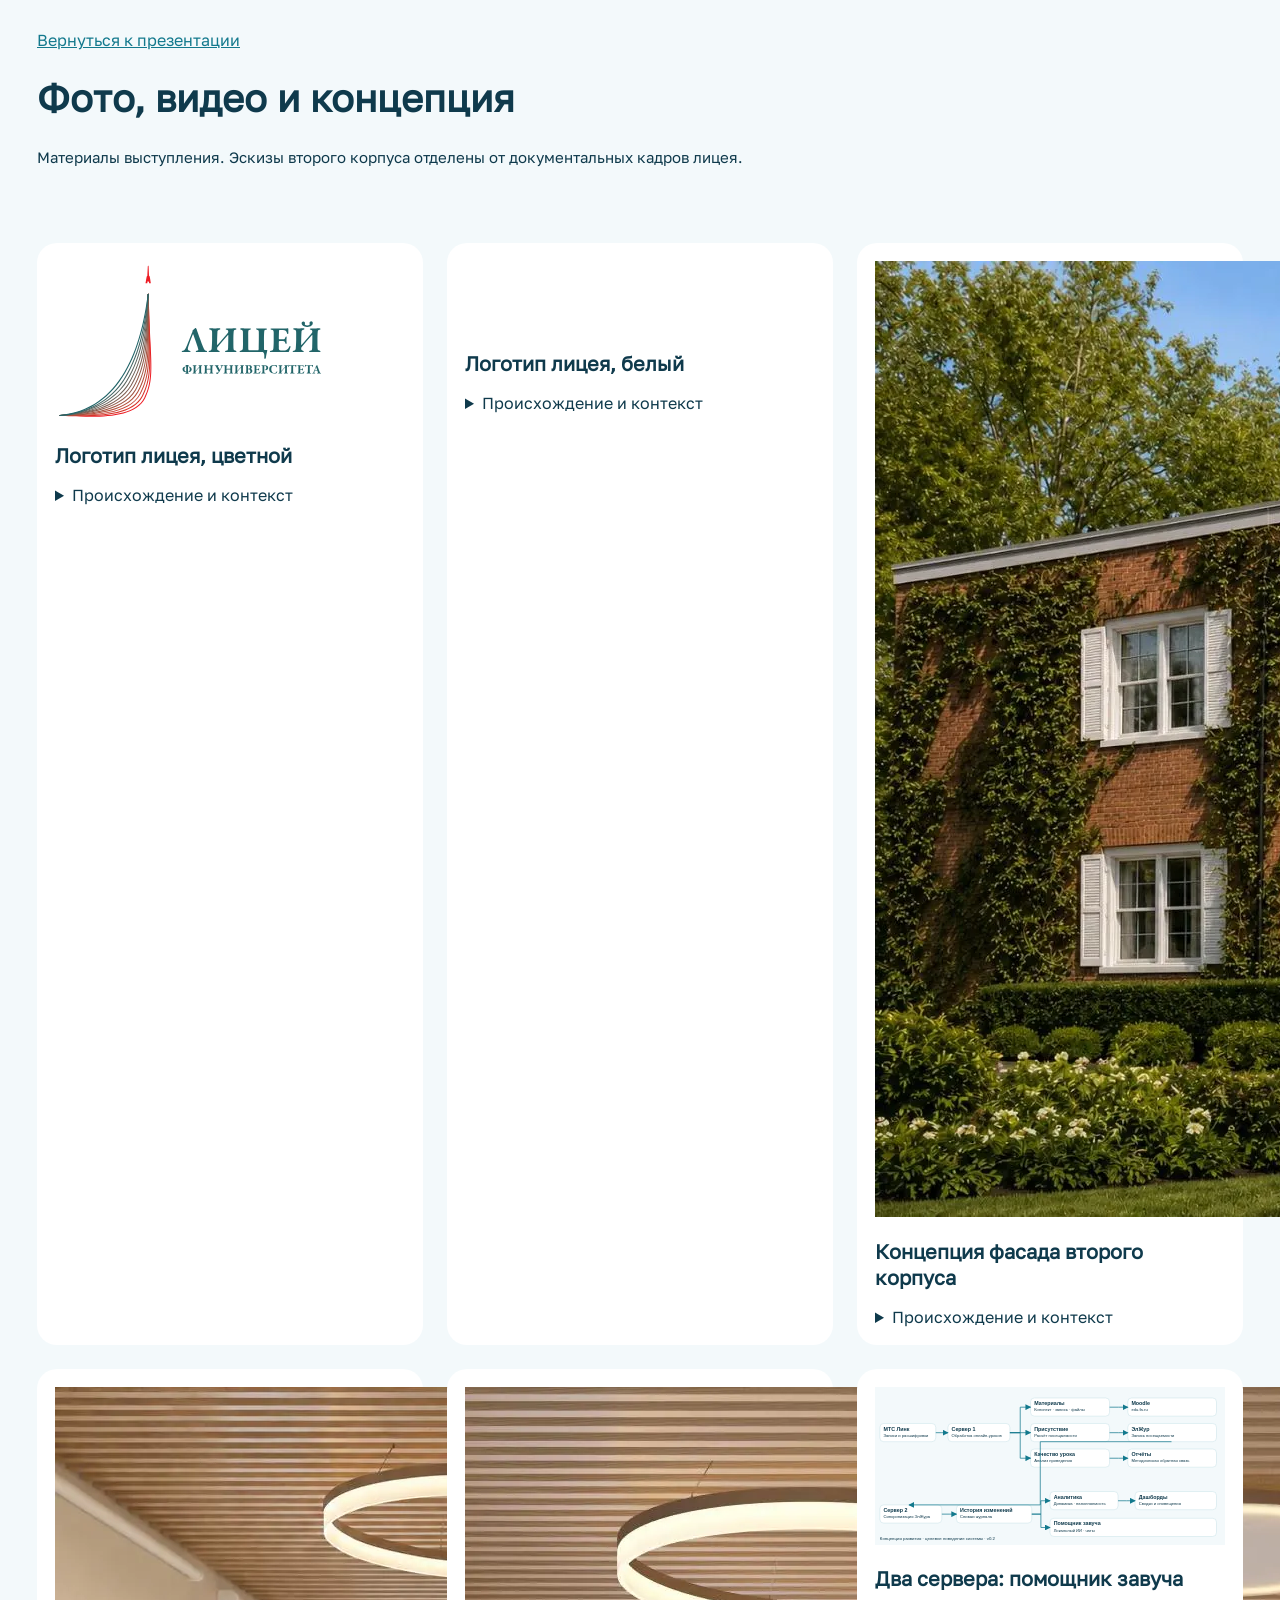
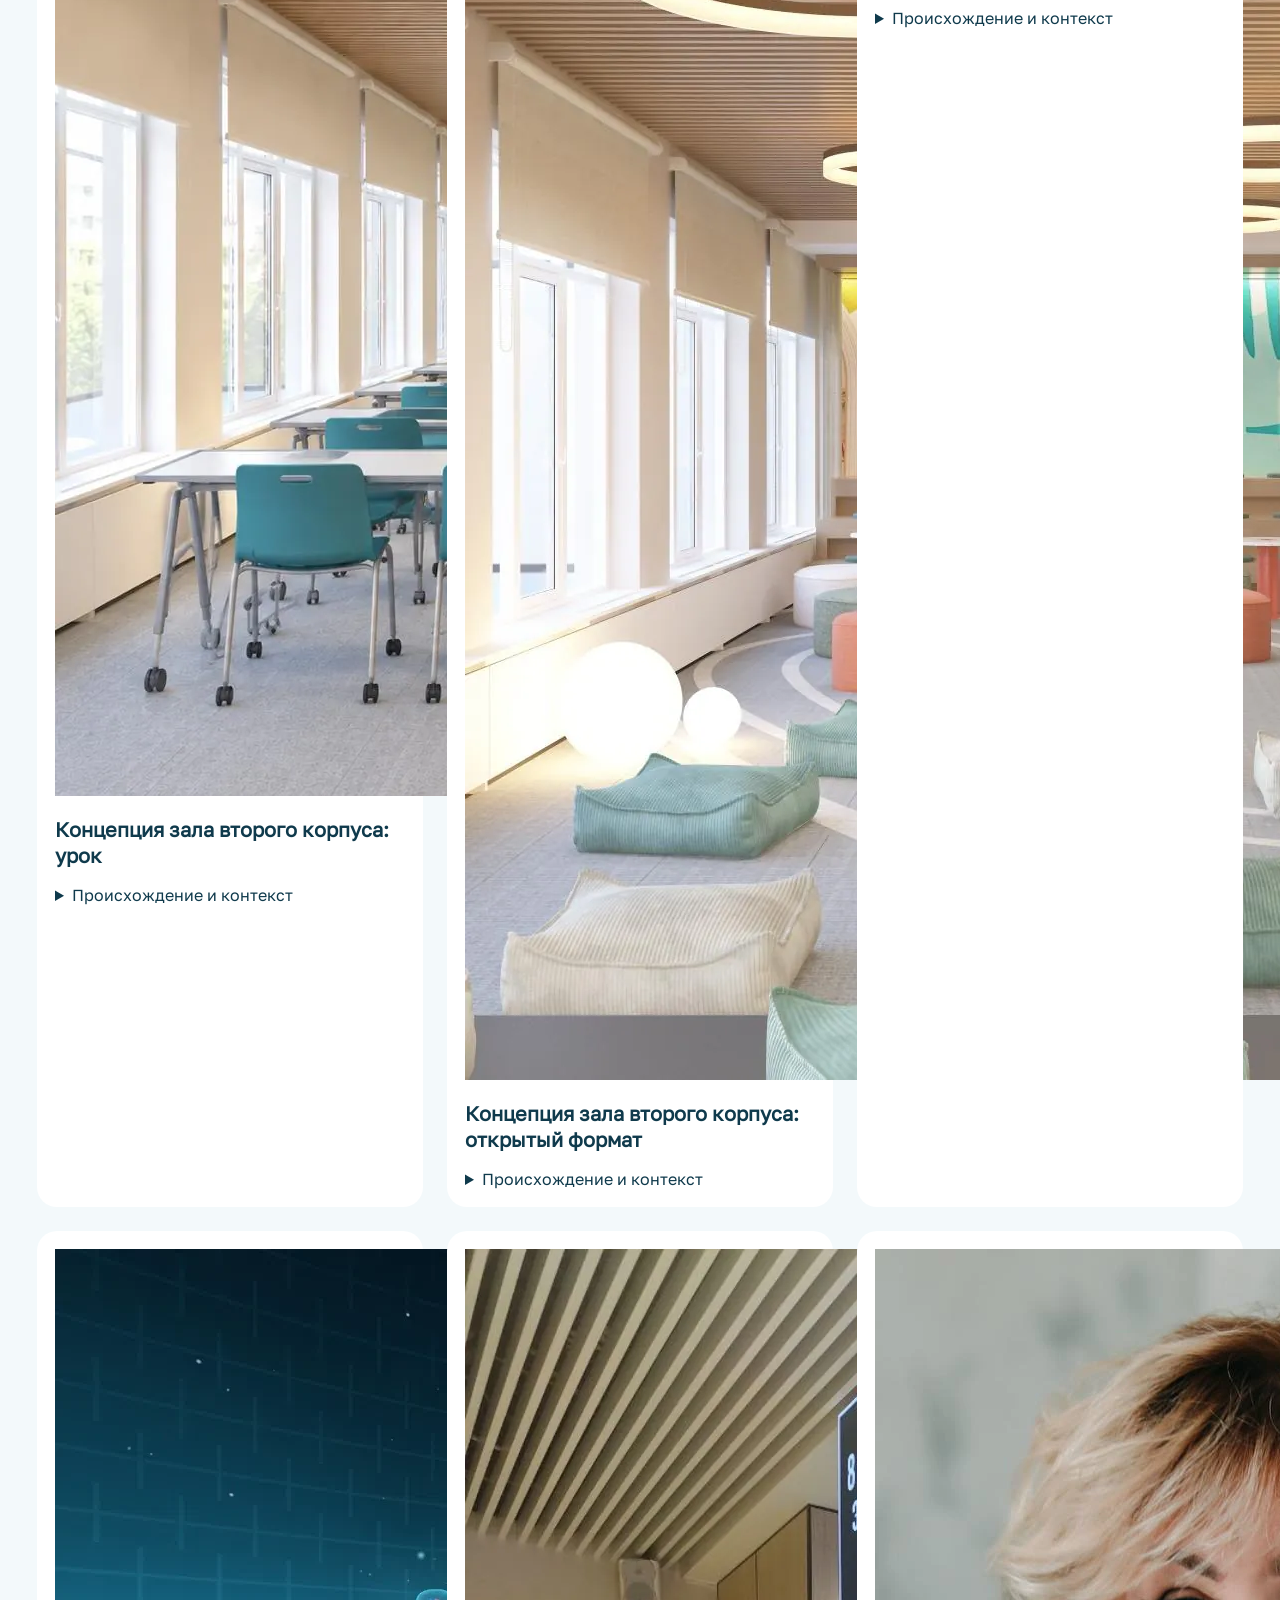
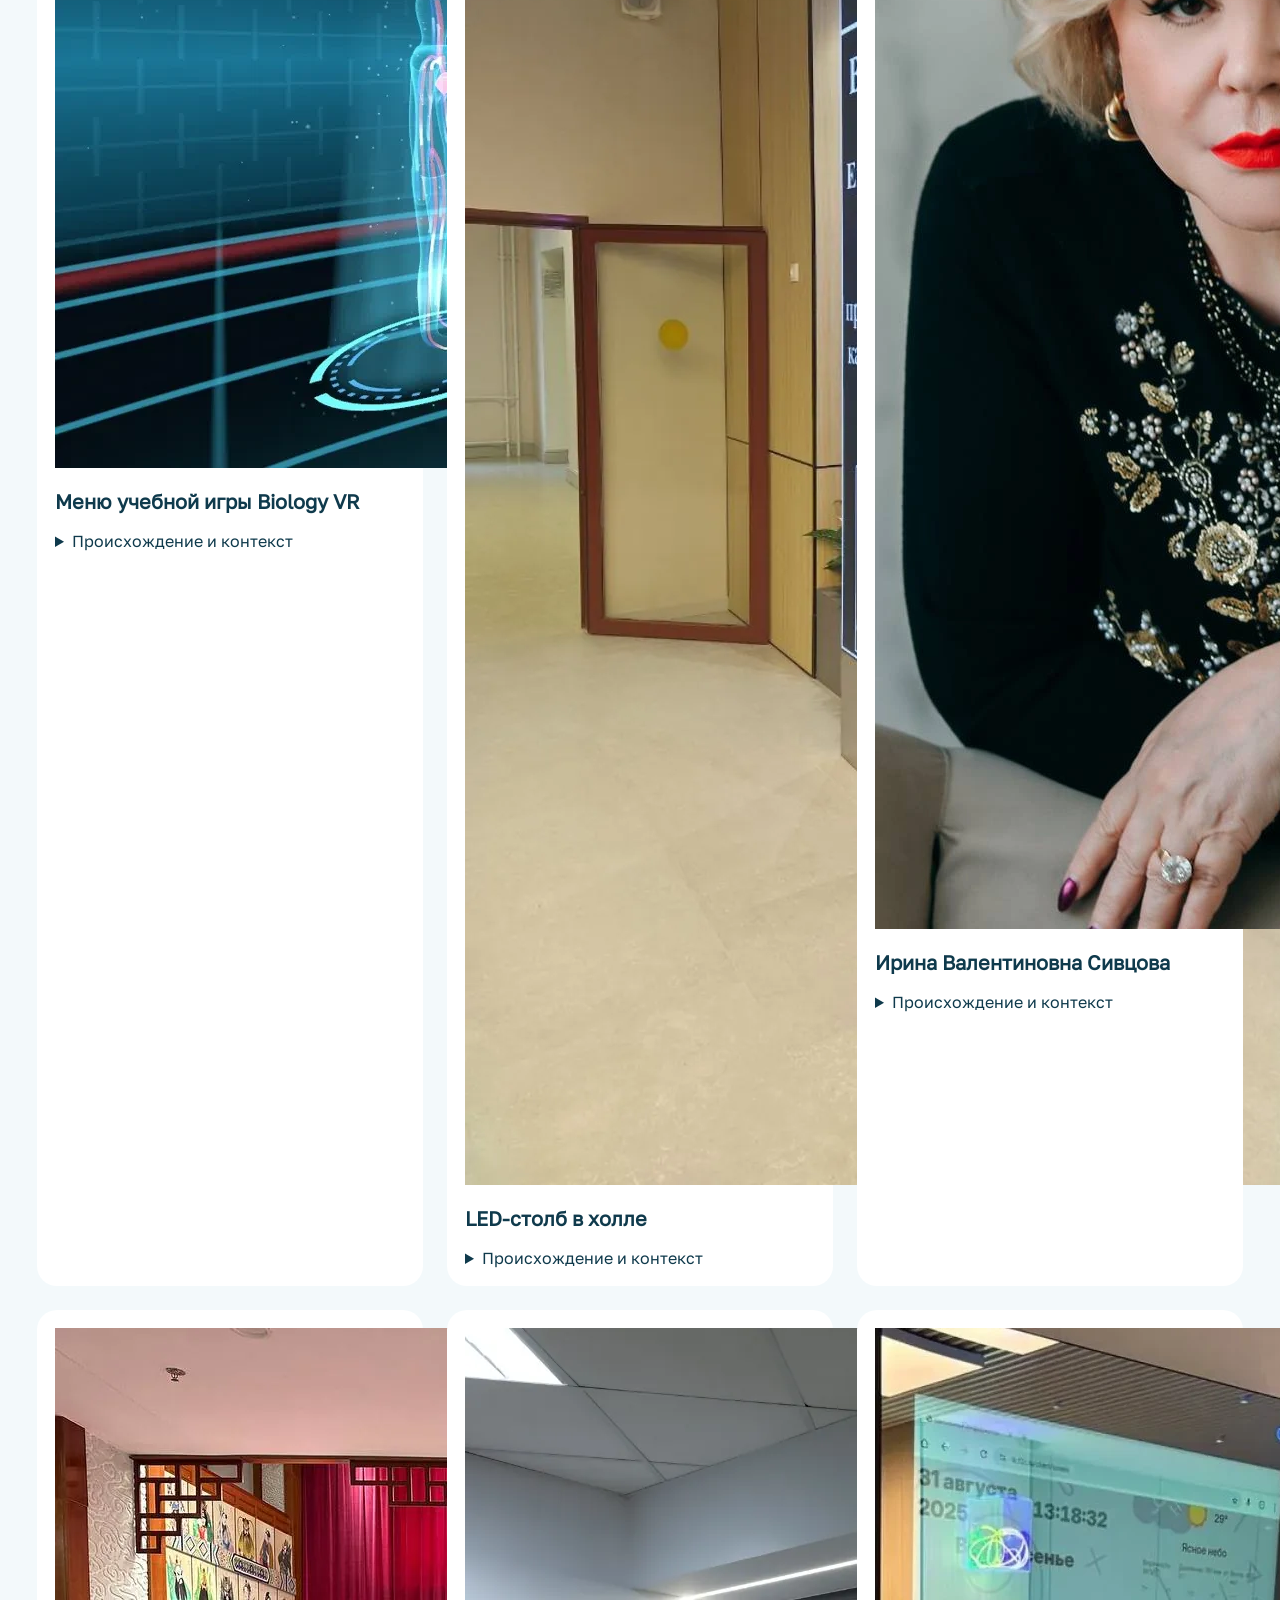
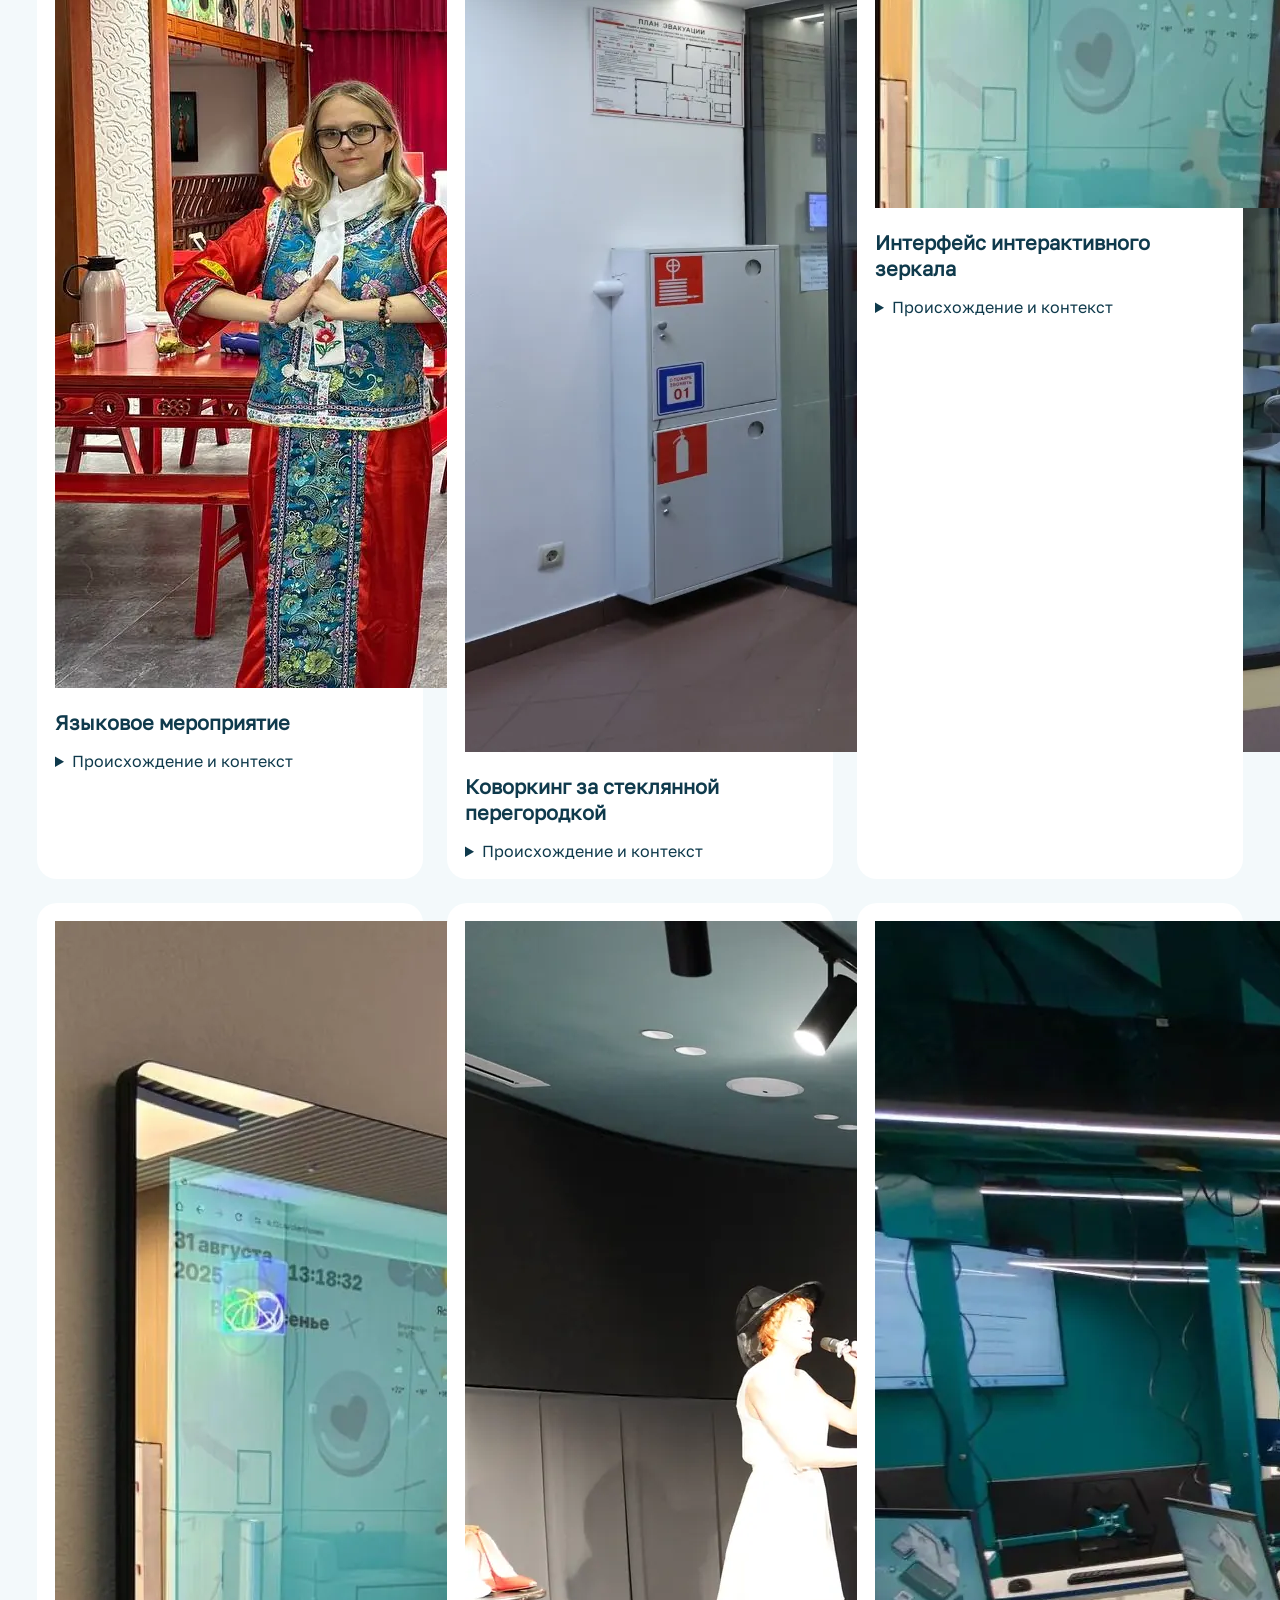
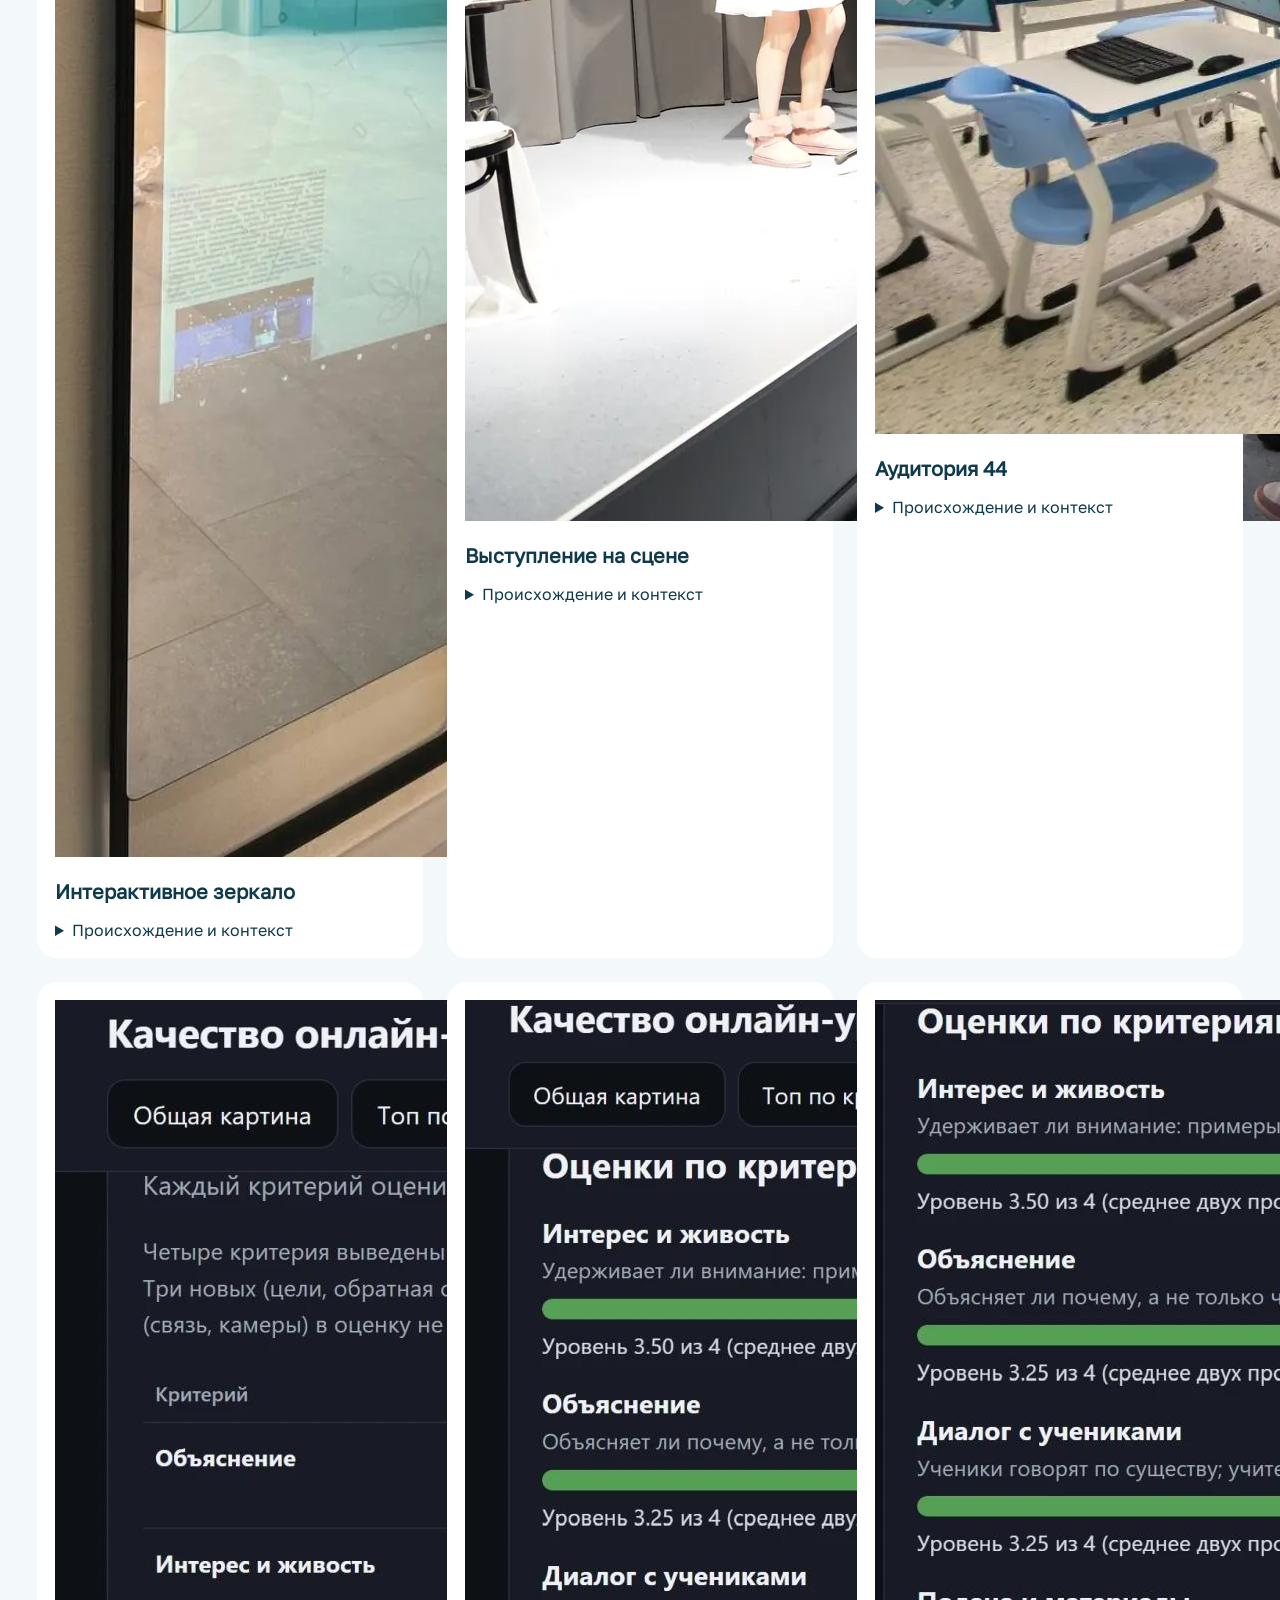
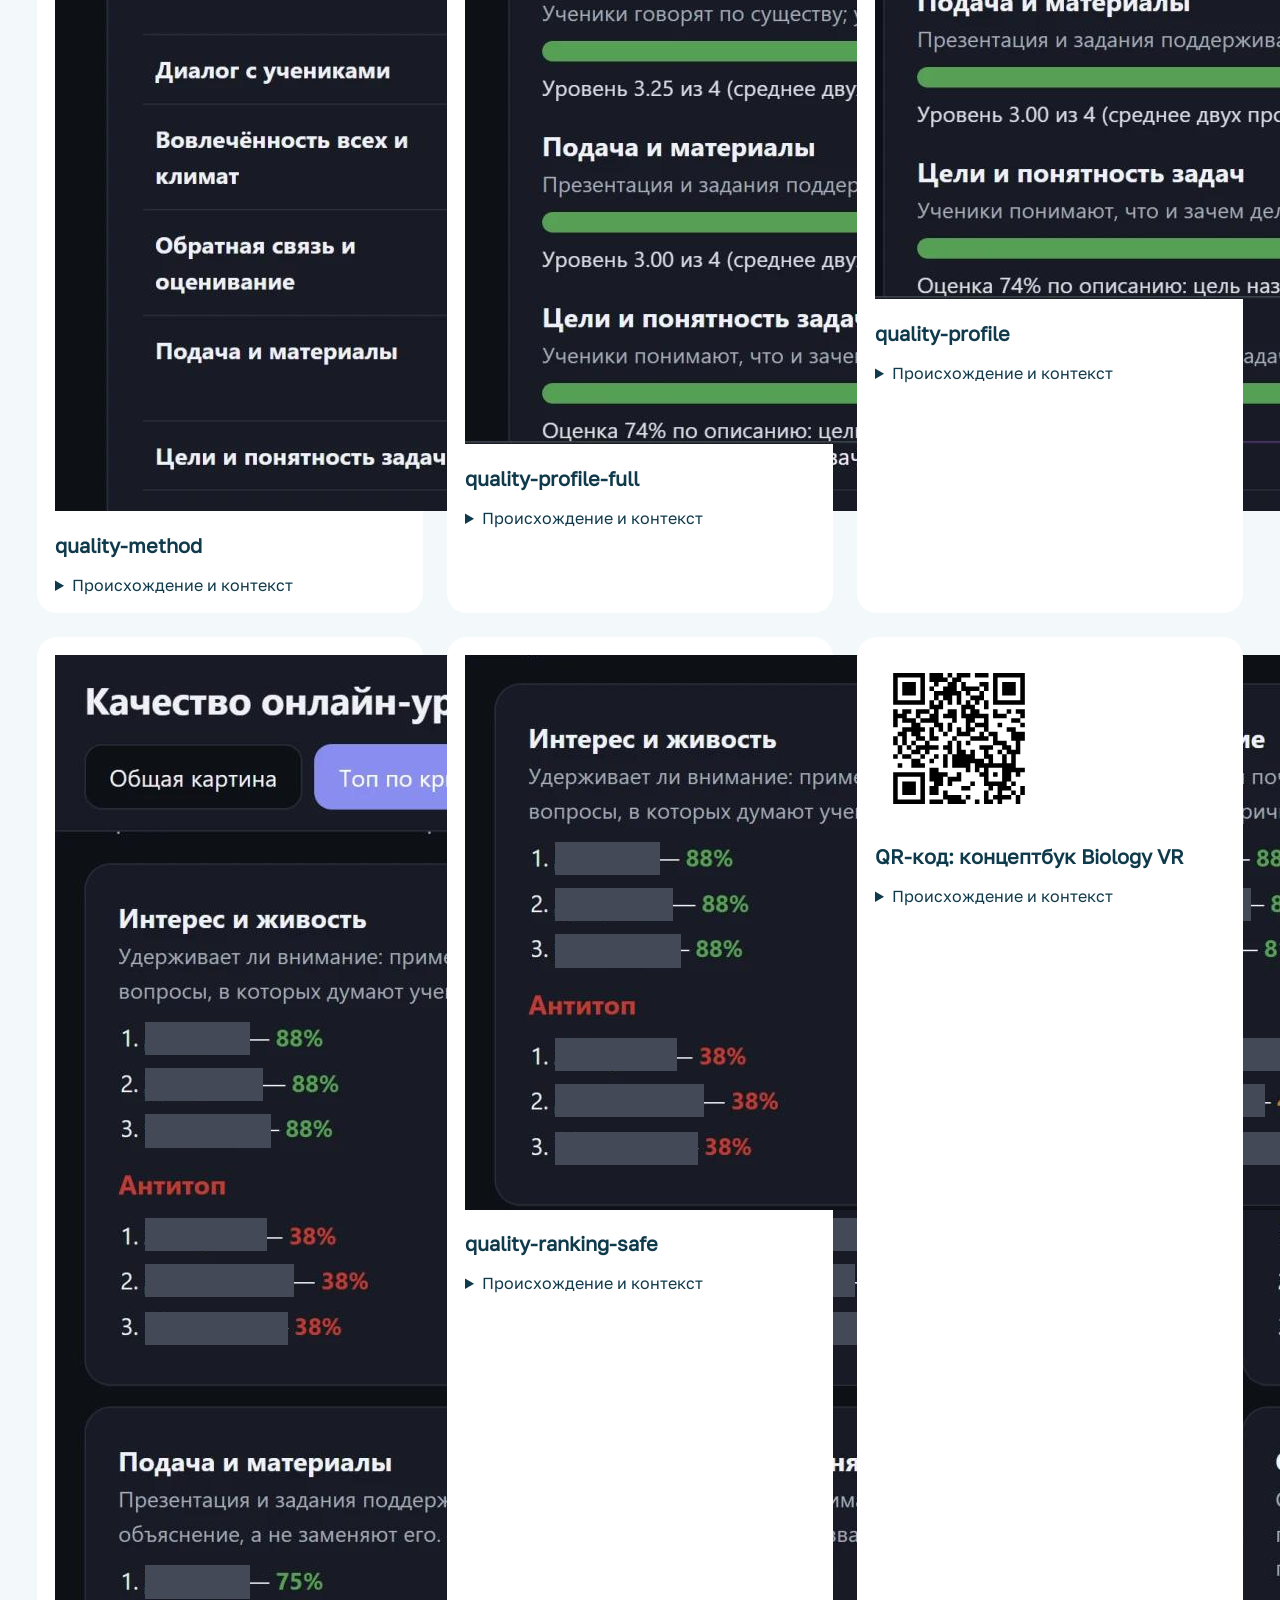
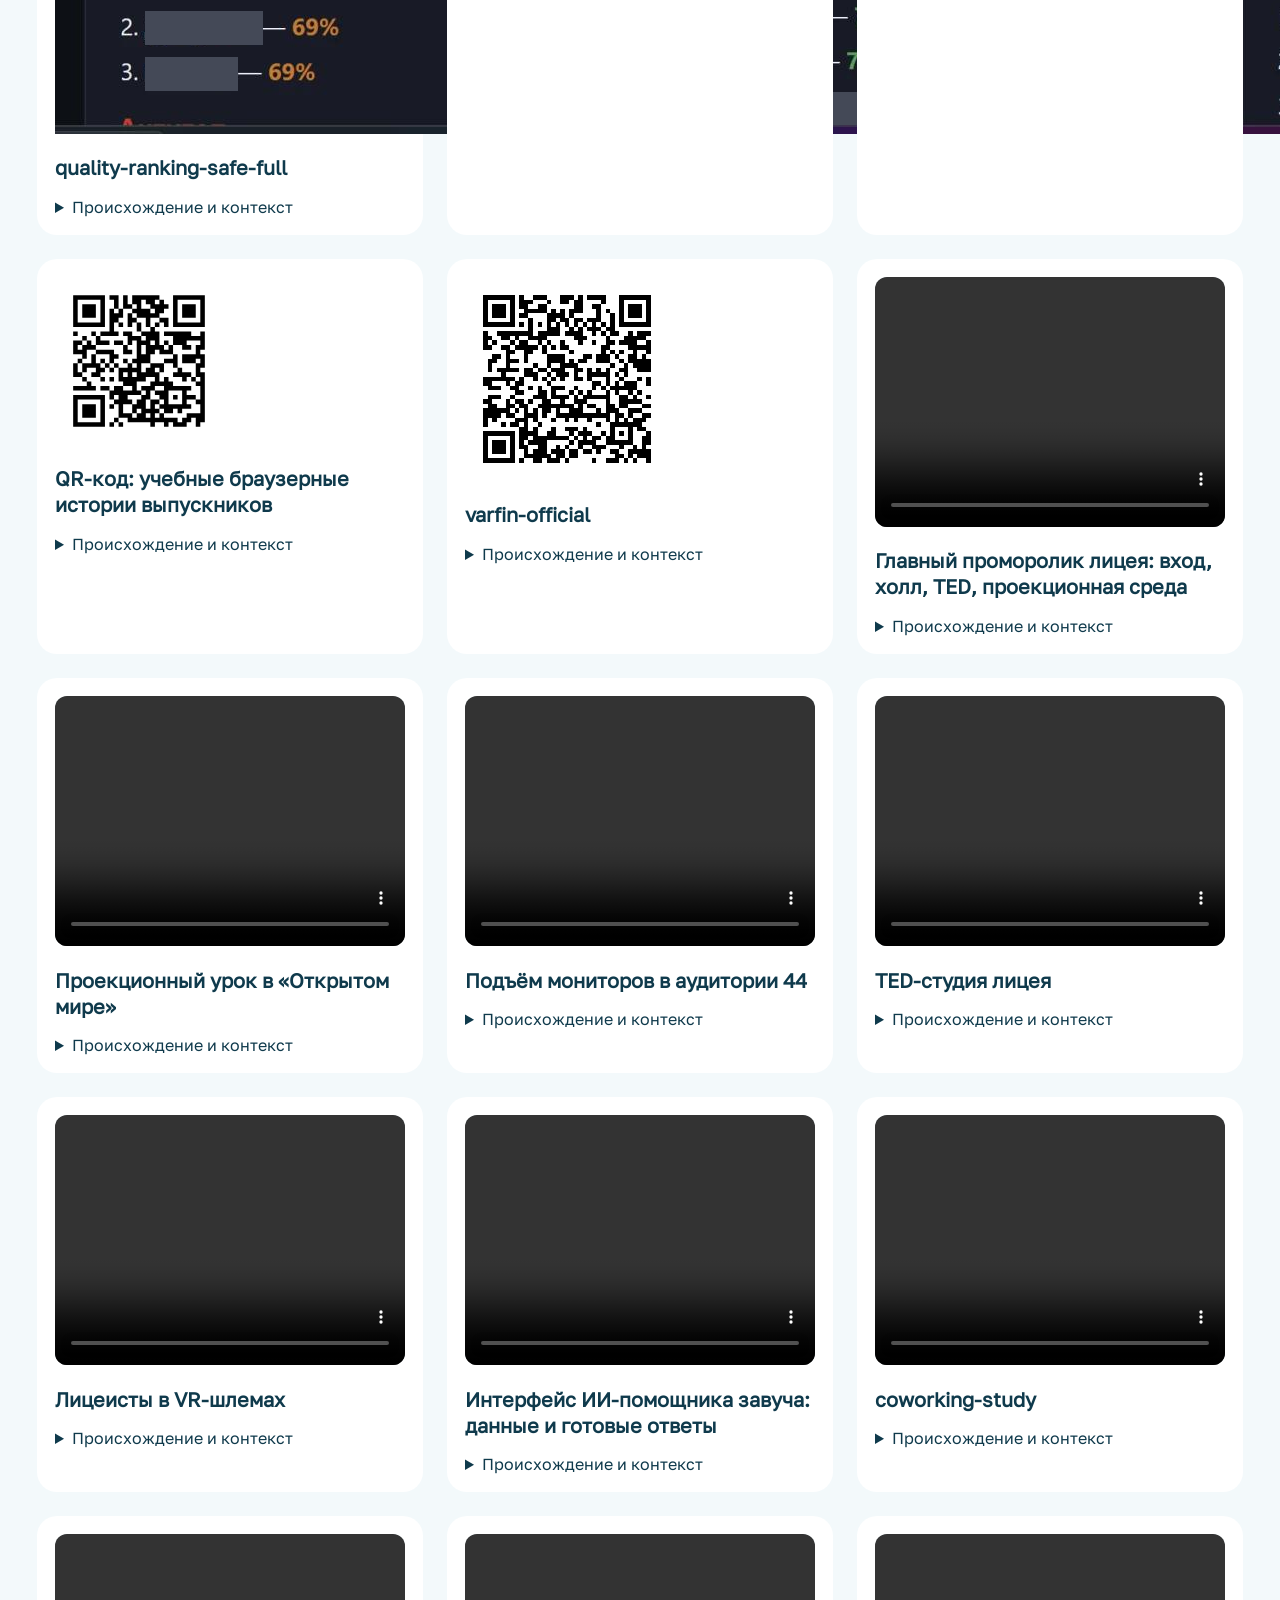
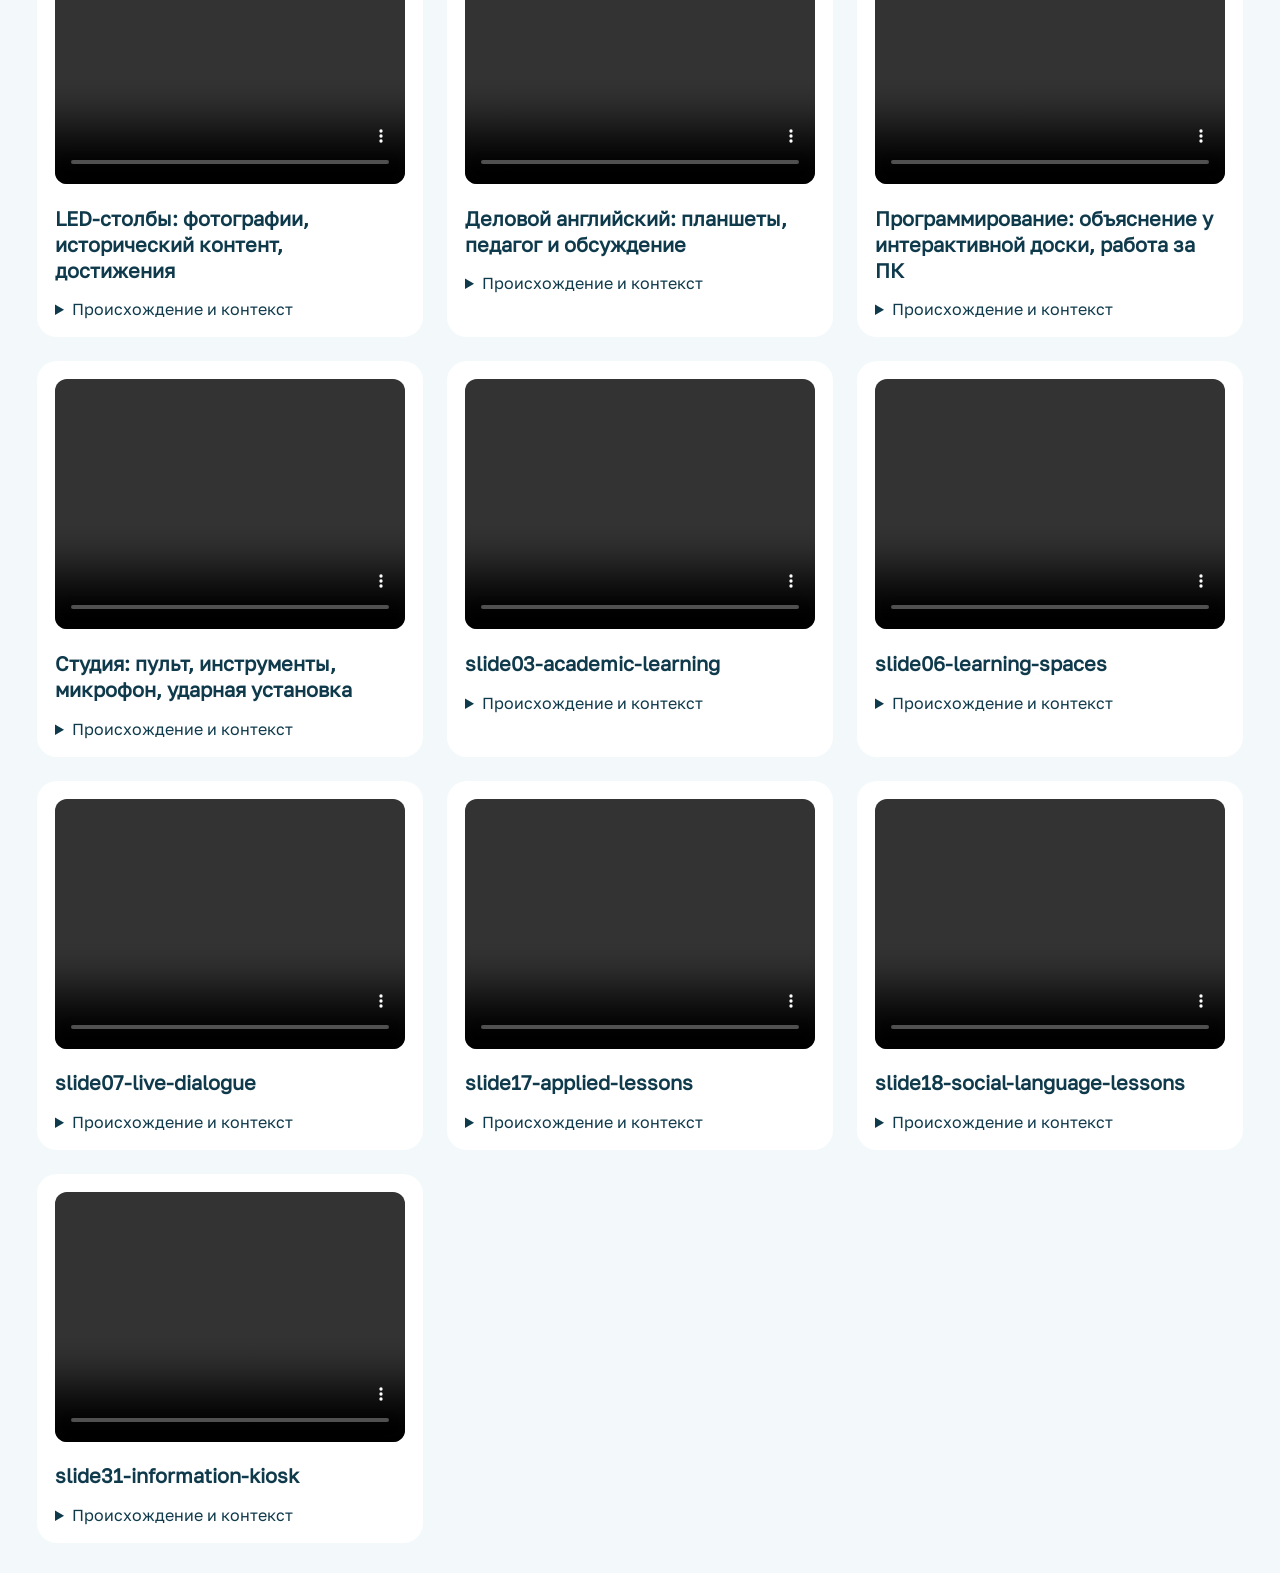
==== commit 1e8a07f4: "Update lesson media and management AI slides; add tablet remote" ====
--- a/gallery.html
+++ b/gallery.html
@@ -1 +1 @@
-<!doctype html><html lang="ru"><head><meta charset="utf-8"><meta name="viewport" content="width=device-width,initial-scale=1"><title>Материалы презентации · Лицей Финуниверситета</title><style>@font-face{font-family:Golos;src:url(assets/fonts/font-01.woff)}*{box-sizing:border-box}body{margin:0;background:#f3f9fb;color:#0f3a4c;font-family:Golos,Arial,sans-serif}header,main{max-width:1250px;margin:auto;padding:30px 22px}header a{color:#13798d}h1{font-size:38px}main{display:grid;grid-template-columns:repeat(3,minmax(0,1fr));gap:24px}article{padding:18px;background:#fff;border-radius:20px;min-width:0}article>img,video{height:250px;width:100%;object-fit:contain;background:#dfeef2;border-radius:12px}h2{font-size:20px;line-height:1.3}p{font-size:15px;line-height:1.5;overflow-wrap:anywhere}summary{cursor:pointer}@media(max-width:800px){main{grid-template-columns:1fr}h1{font-size:30px}}a:focus-visible,summary:focus-visible,video:focus-visible{outline:3px solid #ff7d5c}</style></head><body><header><a href="index.html">Вернуться к презентации</a><h1>Фото, видео и концепция</h1><p>Материалы выступления. Эскизы второго корпуса отделены от документальных кадров лицея.</p></header><main><article><img loading="lazy" src="assets/brand/v2/lyceum-color.svg" alt="Логотип лицея, цветной"><h2>Логотип лицея, цветной</h2><details><summary>Происхождение и использование</summary><p>Локальный гайд «Лого_лицей6_ракета.pdf», страница 1</p><p>Векторные контуры PDF без перерисовки; прозрачный фон.</p><p>Автор/лицензия и основания публикации лиц отдельно не установлены; предоставление пользователем не заменяет сведения об авторских правах.</p></details></article><article><img loading="lazy" src="assets/brand/v2/lyceum-white.svg" alt="Логотип лицея, белый"><h2>Логотип лицея, белый</h2><details><summary>Происхождение и использование</summary><p>Локальный гайд «Лого_лицей6_ракета.pdf», страница 1</p><p>Векторные контуры PDF без перерисовки; удалена только демонстрационная подложка.</p><p>Автор/лицензия и основания публикации лиц отдельно не установлены; предоставление пользователем не заменяет сведения об авторских правах.</p></details></article><article><video controls muted playsinline preload="none" poster="assets/photos/v2/lyceum-main-poster.webp" src="assets/video/v2/lyceum-main.mp4"></video><h2>Главный проморолик лицея: вход, холл, TED, проекционная среда</h2><details><summary>Происхождение и использование</summary><p>Предоставленный файл главного проморяда lfu_promo_min.mp4 (ранее использован в версии Grok)</p><p>Фрагменты 00:00–00:03, 00:07–00:10, 00:18–00:21, 00:26–00:29; 1280×720, без звука, CRF18.</p><p>Автор/лицензия и основания публикации лиц отдельно не установлены; предоставление пользователем не заменяет сведения об авторских правах.</p></details></article><article><img loading="lazy" src="assets/photos/director-sivtsova.webp" alt="Ирина Валентиновна Сивцова"><h2>Ирина Валентиновна Сивцова</h2><details><summary>Происхождение и использование</summary><p>Фотография, предоставленная пользователем для этой презентации</p><p>Оптимизированная копия 864×1280, естественные пропорции, генеративных изменений нет.</p><p>Автор/лицензия и основания публикации лиц отдельно не установлены; предоставление пользователем не заменяет сведения об авторских правах.</p></details></article><article><img loading="lazy" src="assets/photos/learning-group.webp" alt="Лицеисты на занятии"><h2>Лицеисты на занятии</h2><details><summary>Происхождение и использование</summary><p>Архивный материал из предоставленной подборки лицея</p><p>Конкретное событие и дата съёмки отдельно не установлены.</p><p>Автор/лицензия и основания публикации лиц отдельно не установлены; предоставление пользователем не заменяет сведения об авторских правах.</p></details></article><article><img loading="lazy" src="assets/photos/v2/human-conversation.webp" alt="Разговор двух участников в TED-студии"><h2>Разговор двух участников в TED-студии</h2><details><summary>Происхождение и использование</summary><p>Предоставленный архив «Промо-ролики»</p><p>Кадр «фильм лицей ивр.mp4», 26:49,52. Личности и роли участников не устанавливаются.</p><p>Автор/лицензия и основания публикации лиц отдельно не установлены; предоставление пользователем не заменяет сведения об авторских правах.</p></details></article><article><img loading="lazy" src="assets/photos/performance.webp" alt="Выступление на сцене"><h2>Выступление на сцене</h2><details><summary>Происхождение и использование</summary><p>Архивный материал из предоставленной подборки лицея</p><p>Конкретное событие и дата съёмки отдельно не установлены.</p><p>Автор/лицензия и основания публикации лиц отдельно не установлены; предоставление пользователем не заменяет сведения об авторских правах.</p></details></article><article><img loading="lazy" src="assets/photos/language-culture.webp" alt="Языковое мероприятие"><h2>Языковое мероприятие</h2><details><summary>Происхождение и использование</summary><p>Архивный материал из предоставленной подборки лицея</p><p>Конкретное событие и дата съёмки отдельно не установлены.</p><p>Автор/лицензия и основания публикации лиц отдельно не установлены; предоставление пользователем не заменяет сведения об авторских правах.</p></details></article><article><video controls muted playsinline preload="none" poster="assets/photos/v3/live-business-english-poster.webp" src="assets/video/v3/live-business-english.mp4"></video><h2>Деловой английский: планшеты, педагог и обсуждение</h2><details><summary>Происхождение и использование</summary><p>Видео предоставлено пользователем 13.11.2026: Деловой английский.mp4</p><p>Фрагмент 2.6–14.6 с; H264 libx264 medium CRF18 yuv420p faststart; no audio; original size and rate</p><p>Автор/лицензия и основания публикации лиц отдельно не установлены; предоставление пользователем не заменяет сведения об авторских правах.</p></details></article><article><video controls muted playsinline preload="none" poster="assets/photos/v3/live-programming-poster.webp" src="assets/video/v3/live-programming.mp4"></video><h2>Программирование: объяснение у интерактивной доски, работа за ПК</h2><details><summary>Происхождение и использование</summary><p>Видео предоставлено пользователем 13.11.2026: 3 D моделирование и программирование.mp4</p><p>Фрагмент 0.5–14.5 с; H264 libx264 medium CRF18 yuv420p faststart; no audio; original size and rate</p><p>Автор/лицензия и основания публикации лиц отдельно не установлены; предоставление пользователем не заменяет сведения об авторских правах.</p></details></article><article><img loading="lazy" src="assets/qr/social-engineering.svg" alt="QR-код: учебные браузерные истории выпускников"><h2>QR-код: учебные браузерные истории выпускников</h2><details><summary>Происхождение и использование</summary><p>https://www.fa.ru/school/social_vr_game/</p><p>Локально сгенерированный QR, ECC M, quiet zone 4; декодирование проверено.</p><p>Автор/лицензия и основания публикации лиц отдельно не установлены; предоставление пользователем не заменяет сведения об авторских правах.</p></details></article><article><img loading="lazy" src="assets/photos/student-dialogue.webp" alt="Лекция для лицеистов"><h2>Лекция для лицеистов</h2><details><summary>Происхождение и использование</summary><p>Архивный материал из предоставленной подборки лицея</p><p>Конкретное событие и дата съёмки отдельно не установлены.</p><p>Автор/лицензия и основания публикации лиц отдельно не установлены; предоставление пользователем не заменяет сведения об авторских правах.</p></details></article><article><img loading="lazy" src="assets/photos/group-screen.webp" alt="Лицеисты на защите проекта"><h2>Лицеисты на защите проекта</h2><details><summary>Происхождение и использование</summary><p>Архивный материал из предоставленной подборки лицея</p><p>Конкретное событие и дата съёмки отдельно не установлены.</p><p>Автор/лицензия и основания публикации лиц отдельно не установлены; предоставление пользователем не заменяет сведения об авторских правах.</p></details></article><article><video controls muted playsinline preload="none" poster="assets/photos/v3/hall-led-poster.webp" src="assets/video/v3/hall-led.mp4"></video><h2>LED-столбы: фотографии, исторический контент, достижения</h2><details><summary>Происхождение и использование</summary><p>Видео предоставлено пользователем 13.11.2026: Холл.mp4</p><p>Фрагмент 9.1–17.1 с; H264 libx264 medium CRF18 yuv420p faststart; no audio; original size and rate</p><p>Автор/лицензия и основания публикации лиц отдельно не установлены; предоставление пользователем не заменяет сведения об авторских правах.</p></details></article><article><img loading="lazy" src="assets/photos/column.webp" alt="LED-столб в холле"><h2>LED-столб в холле</h2><details><summary>Происхождение и использование</summary><p>https://github.com/Altersam/LFU</p><p>Конкретное событие и дата съёмки отдельно не установлены.</p><p>Автор/лицензия и основания публикации лиц отдельно не установлены; предоставление пользователем не заменяет сведения об авторских правах.</p></details></article><article><img loading="lazy" src="assets/photos/mirror.webp" alt="Интерактивное зеркало"><h2>Интерактивное зеркало</h2><details><summary>Происхождение и использование</summary><p>https://github.com/Altersam/LFU</p><p>Конкретное событие и дата съёмки отдельно не установлены.</p><p>Автор/лицензия и основания публикации лиц отдельно не установлены; предоставление пользователем не заменяет сведения об авторских правах.</p></details></article><article><img loading="lazy" src="assets/photos/mirror-interface.webp" alt="Интерфейс интерактивного зеркала"><h2>Интерфейс интерактивного зеркала</h2><details><summary>Происхождение и использование</summary><p>https://github.com/Altersam/LFU</p><p>Кадрирование документального mirror.webp; интерфейс не перерисован.</p><p>Автор/лицензия и основания публикации лиц отдельно не установлены; предоставление пользователем не заменяет сведения об авторских правах.</p></details></article><article><video controls muted playsinline preload="none" poster="assets/photos/v3/studio-equipment-poster.webp" src="assets/video/v3/studio-equipment.mp4"></video><h2>Студия: пульт, инструменты, микрофон, ударная установка</h2><details><summary>Происхождение и использование</summary><p>Видео предоставлено пользователем 13.11.2026: Студия звукозаписи.mp4</p><p>Фрагмент 2–15.4 с; H264 libx264 medium CRF18 yuv420p faststart; no audio; original size and rate</p><p>Автор/лицензия и основания публикации лиц отдельно не установлены; предоставление пользователем не заменяет сведения об авторских правах.</p></details></article><article><video controls muted playsinline preload="none" poster="assets/photos/v2/ted-poster.webp" src="assets/video/v2/ted.mp4"></video><h2>TED-студия лицея</h2><details><summary>Происхождение и использование</summary><p>Предоставленный архив «Промо-ролики»</p><p>Тед.mp4, 00:03–00:10; 1920×1080, без звука. TED — локальное название пространства; статус TEDx не заявляется.</p><p>Автор/лицензия и основания публикации лиц отдельно не установлены; предоставление пользователем не заменяет сведения об авторских правах.</p></details></article><article><video controls muted playsinline preload="none" poster="assets/photos/v2/open-world-poster.webp" src="assets/video/v2/open-world.mp4"></video><h2>Проекционный урок в «Открытом мире»</h2><details><summary>Происхождение и использование</summary><p>Предоставленный архив «Промо-ролики»</p><p>VR.MOV, 00:33–00:41; проекции на стенах, без VR-шлемов.</p><p>Автор/лицензия и основания публикации лиц отдельно не установлены; предоставление пользователем не заменяет сведения об авторских правах.</p></details></article><article><video controls muted playsinline preload="none" poster="assets/photos/v2/vr-headsets-poster.webp" src="assets/video/v2/vr-headsets.mp4"></video><h2>Лицеисты в VR-шлемах</h2><details><summary>Происхождение и использование</summary><p>Предоставленный архив «Промо-ролики»</p><p>VR.MOV, 00:10–00:17; без звука.</p><p>Автор/лицензия и основания публикации лиц отдельно не установлены; предоставление пользователем не заменяет сведения об авторских правах.</p></details></article><article><img loading="lazy" src="assets/photos/biology-vr.webp" alt="Меню учебной игры Biology VR"><h2>Меню учебной игры Biology VR</h2><details><summary>Происхождение и использование</summary><p>Скриншот, предоставленный пользователем; контекст: https://altersam.github.io/Biology_VR/</p><p>Исполняемая сборка не проверялась; участие в «ВарФин» не заявляется.</p><p>Автор/лицензия и основания публикации лиц отдельно не установлены; предоставление пользователем не заменяет сведения об авторских правах.</p></details></article><article><img loading="lazy" src="assets/qr/biology-concept.svg" alt="QR-код: концептбук Biology VR"><h2>QR-код: концептбук Biology VR</h2><details><summary>Происхождение и использование</summary><p>https://altersam.github.io/Biology_VR/</p><p>Локально сгенерированный QR, ECC M, quiet zone 4; ведёт на концептбук, не на запуск игры.</p><p>Автор/лицензия и основания публикации лиц отдельно не установлены; предоставление пользователем не заменяет сведения об авторских правах.</p></details></article><article><img loading="lazy" src="assets/photos/room44.webp" alt="Аудитория 44"><h2>Аудитория 44</h2><details><summary>Происхождение и использование</summary><p>Фото аудитории 44, предоставленное пользователем</p><p>IMG_20261112_165606.jpg — общий вид.</p><p>Автор/лицензия и основания публикации лиц отдельно не установлены; предоставление пользователем не заменяет сведения об авторских правах.</p></details></article><article><video controls muted playsinline preload="none" poster="assets/photos/v2/room44-lift-poster.webp" src="assets/video/v2/room44-lift.mp4"></video><h2>Подъём мониторов в аудитории 44</h2><details><summary>Происхождение и использование</summary><p>Видео аудитории 44, предоставленное пользователем</p><p>VID_20261112_165516.mp4, 00:00–01:02, ускорено в 2,5 раза, 720×1280, без звука и без обрезки механизма.</p><p>Автор/лицензия и основания публикации лиц отдельно не установлены; предоставление пользователем не заменяет сведения об авторских правах.</p></details></article><article><img loading="lazy" src="assets/photos/room44-orchestrator.webp" alt="Сервер-оркестратор аудитории 44"><h2>Сервер-оркестратор аудитории 44</h2><details><summary>Происхождение и использование</summary><p>Фото, предоставленное пользователем</p><p>photo_2026-10-22_17-37-36.jpg; название и место — по указанию пользователя.</p><p>Автор/лицензия и основания публикации лиц отдельно не установлены; предоставление пользователем не заменяет сведения об авторских правах.</p></details></article><article><img loading="lazy" src="assets/photos/v3/online-quality-profile.webp" alt="Пример профиля качества онлайн-урока без ФИО"><h2>Пример профиля качества онлайн-урока без ФИО</h2><details><summary>Происхождение и использование</summary><p>Предоставлено пользователем: IMG_20261113_145646.jpg</p><p>Пример интерфейса, не средняя статистика лицея и не объективный кадровый вердикт; на desktop показан фрагмент, полный профиль в галерее.</p><p>Автор/лицензия и основания публикации лиц отдельно не установлены; предоставление пользователем не заменяет сведения об авторских правах.</p></details></article><article><video controls muted playsinline preload="none" poster="assets/photos/v3/ai-tutor-monitoring-safe-poster.webp" src="assets/video/v3/ai-tutor-monitoring-safe.mp4"></video><h2>ИИ-тьютор: мониторинги и готовые ответы чата</h2><details><summary>Происхождение и использование</summary><p>Запись пользователя 2026-11-13 14-44-37.mkv</p><p>Без звука; чувствительные области скрыты. Не показывает ввод запроса и генерацию. Детали масок и монтажа: research/fresh-media.md.</p><p>Автор/лицензия и основания публикации лиц отдельно не установлены; предоставление пользователем не заменяет сведения об авторских правах.</p></details></article><article><img loading="lazy" src="assets/photos/meeting_outside.webp" alt="Коворкинг за стеклянной перегородкой"><h2>Коворкинг за стеклянной перегородкой</h2><details><summary>Происхождение и использование</summary><p>https://github.com/Altersam/LFU</p><p>Конкретное событие и дата съёмки отдельно не установлены.</p><p>Автор/лицензия и основания публикации лиц отдельно не установлены; предоставление пользователем не заменяет сведения об авторских правах.</p></details></article><article><img loading="lazy" src="assets/photos/meeting_inside.webp" alt="Переговорная зона коворкинга"><h2>Переговорная зона коворкинга</h2><details><summary>Происхождение и использование</summary><p>https://github.com/Altersam/LFU</p><p>Конкретное событие и дата съёмки отдельно не установлены.</p><p>Автор/лицензия и основания публикации лиц отдельно не установлены; предоставление пользователем не заменяет сведения об авторских правах.</p></details></article><article><img loading="lazy" src="assets/concept/facade.webp" alt="Концепция фасада второго корпуса"><h2>Концепция фасада второго корпуса</h2><details><summary>Происхождение и использование</summary><p>Предоставленная концепция «ЭСКИЗ ФУ5.pdf»</p><p>Эскиз, не фотография готового здания; страница 2.</p><p>Автор/лицензия и основания публикации лиц отдельно не установлены; предоставление пользователем не заменяет сведения об авторских правах.</p></details></article><article><img loading="lazy" src="assets/concept/hall-class.webp" alt="Концепция зала второго корпуса: урок"><h2>Концепция зала второго корпуса: урок</h2><details><summary>Происхождение и использование</summary><p>Предоставленная концепция «ЭСКИЗ ФУ5.pdf»</p><p>Эскиз, страница 8.</p><p>Автор/лицензия и основания публикации лиц отдельно не установлены; предоставление пользователем не заменяет сведения об авторских правах.</p></details></article><article><img loading="lazy" src="assets/concept/hall-open.webp" alt="Концепция зала второго корпуса: открытый формат"><h2>Концепция зала второго корпуса: открытый формат</h2><details><summary>Происхождение и использование</summary><p>Предоставленная концепция «ЭСКИЗ ФУ5.pdf»</p><p>Эскиз, страница 8.</p><p>Автор/лицензия и основания публикации лиц отдельно не установлены; предоставление пользователем не заменяет сведения об авторских правах.</p></details></article><article><img loading="lazy" src="assets/diagrams/ai-two-contours.svg" alt="Два контура локального ИИ — концепция"><h2>Два контура локального ИИ — концепция</h2><details><summary>Происхождение и использование</summary><p>architecture_ai_tutor.md, SVG и PNG пользователя от 13.11.2026</p><p>Перерисовано кодом в визуальной системе презентации; предполагаемые связи, API и расписания не утверждаются.</p><p>Автор/лицензия и основания публикации лиц отдельно не установлены; предоставление пользователем не заменяет сведения об авторских правах.</p></details></article><article><img loading="lazy" src="assets/photos/v3/online-quality-method.webp" alt="Семь критериев качества онлайн-уроков"><h2>Семь критериев качества онлайн-уроков</h2><details><summary>Происхождение и использование</summary><p>Предоставлено пользователем: IMG_20261113_145644.jpg</p><p>Реальный экран расчётной методики; ссылки TNTP/CLASS/ФГОС не проверены независимо; не доказательство точности оценки.</p><p>Автор/лицензия и основания публикации лиц отдельно не установлены; предоставление пользователем не заменяет сведения об авторских правах.</p></details></article></main></body></html>
+<!doctype html><html lang="ru"><head><meta charset="utf-8"><meta name="viewport" content="width=device-width,initial-scale=1"><title>Материалы презентации · Лицей Финуниверситета</title><style>@font-face{font-family:Golos;src:url(assets/fonts/font-01.woff)}*{box-sizing:border-box}body{margin:0;background:#f3f9fb;color:#0f3a4c;font-family:Golos,Arial,sans-serif}header,main{max-width:1250px;margin:auto;padding:30px 22px}header a{color:#13798d}h1{font-size:38px}main{display:grid;grid-template-columns:repeat(3,minmax(0,1fr));gap:24px}article{padding:18px;background:#fff;border-radius:20px;min-width:0}article>img,video{height:250px;width:100%;object-fit:contain;background:#dfeef2;border-radius:12px}h2{font-size:20px;line-height:1.3}p{font-size:15px;line-height:1.5;overflow-wrap:anywhere}summary{cursor:pointer}@media(max-width:800px){main{grid-template-columns:1fr}h1{font-size:30px}}a:focus-visible,summary:focus-visible,video:focus-visible{outline:3px solid #ff7d5c}</style></head><body><header><a href="index.html">Вернуться к презентации</a><h1>Фото, видео и концепция</h1><p>Материалы выступления. Эскизы второго корпуса отделены от документальных кадров лицея.</p></header><main><article><a href="assets/brand/v2/lyceum-color.svg" target="_blank"><img loading="lazy" src="assets/brand/v2/lyceum-color.svg" alt="Логотип лицея, цветной"></a><h2>Логотип лицея, цветной</h2><details><summary>Происхождение и контекст</summary><p>Локальный гайд «Лого_лицей6_ракета.pdf», страница 1</p><p>Векторные контуры PDF без перерисовки; прозрачный фон.</p></details></article><article><a href="assets/brand/v2/lyceum-white.svg" target="_blank"><img loading="lazy" src="assets/brand/v2/lyceum-white.svg" alt="Логотип лицея, белый"></a><h2>Логотип лицея, белый</h2><details><summary>Происхождение и контекст</summary><p>Локальный гайд «Лого_лицей6_ракета.pdf», страница 1</p><p>Векторные контуры PDF без перерисовки; удалена только демонстрационная подложка.</p></details></article><article><a href="assets/concept/facade.webp" target="_blank"><img loading="lazy" src="assets/concept/facade.webp" alt="Концепция фасада второго корпуса"></a><h2>Концепция фасада второго корпуса</h2><details><summary>Происхождение и контекст</summary><p>Предоставленная концепция «ЭСКИЗ ФУ5.pdf»</p><p>Эскиз, не фотография готового здания; страница 2.</p></details></article><article><a href="assets/concept/hall-class.webp" target="_blank"><img loading="lazy" src="assets/concept/hall-class.webp" alt="Концепция зала второго корпуса: урок"></a><h2>Концепция зала второго корпуса: урок</h2><details><summary>Происхождение и контекст</summary><p>Предоставленная концепция «ЭСКИЗ ФУ5.pdf»</p><p>Эскиз, страница 8.</p></details></article><article><a href="assets/concept/hall-open.webp" target="_blank"><img loading="lazy" src="assets/concept/hall-open.webp" alt="Концепция зала второго корпуса: открытый формат"></a><h2>Концепция зала второго корпуса: открытый формат</h2><details><summary>Происхождение и контекст</summary><p>Предоставленная концепция «ЭСКИЗ ФУ5.pdf»</p><p>Эскиз, страница 8.</p></details></article><article><a href="assets/diagrams/ai-two-contours.svg" target="_blank"><img loading="lazy" src="assets/diagrams/ai-two-contours.svg" alt="Два сервера: помощник завуча"></a><h2>Два сервера: помощник завуча</h2><details><summary>Происхождение и контекст</summary><p>architecture_two_servers_v02.md, актуальные architecture_ai_tutor.svg/.png из родительской папки</p><p>Code-native перерисовка v0.2: три параллельных ветви сервера 1; запись посещаемости в ЭлЖур; сервер 2 — управленческий помощник завуча. Концепция; API/регламенты требуют проверки.</p></details></article><article><a href="assets/photos/biology-vr.webp" target="_blank"><img loading="lazy" src="assets/photos/biology-vr.webp" alt="Меню учебной игры Biology VR"></a><h2>Меню учебной игры Biology VR</h2><details><summary>Происхождение и контекст</summary><p>Скриншот, предоставленный пользователем; контекст: https://altersam.github.io/Biology_VR/</p><p>Исполняемая сборка не проверялась; участие в «ВарФин» не заявляется.</p></details></article><article><a href="assets/photos/column.webp" target="_blank"><img loading="lazy" src="assets/photos/column.webp" alt="LED-столб в холле"></a><h2>LED-столб в холле</h2><details><summary>Происхождение и контекст</summary><p>https://github.com/Altersam/LFU</p><p>Конкретное событие и дата съёмки отдельно не установлены.</p></details></article><article><a href="assets/photos/director-sivtsova.webp" target="_blank"><img loading="lazy" src="assets/photos/director-sivtsova.webp" alt="Ирина Валентиновна Сивцова"></a><h2>Ирина Валентиновна Сивцова</h2><details><summary>Происхождение и контекст</summary><p>Фотография, предоставленная пользователем для этой презентации</p><p>Оптимизированная копия 864×1280, естественные пропорции, генеративных изменений нет.</p></details></article><article><a href="assets/photos/language-culture.webp" target="_blank"><img loading="lazy" src="assets/photos/language-culture.webp" alt="Языковое мероприятие"></a><h2>Языковое мероприятие</h2><details><summary>Происхождение и контекст</summary><p>Архивный материал из предоставленной подборки лицея</p><p>Конкретное событие и дата съёмки отдельно не установлены.</p></details></article><article><a href="assets/photos/meeting_outside.webp" target="_blank"><img loading="lazy" src="assets/photos/meeting_outside.webp" alt="Коворкинг за стеклянной перегородкой"></a><h2>Коворкинг за стеклянной перегородкой</h2><details><summary>Происхождение и контекст</summary><p>https://github.com/Altersam/LFU</p><p>Конкретное событие и дата съёмки отдельно не установлены.</p></details></article><article><a href="assets/photos/mirror-interface.webp" target="_blank"><img loading="lazy" src="assets/photos/mirror-interface.webp" alt="Интерфейс интерактивного зеркала"></a><h2>Интерфейс интерактивного зеркала</h2><details><summary>Происхождение и контекст</summary><p>https://github.com/Altersam/LFU</p><p>Кадрирование документального mirror.webp; интерфейс не перерисован.</p></details></article><article><a href="assets/photos/mirror.webp" target="_blank"><img loading="lazy" src="assets/photos/mirror.webp" alt="Интерактивное зеркало"></a><h2>Интерактивное зеркало</h2><details><summary>Происхождение и контекст</summary><p>https://github.com/Altersam/LFU</p><p>Конкретное событие и дата съёмки отдельно не установлены.</p></details></article><article><a href="assets/photos/performance.webp" target="_blank"><img loading="lazy" src="assets/photos/performance.webp" alt="Выступление на сцене"></a><h2>Выступление на сцене</h2><details><summary>Происхождение и контекст</summary><p>Архивный материал из предоставленной подборки лицея</p><p>Конкретное событие и дата съёмки отдельно не установлены.</p></details></article><article><a href="assets/photos/room44.webp" target="_blank"><img loading="lazy" src="assets/photos/room44.webp" alt="Аудитория 44"></a><h2>Аудитория 44</h2><details><summary>Происхождение и контекст</summary><p>Фото аудитории 44, предоставленное пользователем</p><p>IMG_20261112_165606.jpg — общий вид.</p></details></article><article><a href="assets/photos/slide-revision/quality-method.webp" target="_blank"><img loading="lazy" src="assets/photos/slide-revision/quality-method.webp" alt="quality-method"></a><h2>quality-method</h2><details><summary>Происхождение и контекст</summary><p>IMG_20261113_145642/145644/145646.jpg из родительской папки</p><p>Примеры экранов; не общая статистика. Фамилии в топ/антитоп закрыты непрозрачными масками; цифры сохранены.</p></details></article><article><a href="assets/photos/slide-revision/quality-profile-full.webp" target="_blank"><img loading="lazy" src="assets/photos/slide-revision/quality-profile-full.webp" alt="quality-profile-full"></a><h2>quality-profile-full</h2><details><summary>Происхождение и контекст</summary><p>IMG_20261113_145642/145644/145646.jpg из родительской папки</p><p>Примеры экранов; не общая статистика. Фамилии в топ/антитоп закрыты непрозрачными масками; цифры сохранены.</p></details></article><article><a href="assets/photos/slide-revision/quality-profile.webp" target="_blank"><img loading="lazy" src="assets/photos/slide-revision/quality-profile.webp" alt="quality-profile"></a><h2>quality-profile</h2><details><summary>Происхождение и контекст</summary><p>IMG_20261113_145642/145644/145646.jpg из родительской папки</p><p>Примеры экранов; не общая статистика. Фамилии в топ/антитоп закрыты непрозрачными масками; цифры сохранены.</p></details></article><article><a href="assets/photos/slide-revision/quality-ranking-safe-full.webp" target="_blank"><img loading="lazy" src="assets/photos/slide-revision/quality-ranking-safe-full.webp" alt="quality-ranking-safe-full"></a><h2>quality-ranking-safe-full</h2><details><summary>Происхождение и контекст</summary><p>IMG_20261113_145642/145644/145646.jpg из родительской папки</p><p>Примеры экранов; не общая статистика. Фамилии в топ/антитоп закрыты непрозрачными масками; цифры сохранены.</p></details></article><article><a href="assets/photos/slide-revision/quality-ranking-safe.webp" target="_blank"><img loading="lazy" src="assets/photos/slide-revision/quality-ranking-safe.webp" alt="quality-ranking-safe"></a><h2>quality-ranking-safe</h2><details><summary>Происхождение и контекст</summary><p>IMG_20261113_145642/145644/145646.jpg из родительской папки</p><p>Примеры экранов; не общая статистика. Фамилии в топ/антитоп закрыты непрозрачными масками; цифры сохранены.</p></details></article><article><a href="assets/qr/biology-concept.svg" target="_blank"><img loading="lazy" src="assets/qr/biology-concept.svg" alt="QR-код: концептбук Biology VR"></a><h2>QR-код: концептбук Biology VR</h2><details><summary>Происхождение и контекст</summary><p>https://altersam.github.io/Biology_VR/</p><p>Локально сгенерированный QR, ECC M, quiet zone 4; ведёт на концептбук, не на запуск игры.</p></details></article><article><a href="assets/qr/social-engineering.svg" target="_blank"><img loading="lazy" src="assets/qr/social-engineering.svg" alt="QR-код: учебные браузерные истории выпускников"></a><h2>QR-код: учебные браузерные истории выпускников</h2><details><summary>Происхождение и контекст</summary><p>https://www.fa.ru/school/social_vr_game/</p><p>Локально сгенерированный QR, ECC M, quiet zone 4; декодирование проверено.</p></details></article><article><a href="assets/qr/v4/varfin-official.svg" target="_blank"><img loading="lazy" src="assets/qr/v4/varfin-official.svg" alt="varfin-official"></a><h2>varfin-official</h2><details><summary>Происхождение и контекст</summary><p>https://www.fa.ru/university/structure/education/cyber/konkurs/</p><p>Официальный адрес подтверждён п.1.5 Порядка; QR декодирован, прямой сайт ранее возвращал403.</p></details></article><article><video controls muted playsinline preload="none" src="assets/video/v2/lyceum-main.mp4"></video><h2>Главный проморолик лицея: вход, холл, TED, проекционная среда</h2><details><summary>Происхождение и контекст</summary><p>Предоставленный файл главного проморяда lfu_promo_min.mp4 (ранее использован в версии Grok)</p><p>Фрагменты 00:00–00:03, 00:07–00:10, 00:18–00:21, 00:26–00:29; 1280×720, без звука, CRF18.</p></details></article><article><video controls muted playsinline preload="none" src="assets/video/v2/open-world.mp4"></video><h2>Проекционный урок в «Открытом мире»</h2><details><summary>Происхождение и контекст</summary><p>Предоставленный архив «Промо-ролики»</p><p>VR.MOV, 00:33–00:41; проекции на стенах, без VR-шлемов.</p></details></article><article><video controls muted playsinline preload="none" src="assets/video/v2/room44-lift.mp4"></video><h2>Подъём мониторов в аудитории 44</h2><details><summary>Происхождение и контекст</summary><p>Видео аудитории 44, предоставленное пользователем</p><p>VID_20261112_165516.mp4, 00:00–01:02, ускорено в 2,5 раза, 720×1280, без звука и без обрезки механизма.</p></details></article><article><video controls muted playsinline preload="none" src="assets/video/v2/ted.mp4"></video><h2>TED-студия лицея</h2><details><summary>Происхождение и контекст</summary><p>Предоставленный архив «Промо-ролики»</p><p>Тед.mp4, 00:03–00:10; 1920×1080, без звука. TED — локальное название пространства; статус TEDx не заявляется.</p></details></article><article><video controls muted playsinline preload="none" src="assets/video/v2/vr-headsets.mp4"></video><h2>Лицеисты в VR-шлемах</h2><details><summary>Происхождение и контекст</summary><p>Предоставленный архив «Промо-ролики»</p><p>VR.MOV, 00:10–00:17; без звука.</p></details></article><article><video controls muted playsinline preload="none" src="assets/video/v3/ai-tutor-monitoring-safe.mp4"></video><h2>Интерфейс ИИ-помощника завуча: данные и готовые ответы</h2><details><summary>Происхождение и контекст</summary><p>Запись пользователя 2026-11-13 14-44-37.mkv</p><p>Без звука; чувствительные области скрыты. Не показывает ввод запроса и генерацию. Детали масок и монтажа: research/fresh-media.md.</p></details></article><article><video controls muted playsinline preload="none" src="assets/video/v3/coworking-study.mp4"></video><h2>coworking-study</h2><details><summary>Происхождение и контекст</summary><p>Предоставлено пользователем</p><p>Обработанная производная; исходники не публикуются</p></details></article><article><video controls muted playsinline preload="none" src="assets/video/v3/hall-led.mp4"></video><h2>LED-столбы: фотографии, исторический контент, достижения</h2><details><summary>Происхождение и контекст</summary><p>Видео предоставлено пользователем 13.11.2026: Холл.mp4</p><p>Фрагмент 9.1–17.1 с; H264 libx264 medium CRF18 yuv420p faststart; no audio; original size and rate</p></details></article><article><video controls muted playsinline preload="none" src="assets/video/v3/live-business-english.mp4"></video><h2>Деловой английский: планшеты, педагог и обсуждение</h2><details><summary>Происхождение и контекст</summary><p>Видео предоставлено пользователем 13.11.2026: Деловой английский.mp4</p><p>Фрагмент 2.6–14.6 с; H264 libx264 medium CRF18 yuv420p faststart; no audio; original size and rate</p></details></article><article><video controls muted playsinline preload="none" src="assets/video/v3/live-programming.mp4"></video><h2>Программирование: объяснение у интерактивной доски, работа за ПК</h2><details><summary>Происхождение и контекст</summary><p>Видео предоставлено пользователем 13.11.2026: 3 D моделирование и программирование.mp4</p><p>Фрагмент 0.5–14.5 с; H264 libx264 medium CRF18 yuv420p faststart; no audio; original size and rate</p></details></article><article><video controls muted playsinline preload="none" src="assets/video/v3/studio-equipment.mp4"></video><h2>Студия: пульт, инструменты, микрофон, ударная установка</h2><details><summary>Происхождение и контекст</summary><p>Видео предоставлено пользователем 13.11.2026: Студия звукозаписи.mp4</p><p>Фрагмент 2–15.4 с; H264 libx264 medium CRF18 yuv420p faststart; no audio; original size and rate</p></details></article><article><video controls muted playsinline preload="none" src="assets/video/v4/slide03-academic-learning.mp4"></video><h2>slide03-academic-learning</h2><details><summary>Происхождение и контекст</summary><p>3 D моделирование и программирование.mp4; Зарубежная литература.mp4</p><p>Последовательный монтаж; оригинальная скорость, без звука; research/slide-revision-media/manifest-final.json</p></details></article><article><video controls muted playsinline preload="none" src="assets/video/v4/slide06-learning-spaces.mp4"></video><h2>slide06-learning-spaces</h2><details><summary>Происхождение и контекст</summary><p>ТЭД.mp4; Холл.mp4; ДОП холл 3 этаж и 4 этаж.mp4</p><p>Последовательный монтаж; оригинальная скорость, без звука; research/slide-revision-media/manifest-final.json</p></details></article><article><video controls muted playsinline preload="none" src="assets/video/v4/slide07-live-dialogue.mp4"></video><h2>slide07-live-dialogue</h2><details><summary>Происхождение и контекст</summary><p>Делком.mp4; Делком.mp4</p><p>Последовательный монтаж; оригинальная скорость, без звука; research/slide-revision-media/manifest-final.json</p></details></article><article><video controls muted playsinline preload="none" src="assets/video/v4/slide17-applied-lessons.mp4"></video><h2>slide17-applied-lessons</h2><details><summary>Происхождение и контекст</summary><p>Зарубежная литература.mp4; Основы налоговой грамотности.mp4; Основы предпринимательской деятельности.mp4</p><p>Последовательный монтаж; оригинальная скорость, без звука; research/slide-revision-media/manifest-final.json</p></details></article><article><video controls muted playsinline preload="none" src="assets/video/v4/slide18-social-language-lessons.mp4"></video><h2>slide18-social-language-lessons</h2><details><summary>Происхождение и контекст</summary><p>Полит. социология.mp4; Экономика на английском.mp4; Языковый практикум.mp4</p><p>Последовательный монтаж; оригинальная скорость, без звука; research/slide-revision-media/manifest-final.json</p></details></article><article><video controls muted playsinline preload="none" src="assets/video/v4/slide31-information-kiosk.mp4"></video><h2>slide31-information-kiosk</h2><details><summary>Происхождение и контекст</summary><p>Киоски-информеры.mp4; Киоски-информеры.mp4</p><p>Последовательный монтаж; оригинальная скорость, без звука; research/slide-revision-media/manifest-final.json</p></details></article></main></body></html>
